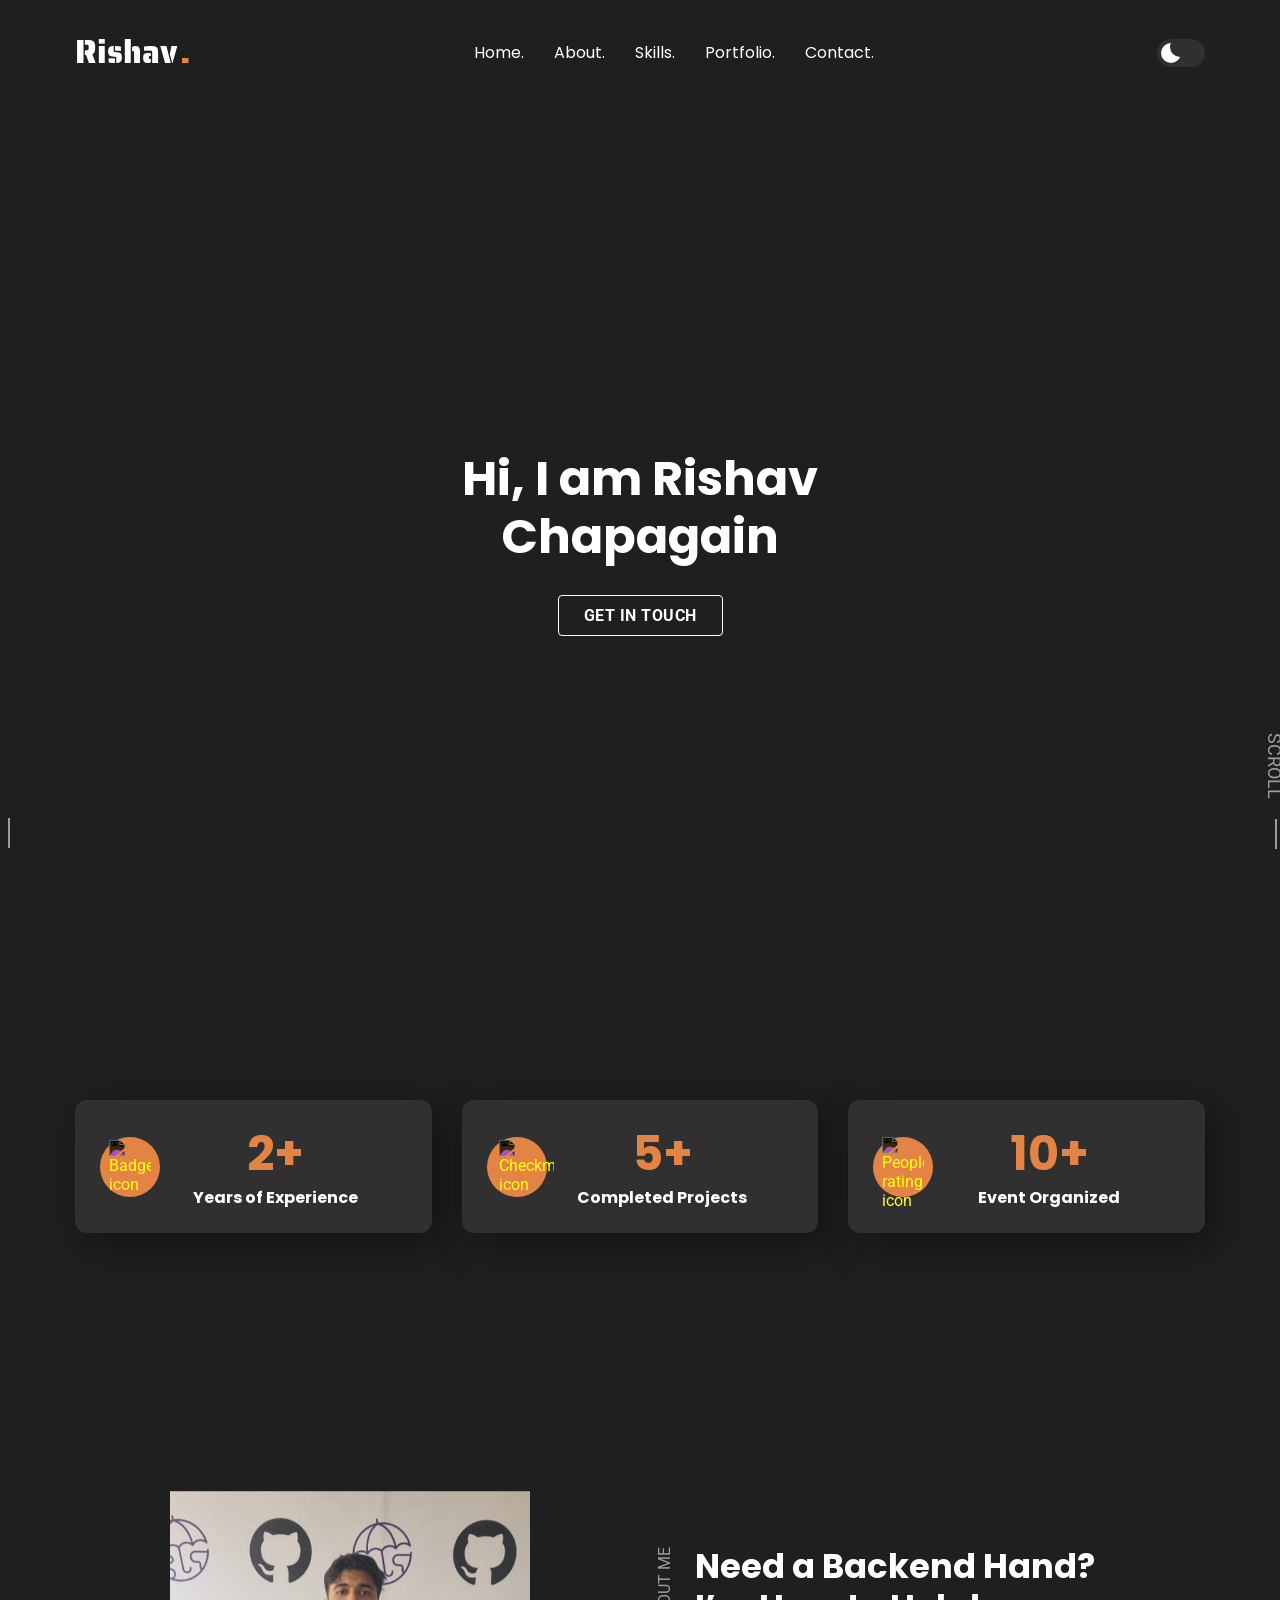
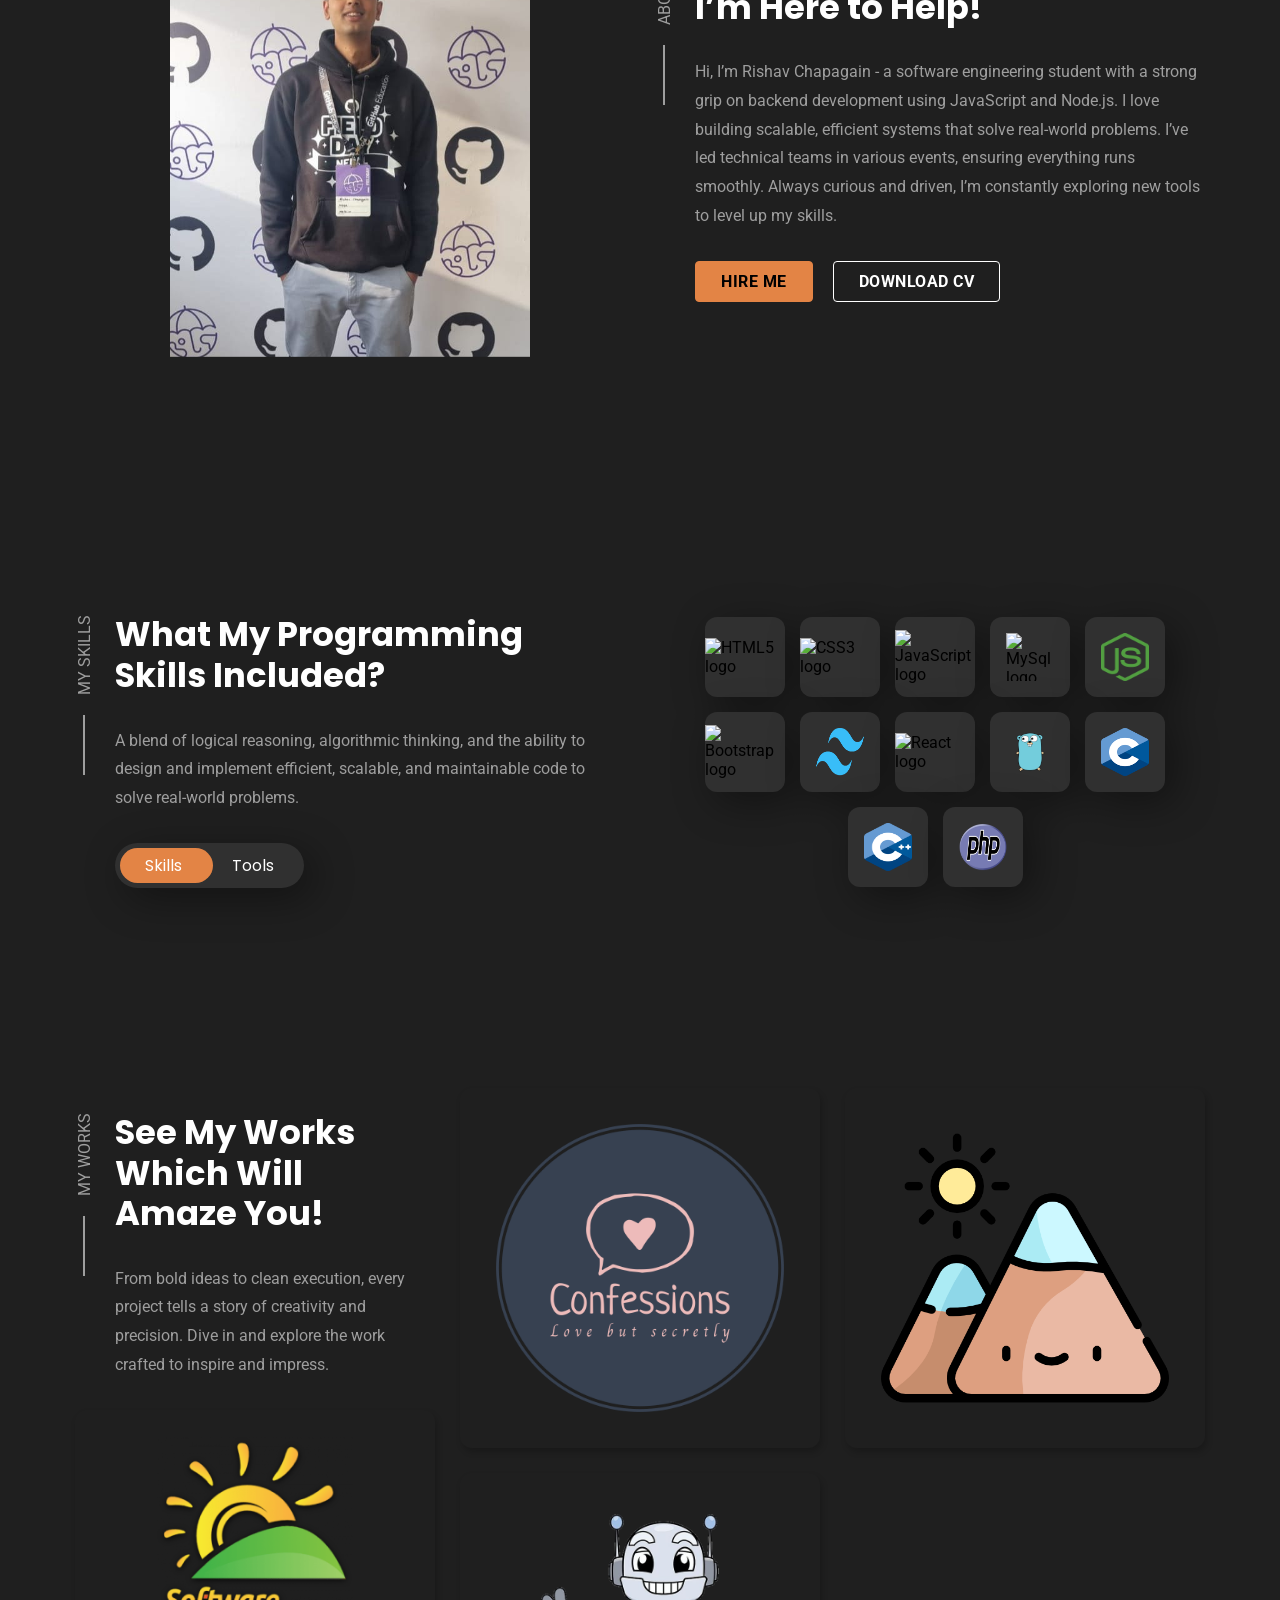
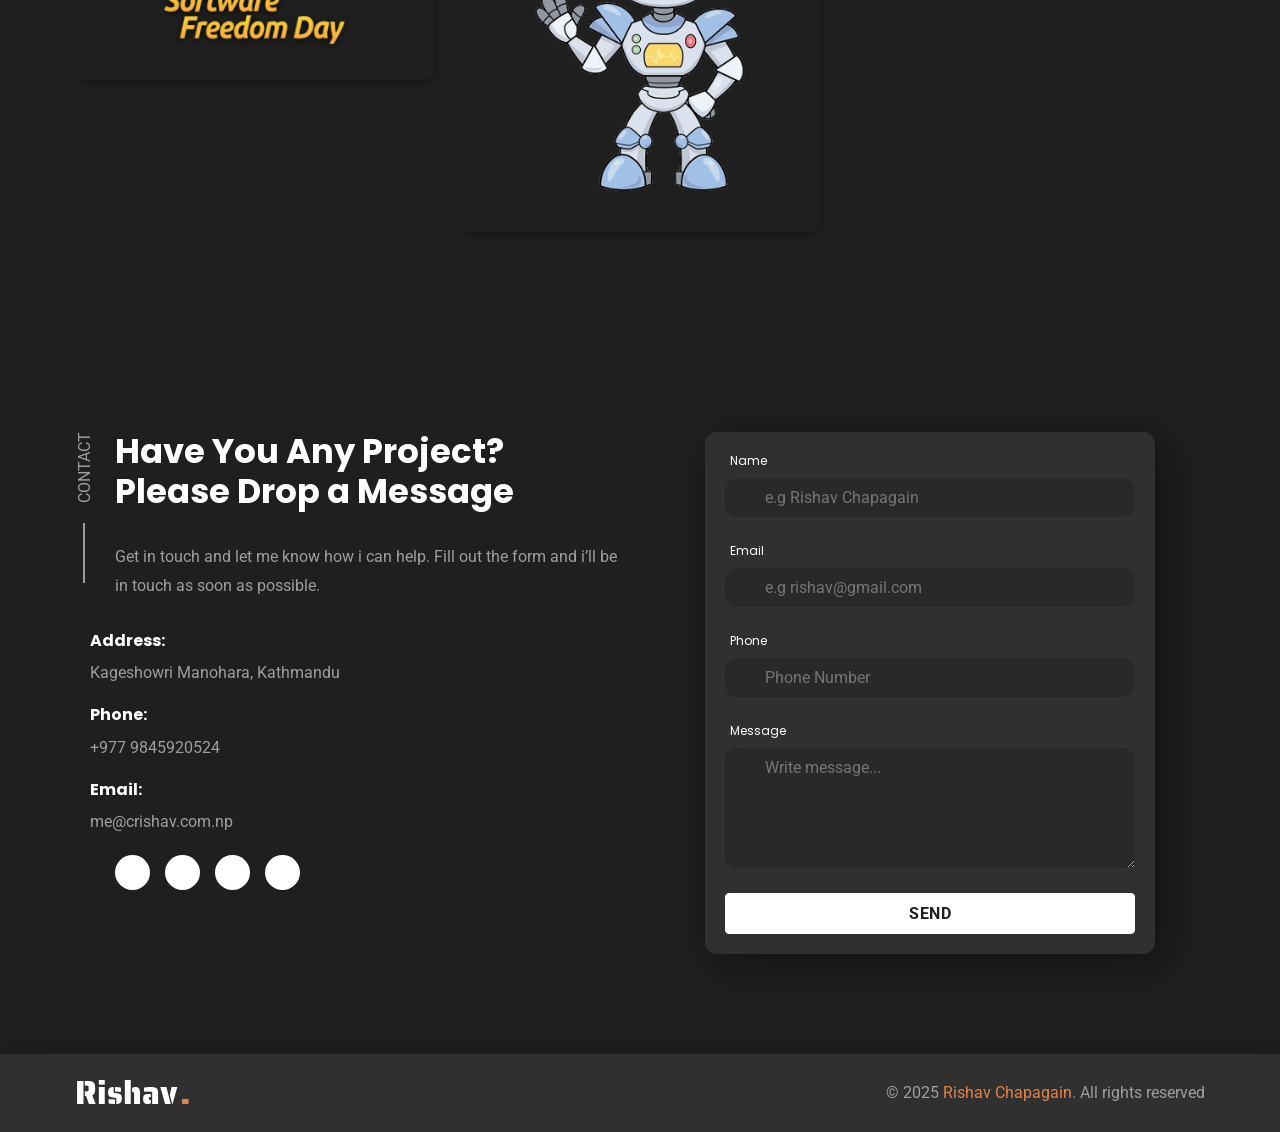
==== index.html @ 22845ae4 "add:cv" ====
<!DOCTYPE html>
<html lang="en">

<head>
  <meta charset="UTF-8">
  <meta http-equiv="X-UA-Compatible" content="IE=edge">
  <meta name="viewport" content="width=device-width, initial-scale=1.0">
  <title>Rishav</title>

  <!-- SEO Meta Tags -->
  <meta name="description" content="Rishav Chapagain – Software engineering student and backend developer specializing in JavaScript, Node.js, and scalable systems. Explore my projects, skills, and get in touch!">
  <meta name="keywords" content="Rishav Chapagain, Backend Developer, Software Engineer, JavaScript, Node.js, Portfolio, Kathmandu, Projects">
  <meta name="author" content="Rishav Chapagain">

  <!-- Open Graph Meta Tags for Social Sharing -->
  <meta property="og:title" content="Rishav Chapagain – Software Engineer & Backend Developer">
  <meta property="og:description" content="Portfolio of Rishav Chapagain, software engineering student and backend developer. Discover my projects, skills, and contact information.">
  <meta property="og:image" content="https://crishav.com.np/assets/images/a.jpeg">
  <meta property="og:type" content="website">
  <meta property="og:url" content="https://crishav.com.np/">

  <!-- Twitter Card Meta Tags -->
  <meta name="twitter:card" content="summary_large_image">
  <meta name="twitter:title" content="Rishav Chapagain – Software Engineer & Backend Developer">
  <meta name="twitter:description" content="Portfolio of Rishav Chapagain, software engineering student and backend developer. Discover my projects, skills, and contact information.">
  <meta name="twitter:image" content="https://crishav.com/assets/images/a.jpeg">

  <!-- 
    - favicon
  -->
  <link rel="shortcut icon" href="./assets/images/R.png" type="image/svg+xml">

  <!-- 
    - custom css link
  -->
  <link rel="stylesheet" href="./assets/css/style.css">

  <!-- 
    - google font link
  -->
  <link rel="preconnect" href="https://fonts.googleapis.com">
  <link rel="preconnect" href="https://fonts.gstatic.com" crossorigin>
  <link
    href="https://fonts.googleapis.com/css2?family=Poppins:wght@700&family=Roboto:wght@400;700&family=Saira+Stencil+One&display=swap"
    rel="stylesheet">
</head>


<body id="top" class="dark_theme">

  <!-- 
    - #HEADER
  -->

  <header class="header" data-header>
    <div class="container">

      <h1 class="h1 logo">
        <a href="#">Rishav<span>.</span></a>
      </h1>

      <div class="navbar-actions">

        <!-- <select name="language" id="lang">
          <option value="en">En</option>
          <option value="ar">Ar</option>
        </select> -->

        <button class="theme-btn" aria-label="Change Theme" title="Change Theme" data-theme-btn>
          <span class="icon"></span>
        </button>

      </div>

      <button class="nav-toggle-btn" aria-label="Toggle Menu" title="Toggle Menu" data-nav-toggle-btn>
        <span class="one"></span>
        <span class="two"></span>
        <span class="three"></span>
      </button>

      <nav class="navbar" data-navbar>
        <ul class="navbar-list">

          <li>
            <a href="#home" class="navbar-link">Home.</a>
          </li>

          <li>
            <a href="#about" class="navbar-link">About.</a>
          </li>

          <li>
            <a href="#skills" class="navbar-link">Skills.</a>
          </li>

          <li>
            <a href="#portfolio" class="navbar-link">Portfolio.</a>
          </li>

          <li>
            <a href="#contact" class="navbar-link">Contact.</a>
          </li>

        </ul>
      </nav>

    </div>
  </header>





  <main>
    <article class="container">

      <!-- 
        - #HERO
      -->

      <section class="hero" id="home">

   

        <div class="hero-content">

          <h2 class="h2 hero-title">Hi, I am Rishav Chapagain</h2>

          <a href="#contact"  class="btn btn-primary">Get in Touch</a>

        </div>

        <ul class="hero-social-list">

          <li>
            <a href="https://facebook.com/rishavosaurus" target="_blank" class="hero-social-link">
              <ion-icon name="logo-facebook"></ion-icon>

              <div class="tooltip">Facebook</div>
            </a>
          </li>

          <li>
            <a href="https://github.com/rishavosaurus" target="_blank" class="hero-social-link">
              <ion-icon name="logo-github"></ion-icon>
              <div class="tooltip">GitHub</div>
            </a>
          </li>
          

          <li>
            <a href="https://linkedin.com/in/rishav-chapagain" target="_blank" class="hero-social-link">
              <ion-icon name="logo-linkedin"></ion-icon>

              <div class="tooltip">Linkedin</div>
            </a>
          </li>

        </ul>

        <a href="#stats" class="scroll-down">Scroll</a>

      </section>





      <!-- 
        - #STATS
      -->

      <section class="stats" id="stats">
        <ul class="stats-list">

          <li>
            <a href="#" class="stats-card">

              <div class="card-icon">
                <img src="./assets/images/stats-card_icon-1.png" alt="Badge icon">
              </div>

              <h2 class="h2 card-title">
                2+ <strong>Years of Experience</strong>
              </h2>

              <ion-icon name="chevron-forward-outline"></ion-icon>

            </a>
          </li>

          <li>
            <a href="#" class="stats-card">

              <div class="card-icon">
                <img src="./assets/images/stats-card_icon-2.png" alt="Checkmark icon">
              </div>

              <h2 class="h2 card-title">
                5+ <strong>Completed Projects</strong>
              </h2>

              <ion-icon name="chevron-forward-outline"></ion-icon>

            </a>
          </li>

          <li>
            <a href="#" class="stats-card">

              <div class="card-icon">
                <img src="./assets/images/stats-card_icon-3.png" alt="Peoples rating icon">
              </div>

              <h2 class="h2 card-title">
                10+ <strong>Event Organized</strong>
              </h2>

              <ion-icon name="chevron-forward-outline"></ion-icon>

            </a>
          </li>

        </ul>
      </section>





      <!-- 
        - #ABOUT
      -->

      <section class="about" id="about">

        <figure class="about-banner">
          <img src="./assets/images/a.jpeg" alt="A man in a alice blue shirt with a thinking expression"
            class="w-100">
        </figure>

        <div class="about-content section-content">

          <p class="section-subtitle">About me</p>

          <h2 class="h3 section-title">Need a Backend Hand? I’m Here to Help!</h2>

          <p class="section-text">
            Hi, I’m Rishav Chapagain - a software engineering student with a strong grip on backend development using JavaScript and Node.js. I love building scalable, efficient systems that solve real-world problems. I’ve led technical teams in various events, ensuring everything runs smoothly. Always curious and driven, I’m constantly exploring new tools to level up my skills.
          </p>

          <div class="btn-group">
           <div style="text-align: center;">
              <a href="./assets/CV/rishav_cv.pdf" class="btn btn-secondary" download>
                Hire Me
              </a>
            </div>

            <div style="text-align: center;">
              <a href="./assets/CV/rishav_cv.pdf" class="btn btn-primary" download>
                Download CV
              </a>
            </div>
            
            
          </div>

        </div>

      </section>





      <!-- 
        - #SKILLS
      -->

      <section class="skills" id="skills">

        <div class="skills-content section-content">

          <p class="section-subtitle">My skills</p>

          <h2 class="h3 section-title">What My Programming Skills Included?</h2>

          <p class="section-text">
            A blend of logical reasoning, algorithmic thinking, and the ability to design and implement efficient, scalable, and maintainable code to solve real-world problems.
          </p>

          <div class="skills-toggle" data-toggle-box>
            <button class="toggle-btn active" data-toggle-btn>Skills</button>

            <button class="toggle-btn" data-toggle-btn>Tools</button>
          </div>

        </div>

        <div class="skills-box" data-skills-box>

          <ul class="skills-list">

            <li>
              <div class="skill-card">
                <div class="tooltip">HTML5</div>

                <div class="card-icon">
                  <img src="./assets/images/html5.png" alt="HTML5 logo">
                </div>
              </div>
            </li>

            <li>
              <div class="skill-card">
                <div class="tooltip">CSS3</div>

                <div class="card-icon">
                  <img src="./assets/images/css3.png" alt="CSS3 logo">
                </div>
              </div>
            </li>

            <li>
              <div class="skill-card">
                <div class="tooltip">JavaScript</div>

                <div class="card-icon">
                  <img src="./assets/images/javascript.png" alt="JavaScript logo">
                </div>
              </div>
            </li>

            <li>
              <div class="skill-card">
                <div class="tooltip">MySql</div>

                <div class="card-icon">
                  <img src="./assets/images/sql.png" alt="MySql logo" width="48px" height="48px">
                </div>
              </div>
            </li>

            <li>
              <div class="skill-card">
                <div class="tooltip">Node.js</div>

                <div class="card-icon">
                  <img src="./assets/images/node.png" alt="Node.Js logo" width="48px" height="48px">
                </div>
              </div>
            </li>

            <li>
              <div class="skill-card">
                <div class="tooltip">Bootstrap</div>

                <div class="card-icon">
                  <img src="./assets/images/bootstrap.png" alt="Bootstrap logo">
                </div>
              </div>
            </li>

            <li>
              <div class="skill-card">
                <div class="tooltip">Tailwind</div>

                <div class="card-icon">
                  <img src="./assets/images/tailwind.png" alt="Tailwind logo" width="48px" height="48px">
                </div>
              </div>
            </li>

            <li>
              <div class="skill-card">
                <div class="tooltip">React</div>

                <div class="card-icon">
                  <img src="./assets/images/react.png" alt="React logo">
                </div>
              </div>
            </li>

            <li>
              <div class="skill-card">
                <div class="tooltip">Go</div>

                <div class="card-icon">
                  <img src="./assets/images/go.png" alt="Go logo" width="48px" height="48px">
                </div>
              </div>
            </li>

            <li>
              <div class="skill-card">
                <div class="tooltip">C</div>

                <div class="card-icon">
                  <img src="./assets/images/C_Logo.png" alt="C logo" width="48px" height="48px">
                </div>
              </div>
            </li>

            <li>
              <div class="skill-card">
                <div class="tooltip">C++</div>

                <div class="card-icon">
                  <img src="./assets/images/c++.png" alt="C++ logo" width="48px" height="48px">
                </div>
              </div>
            </li>

            <li>
              <div class="skill-card">
                <div class="tooltip">PHP</div>

                <div class="card-icon">
                  <img src="./assets/images/php.png" alt="PHP logo" width="48px" height="48px">
                </div>
              </div>
            </li>

          </ul>

          <ul class="tools-list">

            <!-- <li>
              <div class="skill-card">
                <div class="tooltip">Ajax</div>

                <div class="card-icon">
                  <img src="./assets/images/ajax.png" alt="Ajax logo">
                </div>
              </div>
            </li>

            <li>
              <div class="skill-card">
                <div class="tooltip">Gulp</div>

                <div class="card-icon">
                  <img src="./assets/images/gulp.png" alt="Gulp logo">
                </div>
              </div>
            </li>

            <li>
              <div class="skill-card">
                <div class="tooltip">Webpack</div>

                <div class="card-icon">
                  <img src="./assets/images/webpack.png" alt="Webpack logo">
                </div>
              </div>
            </li> -->

            <li>
              <div class="skill-card">
                <div class="tooltip">Git</div>

                <div class="card-icon">
                  <img src="./assets/images/git.png" alt="Git logo">
                </div>
              </div>
            </li>

            <li>
              <div class="skill-card">
                <div class="tooltip">Npm</div>

                <div class="card-icon">
                  <img src="./assets/images/npm.png" alt="Npm logo">
                </div>
              </div>
            </li>

            <li>
              <div class="skill-card">
                <div class="tooltip">Command Line</div>

                <div class="card-icon">
                  <img src="./assets/images/command.png" alt="Command Line logo">
                </div>
              </div>
            </li>

            <li>
              <div class="skill-card">
                <div class="tooltip">VS Code</div>

                <div class="card-icon">
                  <img src="./assets/images/vs-code.png" alt="VS Code logo">
                </div>
              </div>
            </li>

            <!-- <li>
              <div class="skill-card">
                <div class="tooltip">Trello</div>

                <div class="card-icon">
                  <img src="./assets/images/trello.png" alt="Trello logo">
                </div>
              </div>
            </li> -->

            <li>
              <div class="skill-card">
                <div class="tooltip">ClickUp</div>

                <div class="card-icon">
                  <img src="./assets/images/clickup.png" alt="ClickUp logo">
                </div>
              </div>
            </li>

            <li>
              <div class="skill-card">
                <div class="tooltip">Slack</div>

                <div class="card-icon">
                  <img src="./assets/images/slack.png" alt="Slack logo">
                </div>
              </div>
            </li>

            <li>
              <div class="skill-card">
                <div class="tooltip">Photoshop</div>

                <div class="card-icon">
                  <img src="./assets/images/photoshop.png" alt="Photoshop logo">
                </div>
              </div>
            </li>

            <li>
              <!-- <div class="skill-card">
                <div class="tooltip">Adobe XD</div>

                <div class="card-icon">
                  <img src="./assets/images/adobe-xd.png" alt="Adobe XD logo">
                </div>
              </div> -->
            </li>

          </ul>

        </div>

      </section>





      <!-- 
        - #PROJECTS
      -->

      <section class="project" id="portfolio">

        <ul class="project-list">

          <li>
            <div class="project-content section-content">

              <p class="section-subtitle">My Works</p>

              <h2 class="h3 section-title">See My Works Which Will Amaze You!</h2>

              <p class="section-text">
                From bold ideas to clean execution, every project tells a story of creativity and precision. Dive in and explore the work crafted to inspire and impress.
              </p>

            </div>
          </li>

          <li>
            <a href="https://sfd.nosk.org.np/" target="_blank" class="project-card">

              <figure class="card-banner">
                <img src="./assets/images/sfd.png" class="w-100" alt="Software Freedom Day Website">
              </figure>

              <div class="card-content">
                <h3 class="h4 card-title">Software Freedom Day</h3>

                <time class="publish-date" datetime="2022-09">Sept 2024</time>
              </div>

            </a>
          </li>

          <li>
            <a href="https://crishav.com.np/conf" target="_blank" class="project-card">

              <figure class="card-banner">
                <img src="./assets/images/confessions.png" class="w-100" alt="Confessions Website">
              </figure>

              <div class="card-content">
                <h3 class="h4 card-title">Confessions Website</h3>

                <time class="publish-date" datetime="2022-04">Mar 2024</time>
              </div>

            </a>
          </li>

          <li>
            <a href="https://github.com/RishavOsaurus/discordbot" class="project-card" target="_blank">

              <figure class="card-banner">
                <img src="./assets/images/robot.png" class="w-100"
                  alt="Discord Bot.">
              </figure>

              <div class="card-content">
                <h3 class="h4 card-title">Discord Bot</h3>

                <time class="publish-date" datetime="2024-04">April 2024</time>
              </div>

            </a>
          </li>

          <li>
            <a href="https://github.com/RishavOsaurus/NepalMoutainsAPI" class="project-card">

              <figure class="card-banner">
                <img src="./assets/images/mount.png" class="w-100"
                  alt="Nepali Mountains API">
              </figure>

              <div class="card-content">
                <h3 class="h4 card-title">Nepal Mountain API</h3>

                <time class="publish-date" datetime="2024-10">Dec 2024</time>
              </div>

            </a>
          </li>

          <!-- <li>
            <a href="#" class="project-card">

              <figure class="card-banner">
                <img src="./assets/images/project-5.png" class="w-100"
                  alt="On a dark liver background, Airport luggage car carrying a luggage.">
              </figure>

              <div class="card-content">
                <h3 class="h4 card-title">Lorem Ipsum Dolor 05</h3>

                <time class="publish-date" datetime="2022-04">April 2022</time>
              </div>

            </a>
          </li>

          <li>
            <a href="#" class="project-card">

              <figure class="card-banner">
                <img src="./assets/images/project-6.png" class="w-100"
                  alt="On a yellow background, a digital watch and a glass.">
              </figure>

              <div class="card-content">
                <h3 class="h4 card-title">Lorem Ipsum Dolor 06</h3>

                <time class="publish-date" datetime="2022-04">April 2022</time>
              </div>

            </a>
          </li>

          <li>
            <a href="#" class="project-card">

              <figure class="card-banner">
                <img src="./assets/images/project-7.png" class="w-100"
                  alt="A fujifilm instant camera on a dark electric blue background.">
              </figure>

              <div class="card-content">
                <h3 class="h4 card-title">Lorem Ipsum Dolor 07</h3>

                <time class="publish-date" datetime="2022-04">April 2022</time>
              </div>

            </a>
          </li>

          <li>
            <button class="load-more">Load more work</button>
          </li> -->

        </ul>

      </section>





      <!-- 
        - #CONTACT
      -->

      <section class="contact" id="contact">

        <div class="contact-content section-content">

          <p class="section-subtitle">Contact</p>

          <h2 class="h3 section-title">Have You Any Project? Please Drop a Message</h2>

          <p class="section-text">
            Get in touch and let me know how i can help. Fill out the form and i’ll be in touch as soon as possible.
          </p>

          <ul class="contact-list">

            <li class="contact-list-item">

              <div class="contact-item-icon">
                <ion-icon name="location-outline"></ion-icon>
              </div>

              <div class="wrapper">
                <h3 class="h4 contact-item-title">Address:</h3>

                <address class="contact-info">
                  Kageshowri Manohara, Kathmandu
                </address>
              </div>

            </li>

            <li class="contact-list-item">

              <div class="contact-item-icon">
                <ion-icon name="call-outline"></ion-icon>
              </div>

              <div class="wrapper">
                <h3 class="h4 contact-item-title">Phone:</h3>

                <a href="tel:01234567789" class="contact-info">+977 9845920524</a>

            
              </div>

            </li>

            <li class="contact-list-item">

              <div class="contact-item-icon">
                <ion-icon name="mail-outline"></ion-icon>
              </div>

              <div class="wrapper">
                <h3 class="h4 contact-item-title">Email:</h3>

                <a href="mailto:me@crishav.com.np" class="contact-info">me@crishav.com.np</a>
              </div>

            </li>

            <li>
              <ul class="contac-social-list">

                <li>
                  <a href="https://facebook.com/rishavosaurus" target="_blank" class="contact-social-link">
                    <div class="tooltip">Facebook</div>

                    <ion-icon name="logo-facebook"></ion-icon>
                  </a>
                </li>

                <li>
                  <a href="https://x.com/rishavosaurus" class="contact-social-link">
                    <div class="tooltip">Twitter</div>

                    <ion-icon name="logo-twitter"></ion-icon>
                  </a>
                </li>

                <li>
                  <a href="https://linkedin.com/in/rishav-chapagain" target="_blank" class="contact-social-link">
                    <div class="tooltip">Linkedin</div>

                    <ion-icon name="logo-linkedin"></ion-icon>
                  </a>
                </li>

                <li>
                  <a href="https://github.com/rishavosaurus" target="_blank" class="contact-social-link">
                    <div class="tooltip">GitHub</div>

                    <ion-icon name="logo-github"></ion-icon>
                  </a>
                </li>

              </ul>
            </li>

          </ul>

        </div>

        <form action="https://formspree.io/f/myzeqgpq"
        method="POST" class="contact-form">

          <div class="form-wrapper">

            <label for="name" class="form-label">Name</label>

            <div class="input-wrapper">

              <input type="text" name="name" id="name" required placeholder="e.g Rishav Chapagain" class="input-field">

              <ion-icon name="person-circle"></ion-icon>

            </div>

          </div>

          <div class="form-wrapper">

            <label for="email" class="form-label">Email</label>

            <div class="input-wrapper">

              <input type="email" name="email" id="email" required placeholder="e.g rishav@gmail.com"
                class="input-field">

              <ion-icon name="mail"></ion-icon>

            </div>

          </div>

          <div class="form-wrapper">

            <label for="phone" class="form-label">Phone</label>

            <div class="input-wrapper">

              <input type="tel" name="phone" id="phone" required placeholder="Phone Number" class="input-field">

              <ion-icon name="call"></ion-icon>

            </div>

          </div>

          <div class="form-wrapper">

            <label for="message" class="form-label">Message</label>

            <div class="input-wrapper">

              <textarea name="message" id="message" required placeholder="Write message..."
                class="input-field"></textarea>

              <ion-icon name="chatbubbles"></ion-icon>

            </div>

          </div>

          <button type="submit" class="btn-send btn btn-primary" >Send</button>

        </form>

      </section>

    </article>
  </main>





  <!-- 
    - #FOOTER
  -->

  <footer class="footer">
    <div class="container">

      <p class="h1 logo">
        <a href="#">
          Rishav<span>.</span>
        </a>
      </p>

      <p class="copyright">
        &copy; 2025 <a href="#">Rishav Chapagain</a>. All rights reserved
      </p>

    </div>
  </footer>





  <!-- 
    - #GO TO TOP
  -->

  <a href="#top" class="go-top" data-go-top title="Go to Top">
    <ion-icon name="arrow-up"></ion-icon>
  </a>





  <!-- 
    - custom js link
  -->
  <script src="./assets/js/script.js"></script>

  <!-- 
    - ionicon link
  -->
  <script type="module" src="https://unpkg.com/ionicons@5.5.2/dist/ionicons/ionicons.esm.js"></script>
  <script nomodule src="https://unpkg.com/ionicons@5.5.2/dist/ionicons/ionicons.js"></script>

</body>

</html>
---- assets/css/style.css ----
/*-----------------------------------*\
 * style.css
\*-----------------------------------*/

/**
 * copyright 2022 codewithsadee
 */


 body.light_theme .hero-title {
  color: var(--black);
  text-shadow: none !important;
  filter: none !important;
  box-shadow: none !important;
}



/*-----------------------------------*\
 * #CUSTOM PROPERTY
\*-----------------------------------*/

:root {

  /**
   * colors
   */

  --raw-seinna: hsl(24, 74%, 58%);
  --sizzling-sunrise: hsl(51, 95%, 54%);
  --scarlet: hsl(13, 96%, 47%);
  --black: hsl(0, 0%, 0%);
  --white: hsl(0, 0%, 100%);

  /**
   * typography
   */

  --ff-saira-stencil-one: "Saira Stencil One", sans-serif; 
  --ff-poppins: 'Poppins', sans-serif;
  --ff-roboto: 'Roboto', sans-serif;

  --fs-1: 2rem;
  --fs-2: calc(1.813rem + 1vw);
  --fs-3: calc(1.313rem + 1vw);
  --fs-4: 1.4rem;
  --fs-5: 1rem;
  --fs-6: 0.813rem;
  --fs-7: 0.75rem;

  --fw-400: 400;
  --fw-700: 700;

  /**
   * transition
   */

  --transition-1: 0.25s ease-in-out;

  /**
   * spacing
   */

  --section-padding: 80px;

  /**
   * radius
   */

  --radius-4: 4px;
  --radius-12: 12px;

}





/*-----------------------------------*\
 * #THEME COLORS
\*-----------------------------------*/

body.dark_theme {

  --bg-primary: hsl(0, 0%, 12%);
  --bg-secondary: hsl(0, 0%, 19%);
  --color-primary: hsl(0, 0%, 100%);
  --color-secondary: hsl(0, 0%, 62%);
  --card-shadow: hsla(0, 0%, 0%, 0.4);
  --input-bg: hsl(0, 0%, 16%);

  --shadow-1: 10px 10px 40px var(--card-shadow);

}

body.light_theme {

  --bg-primary: hsl(0, 0%, 90%);
  --bg-secondary: hsl(0, 0%, 100%);
  --color-primary: hsl(0, 0%, 12%);
  --color-secondary: hsl(0, 0%, 37%);
  --card-shadow: hsla(0, 0%, 0%, 0.1);
  --input-bg: hsl(0, 0%, 93%);

  --shadow-1: 10px 10px 40px var(--card-shadow);

}







*, *::before, *::after {
  margin: 0;
  padding: 0;
  box-sizing: border-box;
}

li { list-style: none; }

a { text-decoration: none; }

a,
img,
time,
span,
input,
label,
select,
button,
textarea,
ion-icon { display: block; }

input,
button,
select,
textarea {
  background: none;
  border: none;
  font: inherit;
}

button,
select { cursor: pointer; }

input,
textarea { width: 100%; }

ion-icon { pointer-events: none; }

:is(a, button, select) {
  outline-color: var(--scarlet);
  outline-offset: 3px;
}

::selection {
  background: var(--color-primary);
  color: var(--bg-primary);
}

html {
  font-family: var(--ff-roboto);
  scroll-behavior: smooth;
}

body {
  background: var(--bg-primary);
  transition: var(--transition-1);
}

body.active { overflow: hidden; }





/*-----------------------------------*\
 * #REUSED STYLE
\*-----------------------------------*/

.container { padding-inline: 10px; }

.h1 {
  font-size: var(--fs-1);
  line-height: 1.2;
  font-weight: 400;
}

.h2,
.h3,
.h4 {
  color: var(--color-primary);
  font-family: var(--ff-poppins);
  line-height: 1.2;
}

.h2 { font-size: var(--fs-2); }

.h3 { font-size: var(--fs-3); }

.h4 { font-size: var(--fs-5); }

.w-100 { width: 100%; scale: 0.8; }

.btn {
  max-width: max-content;
  color: var(--color-primary);
  font-weight: var(--fw-700);
  text-transform: uppercase;
  letter-spacing: 0.5px;
  padding: 10px 25px;
  border: 1px solid transparent;
  border-radius: var(--radius-4);
  transition: var(--transition-1);
}

.btn-primary { border-color: var(--color-primary); }

.btn-primary:is(:hover, :focus) {
  background: var(--color-primary);
  color: var(--bg-primary);
}

.btn-secondary {
  background: var(--raw-seinna);
  border-color: var(--raw-seinna);
  color: var(--black);
}

.btn-secondary:is(:hover, :focus) { --raw-seinna: hsl(24, 74%, 64%); }

.section-subtitle {
  position: relative;
  color: var(--color-secondary);
  text-transform: uppercase;
  padding-bottom: 5px;
  margin-bottom: 20px;
}

.section-subtitle::after {
  content: "";
  position: absolute;
  top: 100%;
  left: 0;
  width: 60px;
  height: 2px;
  background: var(--color-secondary);
}

.section-title {
  max-width: 350px;
  margin-bottom: 30px;
}

.section-text {
  color: var(--color-secondary);
  line-height: 1.8;
  margin-bottom: 30px;
}

.tooltip {
  position: absolute;
  top: -40px;
  background: var(--raw-seinna);
  min-width: max-content;
  color: var(--white);
  font-size: 15px;
  font-weight: var(--fw-700);
  padding: 5px 10px;
  border-radius: var(--radius-4);
  box-shadow: var(--shadow-1);
  transform: translateY(-10px);
  opacity: 0;
  pointer-events: none;
  transition: var(--transition-1);
  z-index: 1;
}





/*-----------------------------------*\
 * #HEADER
\*-----------------------------------*/

.header {
  padding-block: 15px;
  position: fixed;
  top: 0;
  left: 0;
  width: 100%;
  transition: var(--transition-1);
  z-index: 4;
}

.header.active {
  padding-block: 12px;
  background: var(--bg-secondary);
  box-shadow: var(--shadow-1);
}

.header .container {
  display: flex;
  justify-content: space-between;
  align-items: center;
  gap: 10px;
}

.logo {
  position: relative;
  min-width: 77px;
  z-index: 2;
}

.logo a {
  color: var(--color-primary);
  font-family: var(--ff-saira-stencil-one);
}

.logo span {
  display: inline-block;
  color: var(--raw-seinna);
  margin-left: 2px;
}

.navbar-actions {
  display: flex;
  align-items: center;
  gap: 15px;
  margin-left: auto;
}

.navbar-actions select {
  color: var(--color-primary);
  width: 45px;
}

.navbar-actions option {
  background: var(--bg-primary);
  color: var(--color-primary);
}

.theme-btn {
  padding: 4px;
  width: 48px;
  background: var(--bg-secondary);
  border-radius: 100px;
  transition: var(--transition-1);
}

.header.active .theme-btn { background: var(--bg-primary); }

.theme-btn .icon {
  position: relative;
  left: 0;
  width: 20px;
  height: 20px;
  border-radius: 50px;
  box-shadow: inset 9px -6px var(--color-primary);
  transition: var(--transition-1);
}

.theme-btn.active .icon {
  left: 20px;
  box-shadow: inset 20px -20px var(--sizzling-sunrise);
}

.nav-toggle-btn {
  position: relative;
  transform: rotate(-55deg);
  transition: var(--transition-1);
  z-index: 2;
}

.nav-toggle-btn.active { transform: rotate(-45deg); }

.nav-toggle-btn span {
  width: 20px;
  height: 2px;
  background: var(--color-primary);
  margin: 5px;
  transition: var(--transition-1);
}

.nav-toggle-btn :is(.one, .three) { width: 10px; }

.nav-toggle-btn .one {
  margin-left: auto;
  transform-origin: left;
}

.nav-toggle-btn .three { transform-origin: right; }

.nav-toggle-btn.active .one { transform: rotate(90deg) translateX(-3px); }

.nav-toggle-btn.active .three { transform: rotate(90deg) translateX(3px); }

.navbar {
  position: fixed;
  background: var(--bg-secondary);
  top: 100%;
  left: 0;
  width: 100%;
  height: 100%;
  display: grid;
  place-items: center;
  visibility: hidden;
  transition: 0.75s cubic-bezier(0.71, 0.01, 0.24, 0.99);
  transition-delay: 0.5s;
  z-index: 1;
}

.navbar.active {
  top: 0;
  visibility: visible;
  transition-delay: 0s;
}

.navbar-list > li {
  margin-block: 20px;
  padding-inline: 50px;
  overflow: hidden;
}

.navbar-link {
  position: relative;
  width: max-content;
  margin-inline: auto;
  color: var(--color-primary);
  font-family: var(--ff-poppins);
  font-size: var(--fs-1);
  padding: 10px;
  transform: translateY(50px);
  transition: 0.75s cubic-bezier(0.68, -0.55, 0.27, 2);
}

.navbar.active .navbar-link {
  transform: translateY(0);
  transition-delay: 0.5s;
}

.navbar-link::before {
  content: "";
  position: absolute;
  top: 50%;
  transform: translateY(-50%);
  left: 0;
  height: 5px;
  width: 0;
  background: var(--raw-seinna);
  transition: var(--transition-1);
}

.navbar-link:is(:hover, :focus)::before { width: 100%; }





/*-----------------------------------*\
 * #HERO
\*-----------------------------------*/

main { overflow-x: hidden; }

.hero {
  min-height: 100vh;
  display: flex;
  flex-direction: column;
  justify-content: center;
  align-items: center;
  padding-top: 115px;
  margin-bottom: var(--section-padding);
}

.hero-banner {
  max-width: 500px;
  width: 125%;
  margin-bottom: 30px;
}

:is(.hero-social-list, .scroll-down) { display: none; }

.hero-content { max-width: 450px; }

.hero-title {
  text-align: center;
  margin-bottom: 30px;
}

.hero .btn-primary { margin-inline: auto; }





/*-----------------------------------*\
 * #STATS
\*-----------------------------------*/

.stats { padding-block: var(--section-padding); }

.stats-list {
  display: grid;
  gap: 30px;
}

.stats-card {
  background: var(--bg-secondary);
  display: flex;
  align-items: center;
  gap: 10px;
  padding: 25px;
  border-radius: var(--radius-12);
  box-shadow: var(--shadow-1);
  transition: var(--transition-1);
}

.stats-card:is(:hover, :focus) { transform: translateY(-5px); }

.stats-card .card-icon {
  background: var(--raw-seinna);
  width: 60px;
  height: 60px;
  display: grid;
  place-items: center;
  border-radius: 50%;
}

.stats-card .card-icon img {
  width: 70%;
  filter: invert(1);
}

.stats-card .card-title {
  width: calc(100% - 95px);
  color: var(--raw-seinna);
  text-align: center;
}

.stats-card .card-title strong {
  display: block;
  color: var(--color-primary);
  font-size: initial;
  line-height: 1.3;
  margin-top: 5px;
}

.stats-card > ion-icon { color: var(--color-secondary); }





/*-----------------------------------*\
 * #ABOUT
\*-----------------------------------*/

.about { padding-block: var(--section-padding); }

.about-banner {
  max-width: 400px;
  margin-inline: auto;
  margin-bottom: 80px;
}

.about .btn {
  max-width: unset;
  width: 100%;
}

.about .btn-secondary { margin-bottom: 10px; }





/*-----------------------------------*\
 * #SKILLS
\*-----------------------------------*/

.skills { padding-block: var(--section-padding); }

.skills-content { margin-bottom: 50px; }

.skills-toggle {
  background: var(--bg-secondary);
  position: relative;
  width: max-content;
  margin-inline: auto;
  display: flex;
  align-items: center;
  padding: 5px;
  border-radius: 100px;
  box-shadow: var(--shadow-1);
  z-index: 1;
}

.skills-toggle::before {
  content: "";
  position: absolute;
  top: 5px;
  left: 5px;
  bottom: 5px;
  width: 93px;
  background: var(--raw-seinna);
  border-radius: 100px;
  transition: var(--transition-1);
  z-index: -1;
}

.skills-toggle.active::before {
  left: 98px;
  width: 94px;
}

.toggle-btn {
  color: var(--color-primary);
  font-family: var(--ff-poppins);
  padding: 5px 25px;
  transition: var(--transition-1);
}

.toggle-btn.active { color: var(--white); }

.skills-box.active .skills-list,
.skills-box .tools-list { display: none; }

.skills-box .skills-list,
.skills-box.active .tools-list {
  display: flex;
  flex-wrap: wrap;
  justify-content: center;
  align-items: center;
  gap: 15px;
  animation: fadeIn 0.5s ease-out forwards;
}

@keyframes fadeIn {

  0% { opacity: 0; }
  100% { opacity: 1; }

}

.skill-card {
  position: relative;
  background: var(--bg-secondary);
  width: 80px;
  height: 80px;
  display: grid;
  place-items: center;
  border-radius: var(--radius-12);
  box-shadow: var(--shadow-1);
  cursor: help;
}

.skill-card:hover .tooltip {
  transform: translateY(0);
  opacity: 1;
}





/*-----------------------------------*\
 * #PROJECT
\*-----------------------------------*/

.project { padding-block: var(--section-padding); }

.project-list > li { margin-bottom: 25px; }

.project-card {
  position: relative;
  overflow: hidden;
  border-radius: var(--radius-12);
  box-shadow: 2px 4px 6px hsla(0, 0%, 0%, 0.2);
}

.project-card::after {
  content: "";
  position: absolute;
  inset: 0;
  border-radius: inherit;
  transition: var(--transition-1);
}

.project-card:is(:hover, :focus)::after {
  background: hsla(0, 0%, 100%, 0.1);
  backdrop-filter: blur(0.5px);
}

.project-card .card-content {
  position: absolute;
  bottom: 0;
  left: 0;
  width: 100%;
  padding: 20px;
}

.project-card .card-title { margin-bottom: 10px; }

.project-card :is(.card-title, .publish-date) {
  background: var(--bg-primary);
  padding: 6px 12px;
  width: max-content;
  box-shadow: var(--shadow-1);
  transform: translateY(20px);
  opacity: 0;
  transition: var(--transition-1);
}

.project-card .publish-date {
  font-size: var(--fs-6);
  color: var(--color-primary);
  transition-delay: 0s;
}

.project-card:is(:hover, :focus) :is(.card-title, .publish-date) {
  transform: translateY(0);
  opacity: 1;
}

.project-card:is(:hover, :focus) .publish-date { transition-delay: 0.1s; }

.load-more {
  font-size: var(--fs-4);
  color: var(--raw-seinna);
  text-decoration: underline;
  margin-inline: auto;
}





/*-----------------------------------*\
 * #CONTACT
\*-----------------------------------*/

.contact { padding-block: var(--section-padding); }

.contact-content { margin-bottom: 50px; }

.contact-list-item {
  display: flex;
  align-items: flex-start;
  gap: 15px;
  margin-bottom: 20px;
}

.contact-item-icon {
  font-size: 25px;
  color: var(--color-primary);
}

.contact-item-icon ion-icon { --ionicon-stroke-width: 40px; }

.contact-item-title { margin-bottom: 10px; }

.contact-list-item .contact-info {
  color: var(--color-secondary);
  font-style: normal;
  line-height: 1.6;
  transition: var(--transition-1);
}

.contact-info:not(address):is(:hover, :focus) { color: var(--color-primary); }

.contac-social-list {
  display: flex;
  flex-wrap: wrap;
  justify-content: flex-start;
  align-items: center;
  gap: 15px;
  padding-inline: 40px;
}

.contact-social-link {
  position: relative;
  background: var(--color-primary);
  color: var(--bg-primary);
  width: 35px;
  height: 35px;
  display: grid;
  place-items: center;
  border-radius: 50%;
  transition: var(--transition-1);
}

.contact-social-link:is(:hover, :focus) {
  background: var(--raw-seinna);
  color: var(--white);
}

.contact-social-link:is(:hover, :focus) .tooltip {
  transform: translateY(0);
  opacity: 1;
}

.contact-form {
  background: var(--bg-secondary);
  padding: 20px;
  border-radius: var(--radius-12);
  box-shadow: var(--shadow-1);
}

.form-wrapper { margin-bottom: 25px; }

.form-label {
  color: var(--color-primary);
  font-size: var(--fs-7);
  font-family: var(--ff-poppins);
  margin-bottom: 8px;
  margin-left: 5px;
}

.input-wrapper { position: relative; }

.input-field {
  background: var(--input-bg);
  color: var(--raw-seinna);
  padding: 10px;
  padding-left: 40px;
  border-radius: var(--radius-12);
  transition: var(--transition-1);
}

.input-wrapper ion-icon {
  position: absolute;
  top: 10px;
  left: 10px;
  color: var(--color-secondary);
  font-size: 20px;
  transition: var(--transition-1);
}

textarea.input-field {
  min-height: 60px;
  height: 120px;
  max-height: 200px;
  resize: vertical;
}

.input-field:focus { outline: 1px solid; }

.input-field:focus + ion-icon { color: var(--raw-seinna); }

.contact .btn-primary {
  max-width: unset;
  width: 100%;
  background: var(--color-primary);
  color: var(--bg-primary);
}





/*-----------------------------------*\
 * #FOOTER
\*-----------------------------------*/

.footer {
  background: var(--bg-secondary);
  padding-block: 20px;
  text-align: center;
  box-shadow: var(--shadow-1);
}

.footer .logo { margin-bottom: 15px; }

.copyright {
  color: var(--color-secondary);
  line-height: 1.6;
}

.copyright a {
  display: inline-block;
  color: var(--raw-seinna);
}





/*-----------------------------------*\
 * #GO TO TOP
\*-----------------------------------*/

.go-top {
  position: fixed;
  bottom: 25px;
  right: 25px;
  width: 45px;
  height: 45px;
  display: grid;
  place-items: center;
  font-size: 20px;
  color: var(--color-primary);
  border: 2px solid var(--color-primary);
  border-radius: 50%;
  opacity: 0;
  pointer-events: none;
  transform: translateY(10px);
  transition: var(--transition-1);
  z-index: 2;
}

.go-top.active {
  opacity: 1;
  pointer-events: all;
  transform: translateY(0);
}





/*-----------------------------------*\
 * #MEDIA QUERIES
\*-----------------------------------*/

/**
 * responsive for larger than 550px screen
 */

@media (min-width: 550px) {

  /**
   * REUSED STYLE
   */

  .container {
    max-width: 550px;
    margin-inline: auto;
  }

  .section-title { max-width: 380px; }



  /**
   * PROJECT
   */

  .project-list {
    column-count: 2;
    column-gap: 25px;
  }

  .project-list > li:first-child { column-span: all; }

}





/**
 * responsive for larger than 768px screen
 */

@media (min-width: 768px) {

  /**
   * REUSED STYLE
   */

  .container { max-width: 720px; }

  .section-title { max-width: 430px; }



  /**
   * STATS
   */

  .stats-list { grid-template-columns: 1fr 1fr; }



  /**
   * ABOUT
   */

  .btn-group {
    display: flex;
    justify-content: flex-start;
    align-items: center;
    gap: 20px;
  }

  .about .btn { max-width: max-content; }

  .about .btn-secondary { margin-bottom: 0; }



  /**
   * CONTACT
   */

  .contact-form {
    max-width: 450px;
    margin-inline: auto;
  }

}





/**
 * responsive for larger than 992px screen
 */

@media (min-width: 992px) {

  /**
   * CUSTOM PROPERTY
   */

  :root {

    /**
     * typography
     */

    --fs-2: 3rem;

    /**
     * spacing
     */

    --section-padding: 100px;

  }



  /**
   * REUSED STYLE
   */

  .container { max-width: 980px; }

  .section-content {
    position: relative;
    padding-left: 40px;
  }

  .section-subtitle {
    position: absolute;
    top: 0;
    left: 0;
    transform: rotate(0.75turn) translateX(-100%);
    transform-origin: left top;
    margin-bottom: 0;
  }

  .section-subtitle::after {
    top: 8px;
    left: auto;
    right: calc(100% + 20px);
  }



  /**
   * HEADER
   */

  .header { padding-block: 30px; }

  .header.active { padding-block: 15px; }

  .navbar-actions {
    order: 1;
    margin-left: 0;
  }

  .nav-toggle-btn { display: none; }

  .navbar { all: unset; }

  .navbar-link {
    transform: translateY(0);
    font-size: unset;
    padding-inline: 5px;
  }

  .navbar-list > li {
    margin: 0;
    padding: 0;
    overflow: visible;
  }

  .navbar-list {
    display: flex;
    justify-content: center;
    align-items: center;
    gap: 20px;
  }

  .navbar-link::before { height: 2px; }



  /**
   * HERO
   */

  .hero {
    position: relative;
    padding-top: 0;
    height: 100vh;
  }

  .hero-banner {
    max-width: unset;
    height: 100%;
    margin-bottom: 0;
  }

  .hero img {
    height: 100%;
    width: auto;
    margin-inline: auto;
  }

  body.light_theme .btn.btn-primary {
    color: #000 !important;
    border-color: #000 !important;
  }

  

  .hero-content {
    --color-primary: var(--white);

    position: absolute;
    top: 50%;
    
  }

  body.light_theme .btn.btn-primary {
    color: #000 !important;
  }
  

  .hero .btn-primary:is(:hover, :focus) { color: hsl(0, 0%, 12%); }

  .hero-social-list {
    display: block;
    position: absolute;
    bottom: 92px;
    left: -30px;
  }

  .hero-social-list::after {
    content: "";
    position: absolute;
    bottom: -40px;
    left: 13px;
    width: 2px;
    height: 30px;
    background: var(--color-secondary);
  }

  .hero-social-link {
    position: relative;
    color: var(--color-secondary);
    margin-block: 5px;
    padding: 5px;
    font-size: 18px;
    transition: var(--transition-1);
  }

  .hero-social-link:is(:hover, :focus) { color: var(--color-primary); }

  .hero-social-link .tooltip {
    --trans-x: 10px;

    left: calc(100% + 10px);
    top: 50%;
    transform: translateY(-50%) translateX(var(--trans-x));
  }

  .hero-social-link:is(:hover, :focus) .tooltip {
    --trans-x: 0;
    opacity: 1;
  }

  .scroll-down {
    display: block;
    position: absolute;
    bottom: 80px;
    right: -30px;
    color: var(--color-secondary);
    font-size: 1.125rem;
    text-transform: uppercase;
    transform: rotate(90deg);
    transform-origin: top right;
  }

  .scroll-down::after {
    content: "";
    position: absolute;
    top: 8px;
    right: -50px;
    width: 30px;
    height: 2px;
    background: var(--color-secondary);
  }



  /**
   * STATS
   */

  .stats-list { grid-template-columns: repeat(3, 1fr); }

  .stats-card { height: 100%; }




  /**
   * ABOUT
   */

  .about {
    display: grid;
    grid-template-columns: 1fr 1fr;
    align-items: center;
    gap: 30px;
  }

  .about-banner { margin-bottom: 0; }




  /**
   * SKILLS
   */

  .skills {
    display: grid;
    grid-template-columns: 1fr 1fr;
    align-items: center;
    gap: 50px;
  }

  .skills-content { margin-bottom: 0; }

  .skills-toggle { margin-inline: 0; }



  /**
   * PROJECT
   */

  .project-list { column-count: 3; }

  .project-list > li:first-child {
    column-span: unset;
    margin: 25px;
    margin-left: 0;
  }



  /**
   * CONTACT
   */

  .contact {
    display: grid;
    grid-template-columns: 1fr 1fr;
    gap: 30px;
  }

  .contact-content { margin-bottom: 0; }

  .contact-form { width: 100%; }

  .contact-list { margin-left: -40px; }



  /**
   * FOOTER
   */

  .footer .container {
    display: flex;
    justify-content: space-between;
    align-items: center;
  }

  .footer .logo { margin-bottom: 0; }

}





/**
 * responsive for larger than 1200px screen
 */

@media (min-width: 1200px) {

  /**
   * REUSED STYLE
   */
   body.light_theme .contact .btn-primary {
    color: var(--bg-secondary) !important; /* Use white/light color for text */
    background: var(--color-primary); /* Keep the dark background */
  }
  
  body.light_theme .contact .btn-primary:is(:hover, :focus) {
    color: var(--bg-secondary) !important; /* Keep text white/light on hover */
  }
  .container { max-width: 1150px; }

  .section-title { max-width: 460px; }




  /**
   * HERO
   */

  .hero-social-list { left: -80px; }

  .scroll-down { right: -80px; }




  /**
   * ABOUT
   */

  .about-banner { max-width: 450px; }

}
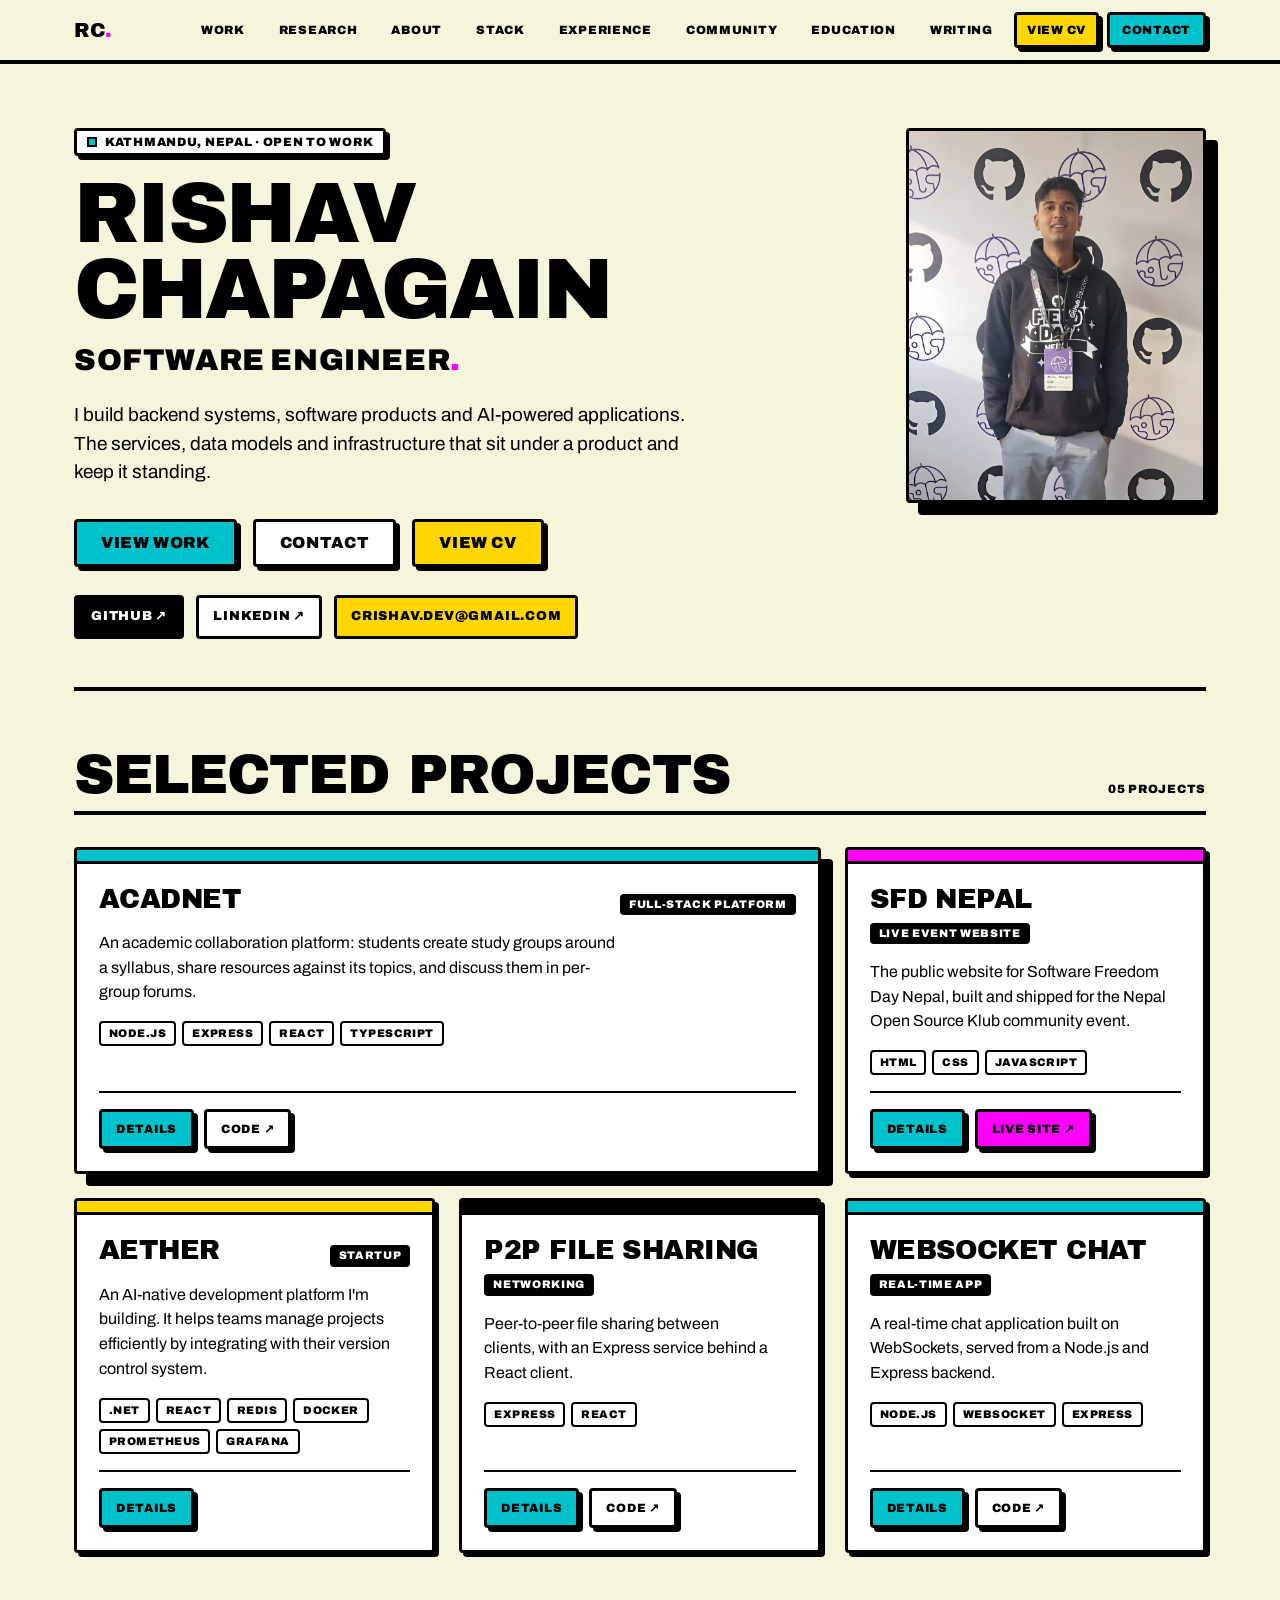
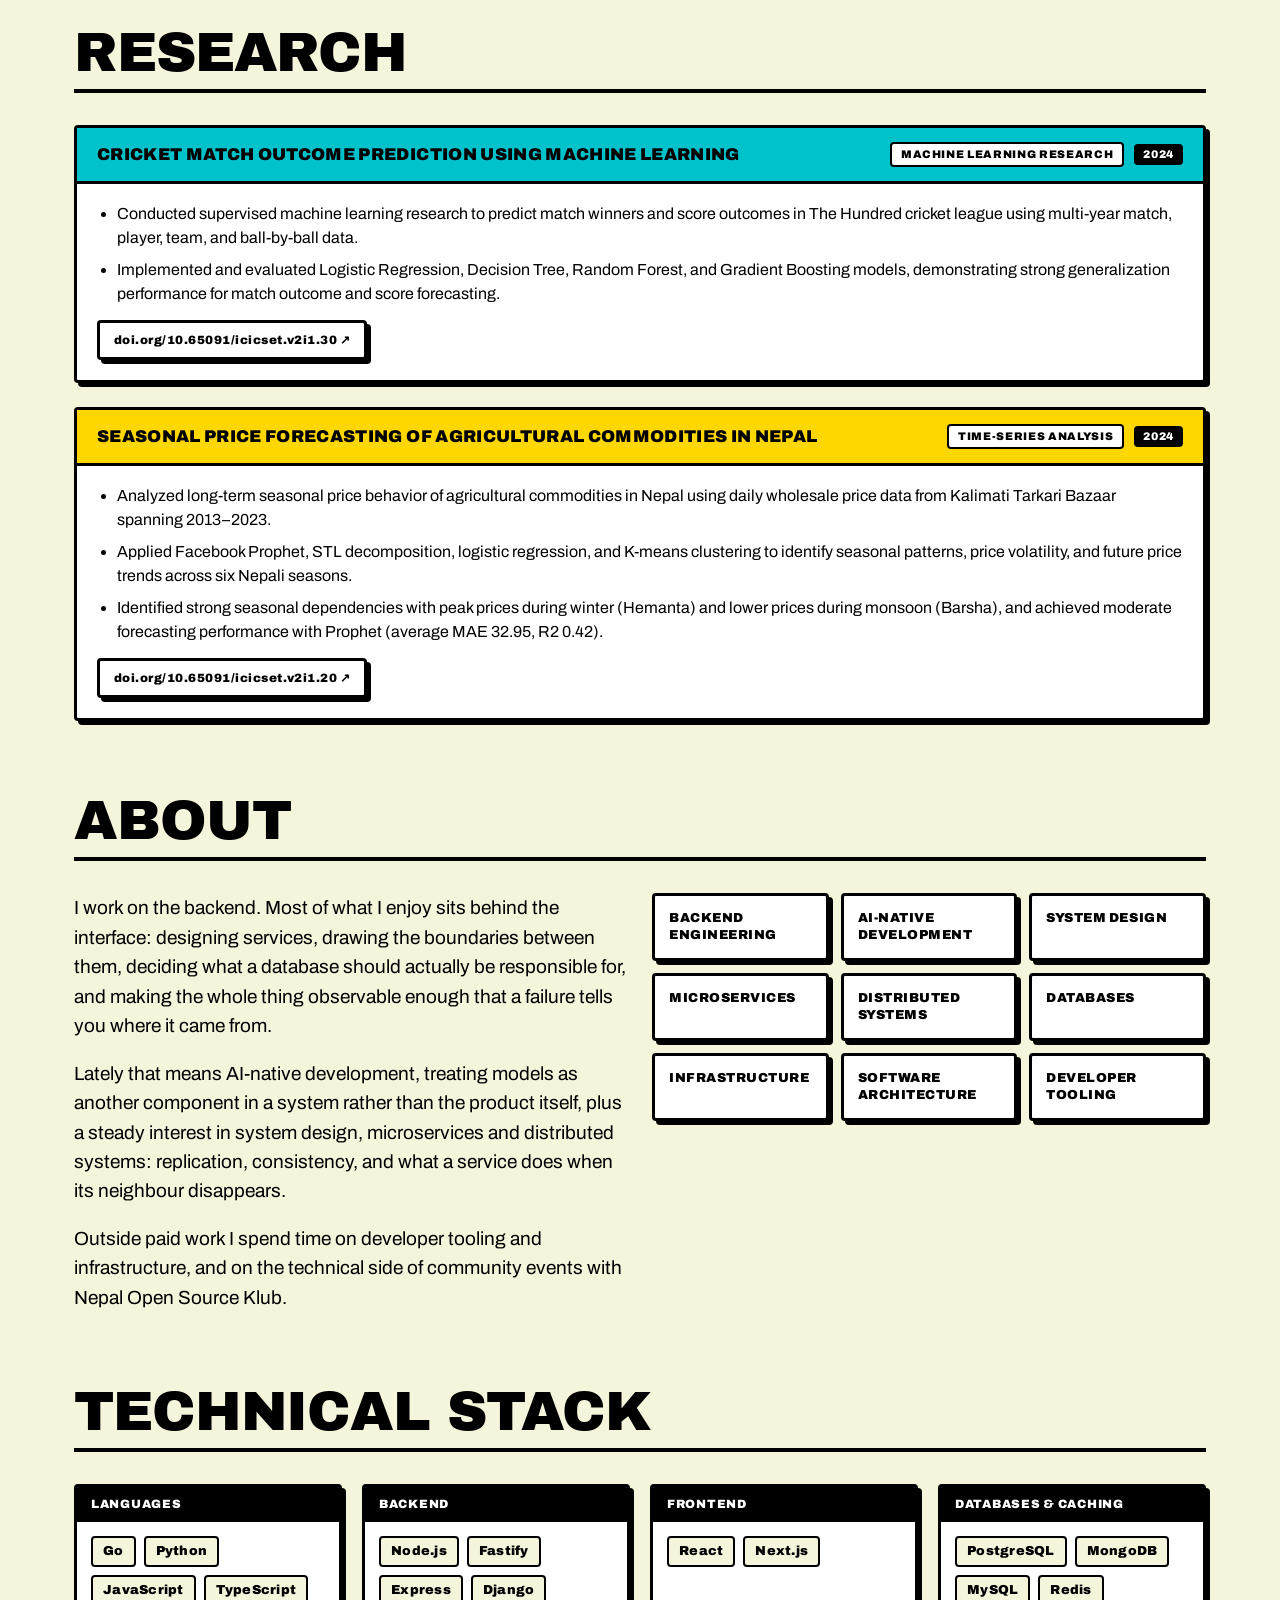
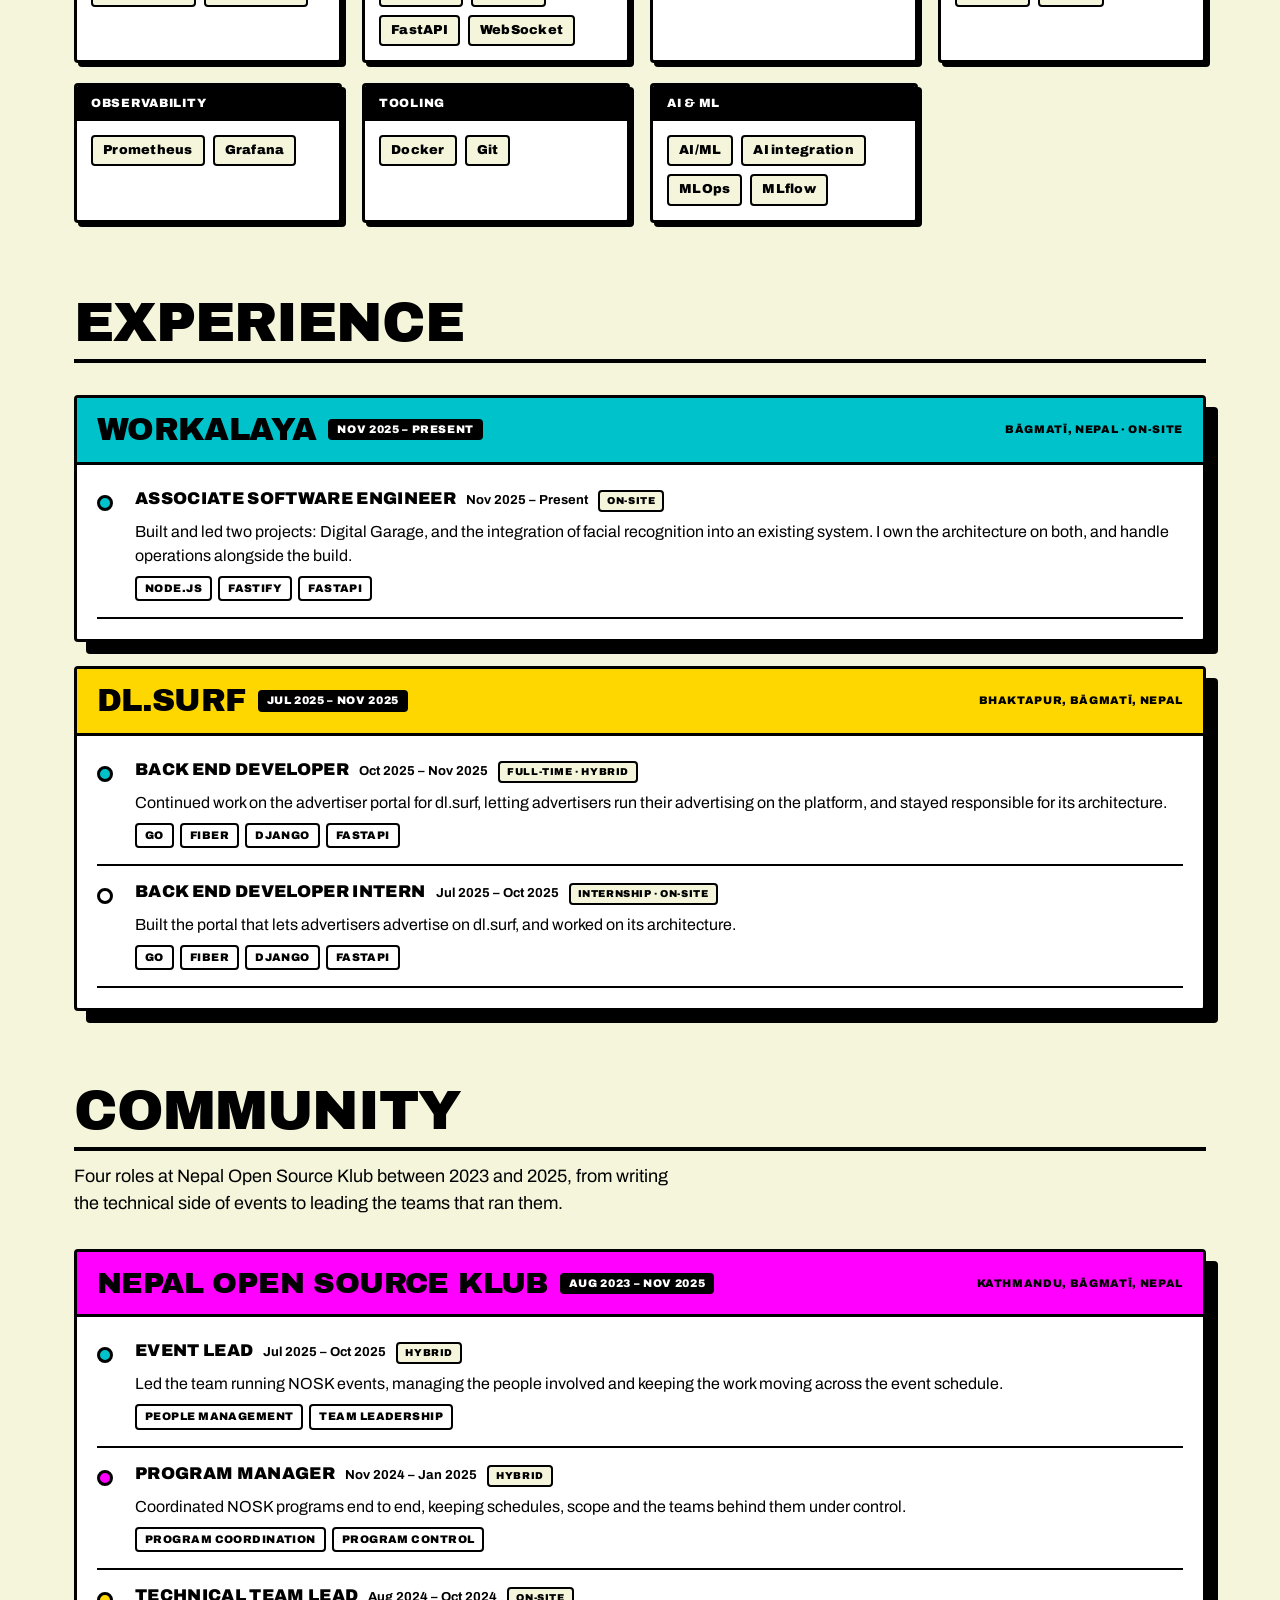
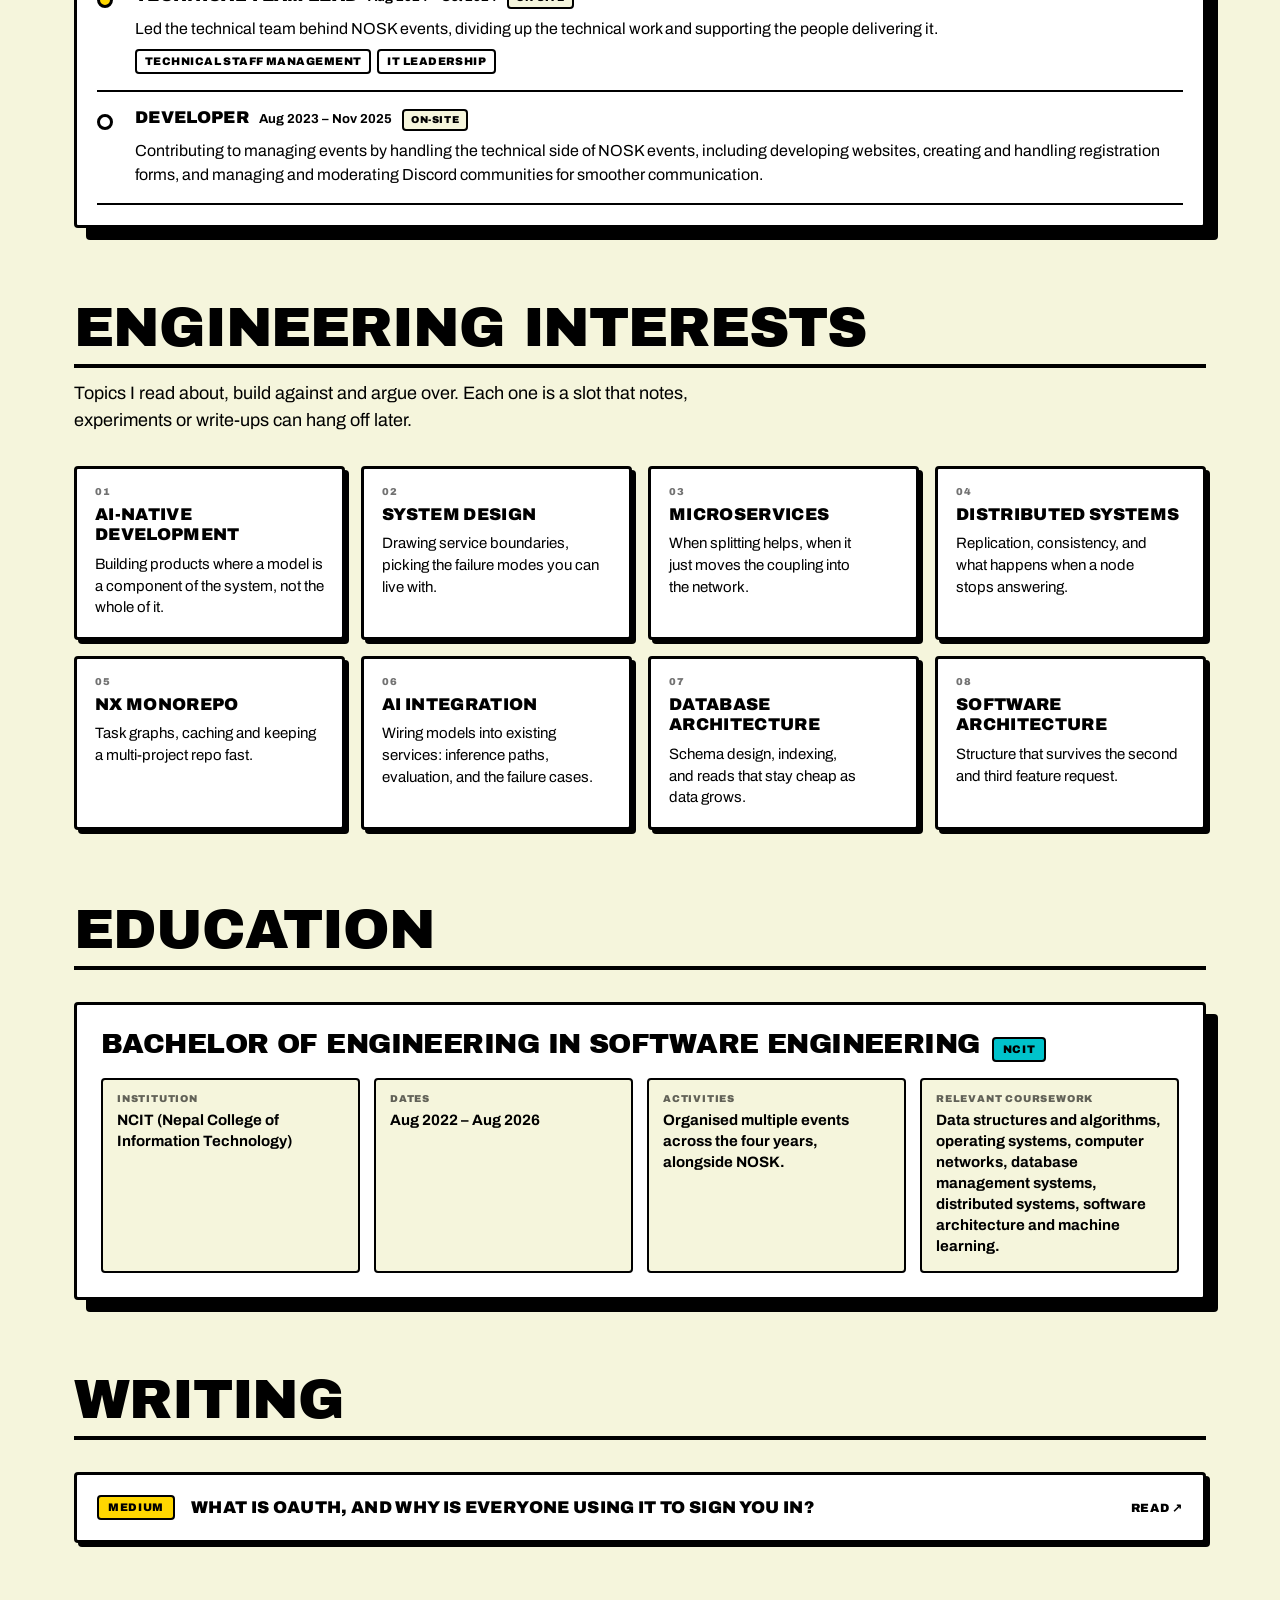
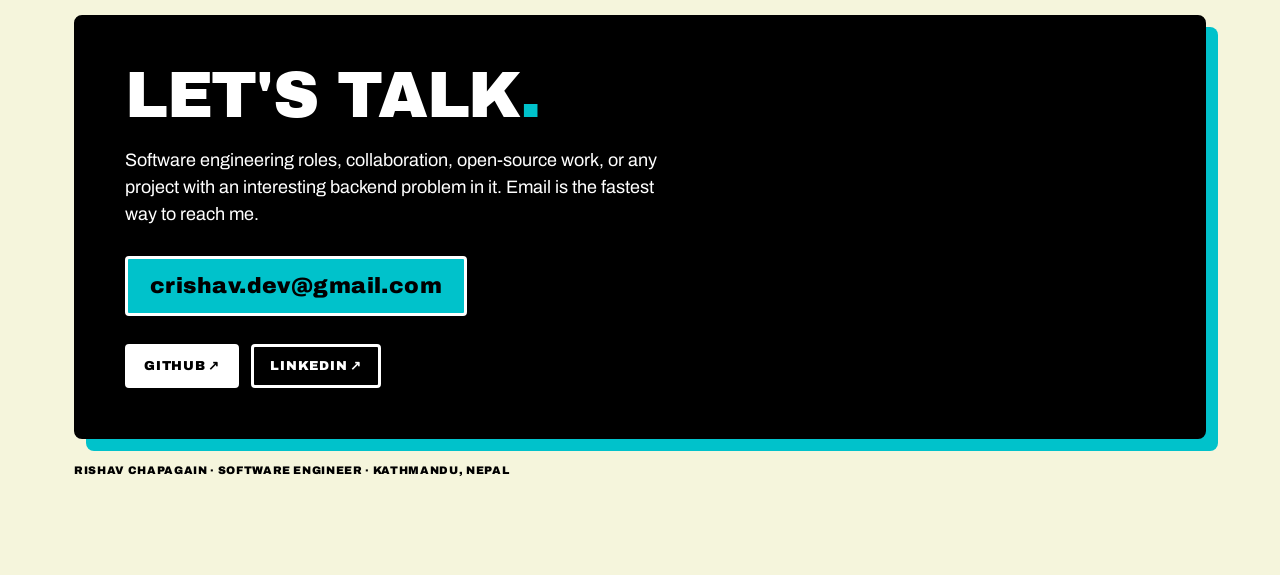
==== commit fcd6af77: "Replace site with new portfolio export New static export (index.html, app.js, styles.css, portrait, " ====
--- a/index.html
+++ b/index.html
@@ -1,938 +1,604 @@
 <!DOCTYPE html>
 <html lang="en">
+<head>
+  <meta charset="utf-8" />
+  <meta name="viewport" content="width=device-width, initial-scale=1" />
+  <title>Rishav Chapagain — Software Engineer</title>
+  <meta name="description" content="Rishav Chapagain is a Software Engineer building backend systems, software products and AI-powered applications." />
+  <meta property="og:type" content="website" />
+  <meta property="og:title" content="Rishav Chapagain — Software Engineer" />
+  <meta property="og:description" content="Backend systems, software products and AI-powered applications." />
+  <meta property="og:url" content="https://github.com/RishavOsaurus" />
+  <meta name="twitter:card" content="summary_large_image" />
+  <link rel="stylesheet" href="styles.css" />
+</head>
+<body>
 
-<head>
-  <meta charset="UTF-8">
-  <meta http-equiv="X-UA-Compatible" content="IE=edge">
-  <meta name="viewport" content="width=device-width, initial-scale=1.0">
-  <title>Rishav</title>
-
-  <!-- SEO Meta Tags -->
-  <meta name="description" content="Rishav Chapagain – Software engineering student and backend developer specializing in JavaScript, Node.js, and scalable systems. Explore my projects, skills, and get in touch!">
-  <meta name="keywords" content="Rishav Chapagain, Backend Developer, Software Engineer, JavaScript, Node.js, Portfolio, Kathmandu, Projects">
-  <meta name="author" content="Rishav Chapagain">
-
-  <!-- Open Graph Meta Tags for Social Sharing -->
-  <meta property="og:title" content="Rishav Chapagain – Software Engineer & Backend Developer">
-  <meta property="og:description" content="Portfolio of Rishav Chapagain, software engineering student and backend developer. Discover my projects, skills, and contact information.">
-  <meta property="og:image" content="https://crishav.com.np/assets/images/a.jpeg">
-  <meta property="og:type" content="website">
-  <meta property="og:url" content="https://crishav.com.np/">
-
-  <!-- Twitter Card Meta Tags -->
-  <meta name="twitter:card" content="summary_large_image">
-  <meta name="twitter:title" content="Rishav Chapagain – Software Engineer & Backend Developer">
-  <meta name="twitter:description" content="Portfolio of Rishav Chapagain, software engineering student and backend developer. Discover my projects, skills, and contact information.">
-  <meta name="twitter:image" content="https://crishav.com/assets/images/a.jpeg">
-
-  <!-- 
-    - favicon
-  -->
-  <link rel="shortcut icon" href="./assets/images/R.png" type="image/svg+xml">
-
-  <!-- 
-    - custom css link
-  -->
-  <link rel="stylesheet" href="./assets/css/style.css">
-
-  <!-- 
-    - google font link
-  -->
-  <link rel="preconnect" href="https://fonts.googleapis.com">
-  <link rel="preconnect" href="https://fonts.gstatic.com" crossorigin>
-  <link
-    href="https://fonts.googleapis.com/css2?family=Poppins:wght@700&family=Roboto:wght@400;700&family=Saira+Stencil+One&display=swap"
-    rel="stylesheet">
-</head>
-
-
-<body id="top" class="dark_theme">
-
-  <!-- 
-    - #HEADER
-  -->
-
-  <header class="header" data-header>
-    <div class="container">
-
-      <h1 class="h1 logo">
-        <a href="#">Rishav<span>.</span></a>
+<div style="background: var(--paper-beige); min-height: 100vh;">
+  <header style="position: sticky; top: 0; z-index: 50; background: var(--paper-beige); border-bottom: 4px solid var(--black);">
+    <nav style="max-width: 1180px; margin: 0 auto; padding: 12px 24px; display: flex; flex-wrap: wrap; align-items: center; gap: 12px 24px;">
+      <a href="#top" style="font: 400 20px/1 var(--font-display); letter-spacing: -0.02em; text-transform: uppercase; text-decoration: none; padding: 4px 6px; margin-left: -6px;">RC<span style="color: var(--accent-magenta);">.</span></a>
+      <ul style="display: flex; flex-wrap: wrap; gap: 4px 8px; list-style: none; margin: 0; padding: 0; margin-left: auto;">
+        <li><a href="#work" style="display: inline-flex; align-items: center; min-height: 36px; padding: 6px 10px; font: 900 12px/1 var(--font-body); letter-spacing: 0.06em; text-transform: uppercase; text-decoration: none; border: 3px solid transparent; border-radius: 4px;">Work</a></li>
+        <li><a href="#research" style="display: inline-flex; align-items: center; min-height: 36px; padding: 6px 10px; font: 900 12px/1 var(--font-body); letter-spacing: 0.06em; text-transform: uppercase; text-decoration: none; border: 3px solid transparent; border-radius: 4px;">Research</a></li>
+        <li><a href="#about" style="display: inline-flex; align-items: center; min-height: 36px; padding: 6px 10px; font: 900 12px/1 var(--font-body); letter-spacing: 0.06em; text-transform: uppercase; text-decoration: none; border: 3px solid transparent; border-radius: 4px;">About</a></li>
+        <li><a href="#stack" style="display: inline-flex; align-items: center; min-height: 36px; padding: 6px 10px; font: 900 12px/1 var(--font-body); letter-spacing: 0.06em; text-transform: uppercase; text-decoration: none; border: 3px solid transparent; border-radius: 4px;">Stack</a></li>
+        <li><a href="#experience" style="display: inline-flex; align-items: center; min-height: 36px; padding: 6px 10px; font: 900 12px/1 var(--font-body); letter-spacing: 0.06em; text-transform: uppercase; text-decoration: none; border: 3px solid transparent; border-radius: 4px;">Experience</a></li>
+        <li><a href="#community" style="display: inline-flex; align-items: center; min-height: 36px; padding: 6px 10px; font: 900 12px/1 var(--font-body); letter-spacing: 0.06em; text-transform: uppercase; text-decoration: none; border: 3px solid transparent; border-radius: 4px;">Community</a></li>
+        <li><a href="#education" style="display: inline-flex; align-items: center; min-height: 36px; padding: 6px 10px; font: 900 12px/1 var(--font-body); letter-spacing: 0.06em; text-transform: uppercase; text-decoration: none; border: 3px solid transparent; border-radius: 4px;">Education</a></li>
+        <li><a href="#writing" style="display: inline-flex; align-items: center; min-height: 36px; padding: 6px 10px; font: 900 12px/1 var(--font-body); letter-spacing: 0.06em; text-transform: uppercase; text-decoration: none; border: 3px solid transparent; border-radius: 4px;">Writing</a></li>
+        <li><button type="button" data-cv-open="1" style="display: inline-flex; align-items: center; min-height: 36px; padding: 6px 10px; background: var(--accent-yellow); border: 3px solid var(--black); border-radius: 4px; box-shadow: 4px 4px 0 0 var(--black); font: 900 12px/1 var(--font-body); letter-spacing: 0.06em; text-transform: uppercase; cursor: pointer;">View CV</button></li>
+        <li><a href="#contact" style="display: inline-flex; align-items: center; min-height: 36px; padding: 6px 12px; font: 900 12px/1 var(--font-body); letter-spacing: 0.06em; text-transform: uppercase; text-decoration: none; background: var(--accent-teal); border: 3px solid var(--black); border-radius: 4px; box-shadow: 4px 4px 0 0 var(--black);">Contact</a></li>
+      </ul>
+    </nav>
+  </header>
+  <main id="top" style="max-width: 1180px; margin: 0 auto; padding: 0 24px 96px;">
+    <section aria-labelledby="hero-name" style="padding: 64px 0 48px; border-bottom: 4px solid var(--black);">
+      <div class="hero">
+      <div>
+      <p style="margin: 0 0 20px; display: inline-flex; align-items: center; gap: 8px; padding: 5px 10px; background: var(--white); border: 3px solid var(--black); border-radius: 4px; box-shadow: 4px 4px 0 0 var(--black); font: 900 12px/1 var(--font-body); letter-spacing: 0.06em; text-transform: uppercase;">
+        <span style="width: 10px; height: 10px; background: var(--accent-teal); border: 2px solid var(--black);"></span>
+        Kathmandu, Nepal · Open to work
+      </p>
+      <h1 id="hero-name" style="margin: 0; font: 400 clamp(40px, 6.6vw, 104px)/0.9 var(--font-display); letter-spacing: -0.03em; text-transform: uppercase; overflow-wrap: break-word;">
+        Rishav<br />Chapagain
       </h1>
-
-      <div class="navbar-actions">
-
-        <!-- <select name="language" id="lang">
-          <option value="en">En</option>
-          <option value="ar">Ar</option>
-        </select> -->
-
-        <button class="theme-btn" aria-label="Change Theme" title="Change Theme" data-theme-btn>
-          <span class="icon"></span>
-        </button>
-
-      </div>
-
-      <button class="nav-toggle-btn" aria-label="Toggle Menu" title="Toggle Menu" data-nav-toggle-btn>
-        <span class="one"></span>
-        <span class="two"></span>
-        <span class="three"></span>
-      </button>
-
-      <nav class="navbar" data-navbar>
-        <ul class="navbar-list">
-
+      <p style="margin: 16px 0 0; font: 900 clamp(18px, 3vw, 30px)/1.1 var(--font-body); letter-spacing: 0.02em; text-transform: uppercase;">
+        Software Engineer<span style="color: var(--accent-magenta);">.</span>
+      </p>
+      <p style="margin: 24px 0 0; max-width: 620px; font: 400 19px/1.5 var(--font-body); text-wrap: pretty;">
+        I build backend systems, software products and AI-powered applications. The services, data models and infrastructure that sit under a product and keep it standing.
+      </p>
+      <div style="display: flex; flex-wrap: wrap; gap: 16px; margin-top: 32px;">
+        <a href="#work" style="display: inline-flex; align-items: center; min-height: 48px; padding: 13px 24px; background: var(--accent-teal); border: 3px solid var(--black); border-radius: 4px; box-shadow: 4px 4px 0 0 var(--black); font: 900 16px/1 var(--font-body); letter-spacing: 0.04em; text-transform: uppercase; text-decoration: none;">View work</a>
+        <a href="#contact" style="display: inline-flex; align-items: center; min-height: 48px; padding: 13px 24px; background: var(--white); border: 3px solid var(--black); border-radius: 4px; box-shadow: 4px 4px 0 0 var(--black); font: 900 16px/1 var(--font-body); letter-spacing: 0.04em; text-transform: uppercase; text-decoration: none;">Contact</a>
+        <button type="button" data-cv-open="1" style="display: inline-flex; align-items: center; min-height: 48px; padding: 13px 24px; background: var(--accent-yellow); border: 3px solid var(--black); border-radius: 4px; box-shadow: 4px 4px 0 0 var(--black); font: 900 16px/1 var(--font-body); letter-spacing: 0.04em; text-transform: uppercase; cursor: pointer;">View CV</button>
+      </div>
+      <ul style="display: flex; flex-wrap: wrap; gap: 12px; list-style: none; margin: 28px 0 0; padding: 0;">
+        <li><a href="https://github.com/RishavOsaurus" target="_blank" rel="noopener noreferrer" style="display: inline-flex; align-items: center; gap: 8px; min-height: 44px; padding: 10px 14px; background: var(--black); color: var(--white); border: 3px solid var(--black); border-radius: 4px; font: 900 13px/1 var(--font-body); letter-spacing: 0.06em; text-transform: uppercase; text-decoration: none;">GitHub ↗</a></li>
+        <li><a href="https://www.linkedin.com/in/rishav-chapagain/" target="_blank" rel="noopener noreferrer" style="display: inline-flex; align-items: center; gap: 8px; min-height: 44px; padding: 10px 14px; background: var(--white); border: 3px solid var(--black); border-radius: 4px; font: 900 13px/1 var(--font-body); letter-spacing: 0.06em; text-transform: uppercase; text-decoration: none;">LinkedIn ↗</a></li>
+        <li><a href="mailto:crishav.dev@gmail.com" style="display: inline-flex; align-items: center; gap: 8px; min-height: 44px; padding: 10px 14px; background: var(--accent-yellow); border: 3px solid var(--black); border-radius: 4px; font: 900 13px/1 var(--font-body); letter-spacing: 0.06em; text-transform: uppercase; text-decoration: none;">crishav.dev@gmail.com</a></li>
+      </ul>
+      </div>
+      <aside style="display: flex; flex-direction: column; gap: 12px;">
+        <div style="position: relative; width: 100%; aspect-ratio: 4 / 5; background: var(--accent-teal); border: 3px solid var(--black); border-radius: 4px; box-shadow: 12px 12px 0 0 var(--black); overflow: hidden;">
+          <img src="assets/portrait.webp" alt="Rishav Chapagain" style="width:100%;height:100%;object-fit:cover;display:block" />
+        </div>
+      </aside>
+      </div>
+    </section>
+    <section id="work" aria-labelledby="work-h" style="padding: 56px 0 16px;">
+      <div style="display: flex; align-items: baseline; justify-content: space-between; gap: 16px; flex-wrap: wrap; border-bottom: 4px solid var(--black); padding-bottom: 8px; margin-bottom: 32px;">
+        <h2 id="work-h" style="margin: 0; font: 400 clamp(32px, 6vw, 56px)/1 var(--font-display); letter-spacing: -0.02em; text-transform: uppercase;">Selected projects</h2>
+        <span style="font: 900 12px/1 var(--font-body); letter-spacing: 0.06em; text-transform: uppercase;">05 projects</span>
+      </div>
+      <div class="pgrid">
+          <article class="feat" id="proj-acadnet" data-project="acadnet" style="display: flex; flex-direction: column; overflow: hidden; min-width: 0; background: var(--white); border: 3px solid var(--black); border-radius: 4px; box-shadow: 12px 12px 0 0 var(--black)">
+            <div style="height: 14px; background: var(--accent-teal); border-bottom: 3px solid var(--black);"></div>
+            <div style="padding: 22px; display: flex; flex-direction: column; gap: 16px; flex: 1;">
+              <div style="display: flex; align-items: baseline; justify-content: space-between; gap: 10px; flex-wrap: wrap;">
+                <h3 style="margin: 0; font: 400 clamp(21px, 2.6vw, 27px)/1 var(--font-display); letter-spacing: -0.02em; text-transform: uppercase;">AcadNet</h3>
+                <span style="padding: 4px 9px; background: var(--black); color: var(--white); border-radius: 4px; font: 900 11px/1.2 var(--font-body); letter-spacing: 0.06em; text-transform: uppercase; white-space: nowrap">Full-stack platform</span>
+              </div>
+              <p style="margin: 0; max-width: 62ch; font: 400 16px/1.55 var(--font-body); text-wrap: pretty;">An academic collaboration platform: students create study groups around a syllabus, share resources against its topics, and discuss them in per-group forums.</p>
+              <ul style="display: flex; flex-wrap: wrap; gap: 6px; list-style: none; margin: 0; padding: 0;">
+                  <li style="padding: 4px 8px; background: var(--white); border: 2px solid var(--black); border-radius: 4px; font: 900 11px/1.2 var(--font-body); letter-spacing: 0.04em; text-transform: uppercase;">Node.js</li>
+                  <li style="padding: 4px 8px; background: var(--white); border: 2px solid var(--black); border-radius: 4px; font: 900 11px/1.2 var(--font-body); letter-spacing: 0.04em; text-transform: uppercase;">Express</li>
+                  <li style="padding: 4px 8px; background: var(--white); border: 2px solid var(--black); border-radius: 4px; font: 900 11px/1.2 var(--font-body); letter-spacing: 0.04em; text-transform: uppercase;">React</li>
+                  <li style="padding: 4px 8px; background: var(--white); border: 2px solid var(--black); border-radius: 4px; font: 900 11px/1.2 var(--font-body); letter-spacing: 0.04em; text-transform: uppercase;">TypeScript</li>
+              </ul>
+              <div data-details="acadnet" style="display: none;">
+                <div style="border-top: 2px solid var(--black); padding-top: 14px; display: flex; flex-direction: column; gap: 10px;">
+                  <span style="font: 900 11px/1 var(--font-body); letter-spacing: 0.06em; text-transform: uppercase; opacity: 0.6;">Details</span>
+                  <ul style="margin: 0; padding-left: 20px; display: flex; flex-direction: column; gap: 6px;">
+                      <li style="font: 400 15px/1.45 var(--font-body);">Public and private groups, with the option to join anonymously.</li>
+                      <li style="font: 400 15px/1.45 var(--font-body);">Role-based access separating group admins from members.</li>
+                      <li style="font: 400 15px/1.45 var(--font-body);">File upload for notes and assignments, with admin approval before content is published.</li>
+                      <li style="font: 400 15px/1.45 var(--font-body);">Resources organised by syllabus topic and subtopic, with community rating.</li>
+                      <li style="font: 400 15px/1.45 var(--font-body);">A dedicated discussion forum per group.</li>
+                  </ul>
+                </div>
+              </div>
+              <div style="display: flex; flex-wrap: wrap; gap: 10px; margin-top: auto; padding-top: 16px; border-top: 2px solid var(--black);">
+                <button type="button" data-toggle="acadnet" aria-expanded="false" style="display: inline-flex; align-items: center; min-height: 40px; padding: 9px 14px; background: var(--accent-teal); border: 3px solid var(--black); border-radius: 4px; box-shadow: 4px 4px 0 0 var(--black); font: 900 12px/1 var(--font-body); letter-spacing: 0.06em; text-transform: uppercase; cursor: pointer;">Details</button>
+                  <a href="https://github.com/RishavOsaurus/AcadNet" target="_blank" rel="noopener noreferrer" style="display: inline-flex; align-items: center; min-height: 40px; padding: 9px 14px; background: var(--white); border: 3px solid var(--black); border-radius: 4px; box-shadow: 4px 4px 0 0 var(--black); font: 900 12px/1 var(--font-body); letter-spacing: 0.06em; text-transform: uppercase; text-decoration: none;">Code ↗</a>
+              </div>
+            </div>
+          </article>
+          <article class="" id="proj-sfd" data-project="sfd" style="display: flex; flex-direction: column; overflow: hidden; min-width: 0; background: var(--white); border: 3px solid var(--black); border-radius: 4px; box-shadow: 4px 4px 0 0 var(--black)">
+            <div style="height: 14px; background: var(--accent-magenta); border-bottom: 3px solid var(--black);"></div>
+            <div style="padding: 22px; display: flex; flex-direction: column; gap: 16px; flex: 1;">
+              <div style="display: flex; align-items: baseline; justify-content: space-between; gap: 10px; flex-wrap: wrap;">
+                <h3 style="margin: 0; font: 400 clamp(21px, 2.6vw, 27px)/1 var(--font-display); letter-spacing: -0.02em; text-transform: uppercase;">SFD Nepal</h3>
+                <span style="padding: 4px 9px; background: var(--black); color: var(--white); border-radius: 4px; font: 900 11px/1.2 var(--font-body); letter-spacing: 0.06em; text-transform: uppercase; white-space: nowrap">Live event website</span>
+              </div>
+              <p style="margin: 0; max-width: 62ch; font: 400 16px/1.55 var(--font-body); text-wrap: pretty;">The public website for Software Freedom Day Nepal, built and shipped for the Nepal Open Source Klub community event.</p>
+              <ul style="display: flex; flex-wrap: wrap; gap: 6px; list-style: none; margin: 0; padding: 0;">
+                  <li style="padding: 4px 8px; background: var(--white); border: 2px solid var(--black); border-radius: 4px; font: 900 11px/1.2 var(--font-body); letter-spacing: 0.04em; text-transform: uppercase;">HTML</li>
+                  <li style="padding: 4px 8px; background: var(--white); border: 2px solid var(--black); border-radius: 4px; font: 900 11px/1.2 var(--font-body); letter-spacing: 0.04em; text-transform: uppercase;">CSS</li>
+                  <li style="padding: 4px 8px; background: var(--white); border: 2px solid var(--black); border-radius: 4px; font: 900 11px/1.2 var(--font-body); letter-spacing: 0.04em; text-transform: uppercase;">JavaScript</li>
+              </ul>
+              <div data-details="sfd" style="display: none;">
+                <div style="border-top: 2px solid var(--black); padding-top: 14px; display: flex; flex-direction: column; gap: 10px;">
+                  <span style="font: 900 11px/1 var(--font-body); letter-spacing: 0.06em; text-transform: uppercase; opacity: 0.6;">Details</span>
+                  <ul style="margin: 0; padding-left: 20px; display: flex; flex-direction: column; gap: 6px;">
+                      <li style="font: 400 15px/1.45 var(--font-body);">Live at sfd.nosk.org.np.</li>
+                      <li style="font: 400 15px/1.45 var(--font-body);">I built it as part of the technical side of NOSK's event work.</li>
+                      <li style="font: 400 15px/1.45 var(--font-body);">Hand-written HTML, CSS and JavaScript, no framework.</li>
+                  </ul>
+                </div>
+              </div>
+              <div style="display: flex; flex-wrap: wrap; gap: 10px; margin-top: auto; padding-top: 16px; border-top: 2px solid var(--black);">
+                <button type="button" data-toggle="sfd" aria-expanded="false" style="display: inline-flex; align-items: center; min-height: 40px; padding: 9px 14px; background: var(--accent-teal); border: 3px solid var(--black); border-radius: 4px; box-shadow: 4px 4px 0 0 var(--black); font: 900 12px/1 var(--font-body); letter-spacing: 0.06em; text-transform: uppercase; cursor: pointer;">Details</button>
+                  <a href="https://sfd.nosk.org.np/" target="_blank" rel="noopener noreferrer" style="display: inline-flex; align-items: center; min-height: 40px; padding: 9px 14px; background: var(--accent-magenta); border: 3px solid var(--black); border-radius: 4px; box-shadow: 4px 4px 0 0 var(--black); font: 900 12px/1 var(--font-body); letter-spacing: 0.06em; text-transform: uppercase; text-decoration: none;">Live site ↗</a>
+              </div>
+            </div>
+          </article>
+          <article class="" id="proj-aether" data-project="aether" style="display: flex; flex-direction: column; overflow: hidden; min-width: 0; background: var(--white); border: 3px solid var(--black); border-radius: 4px; box-shadow: 4px 4px 0 0 var(--black)">
+            <div style="height: 14px; background: var(--accent-yellow); border-bottom: 3px solid var(--black);"></div>
+            <div style="padding: 22px; display: flex; flex-direction: column; gap: 16px; flex: 1;">
+              <div style="display: flex; align-items: baseline; justify-content: space-between; gap: 10px; flex-wrap: wrap;">
+                <h3 style="margin: 0; font: 400 clamp(21px, 2.6vw, 27px)/1 var(--font-display); letter-spacing: -0.02em; text-transform: uppercase;">Aether</h3>
+                <span style="padding: 4px 9px; background: var(--black); color: var(--white); border-radius: 4px; font: 900 11px/1.2 var(--font-body); letter-spacing: 0.06em; text-transform: uppercase; white-space: nowrap">Startup</span>
+              </div>
+              <p style="margin: 0; max-width: 62ch; font: 400 16px/1.55 var(--font-body); text-wrap: pretty;">An AI-native development platform I'm building. It helps teams manage projects efficiently by integrating with their version control system.</p>
+              <ul style="display: flex; flex-wrap: wrap; gap: 6px; list-style: none; margin: 0; padding: 0;">
+                  <li style="padding: 4px 8px; background: var(--white); border: 2px solid var(--black); border-radius: 4px; font: 900 11px/1.2 var(--font-body); letter-spacing: 0.04em; text-transform: uppercase;">.NET</li>
+                  <li style="padding: 4px 8px; background: var(--white); border: 2px solid var(--black); border-radius: 4px; font: 900 11px/1.2 var(--font-body); letter-spacing: 0.04em; text-transform: uppercase;">React</li>
+                  <li style="padding: 4px 8px; background: var(--white); border: 2px solid var(--black); border-radius: 4px; font: 900 11px/1.2 var(--font-body); letter-spacing: 0.04em; text-transform: uppercase;">Redis</li>
+                  <li style="padding: 4px 8px; background: var(--white); border: 2px solid var(--black); border-radius: 4px; font: 900 11px/1.2 var(--font-body); letter-spacing: 0.04em; text-transform: uppercase;">Docker</li>
+                  <li style="padding: 4px 8px; background: var(--white); border: 2px solid var(--black); border-radius: 4px; font: 900 11px/1.2 var(--font-body); letter-spacing: 0.04em; text-transform: uppercase;">Prometheus</li>
+                  <li style="padding: 4px 8px; background: var(--white); border: 2px solid var(--black); border-radius: 4px; font: 900 11px/1.2 var(--font-body); letter-spacing: 0.04em; text-transform: uppercase;">Grafana</li>
+              </ul>
+              <div data-details="aether" style="display: none;">
+                <div style="border-top: 2px solid var(--black); padding-top: 14px; display: flex; flex-direction: column; gap: 10px;">
+                  <span style="font: 900 11px/1 var(--font-body); letter-spacing: 0.06em; text-transform: uppercase; opacity: 0.6;">Details</span>
+                  <ul style="margin: 0; padding-left: 20px; display: flex; flex-direction: column; gap: 6px;">
+                      <li style="font: 400 15px/1.45 var(--font-body);">AI-native project management, driven by what is actually happening in the repository.</li>
+                      <li style="font: 400 15px/1.45 var(--font-body);">Integrates with the version control system rather than sitting beside it.</li>
+                      <li style="font: 400 15px/1.45 var(--font-body);">Instrumented with Prometheus and Grafana; Redis for caching, Docker for delivery.</li>
+                  </ul>
+                </div>
+              </div>
+              <div style="display: flex; flex-wrap: wrap; gap: 10px; margin-top: auto; padding-top: 16px; border-top: 2px solid var(--black);">
+                <button type="button" data-toggle="aether" aria-expanded="false" style="display: inline-flex; align-items: center; min-height: 40px; padding: 9px 14px; background: var(--accent-teal); border: 3px solid var(--black); border-radius: 4px; box-shadow: 4px 4px 0 0 var(--black); font: 900 12px/1 var(--font-body); letter-spacing: 0.06em; text-transform: uppercase; cursor: pointer;">Details</button>
+              </div>
+            </div>
+          </article>
+          <article class="" id="proj-p2p" data-project="p2p" style="display: flex; flex-direction: column; overflow: hidden; min-width: 0; background: var(--white); border: 3px solid var(--black); border-radius: 4px; box-shadow: 4px 4px 0 0 var(--black)">
+            <div style="height: 14px; background: var(--black); border-bottom: 3px solid var(--black);"></div>
+            <div style="padding: 22px; display: flex; flex-direction: column; gap: 16px; flex: 1;">
+              <div style="display: flex; align-items: baseline; justify-content: space-between; gap: 10px; flex-wrap: wrap;">
+                <h3 style="margin: 0; font: 400 clamp(21px, 2.6vw, 27px)/1 var(--font-display); letter-spacing: -0.02em; text-transform: uppercase;">P2P File Sharing</h3>
+                <span style="padding: 4px 9px; background: var(--black); color: var(--white); border-radius: 4px; font: 900 11px/1.2 var(--font-body); letter-spacing: 0.06em; text-transform: uppercase; white-space: nowrap">Networking</span>
+              </div>
+              <p style="margin: 0; max-width: 62ch; font: 400 16px/1.55 var(--font-body); text-wrap: pretty;">Peer-to-peer file sharing between clients, with an Express service behind a React client.</p>
+              <ul style="display: flex; flex-wrap: wrap; gap: 6px; list-style: none; margin: 0; padding: 0;">
+                  <li style="padding: 4px 8px; background: var(--white); border: 2px solid var(--black); border-radius: 4px; font: 900 11px/1.2 var(--font-body); letter-spacing: 0.04em; text-transform: uppercase;">Express</li>
+                  <li style="padding: 4px 8px; background: var(--white); border: 2px solid var(--black); border-radius: 4px; font: 900 11px/1.2 var(--font-body); letter-spacing: 0.04em; text-transform: uppercase;">React</li>
+              </ul>
+              <div data-details="p2p" style="display: none;">
+                <div style="border-top: 2px solid var(--black); padding-top: 14px; display: flex; flex-direction: column; gap: 10px;">
+                  <span style="font: 900 11px/1 var(--font-body); letter-spacing: 0.06em; text-transform: uppercase; opacity: 0.6;">Details</span>
+                  <ul style="margin: 0; padding-left: 20px; display: flex; flex-direction: column; gap: 6px;">
+                      <li style="font: 400 15px/1.45 var(--font-body);">Express on the server, React on the client.</li>
+                  </ul>
+                </div>
+              </div>
+              <div style="display: flex; flex-wrap: wrap; gap: 10px; margin-top: auto; padding-top: 16px; border-top: 2px solid var(--black);">
+                <button type="button" data-toggle="p2p" aria-expanded="false" style="display: inline-flex; align-items: center; min-height: 40px; padding: 9px 14px; background: var(--accent-teal); border: 3px solid var(--black); border-radius: 4px; box-shadow: 4px 4px 0 0 var(--black); font: 900 12px/1 var(--font-body); letter-spacing: 0.06em; text-transform: uppercase; cursor: pointer;">Details</button>
+                  <a href="https://github.com/RishavOsaurus/p2p-file-sharing" target="_blank" rel="noopener noreferrer" style="display: inline-flex; align-items: center; min-height: 40px; padding: 9px 14px; background: var(--white); border: 3px solid var(--black); border-radius: 4px; box-shadow: 4px 4px 0 0 var(--black); font: 900 12px/1 var(--font-body); letter-spacing: 0.06em; text-transform: uppercase; text-decoration: none;">Code ↗</a>
+              </div>
+            </div>
+          </article>
+          <article class="" id="proj-wschat" data-project="wschat" style="display: flex; flex-direction: column; overflow: hidden; min-width: 0; background: var(--white); border: 3px solid var(--black); border-radius: 4px; box-shadow: 4px 4px 0 0 var(--black)">
+            <div style="height: 14px; background: var(--accent-teal); border-bottom: 3px solid var(--black);"></div>
+            <div style="padding: 22px; display: flex; flex-direction: column; gap: 16px; flex: 1;">
+              <div style="display: flex; align-items: baseline; justify-content: space-between; gap: 10px; flex-wrap: wrap;">
+                <h3 style="margin: 0; font: 400 clamp(21px, 2.6vw, 27px)/1 var(--font-display); letter-spacing: -0.02em; text-transform: uppercase;">WebSocket Chat</h3>
+                <span style="padding: 4px 9px; background: var(--black); color: var(--white); border-radius: 4px; font: 900 11px/1.2 var(--font-body); letter-spacing: 0.06em; text-transform: uppercase; white-space: nowrap">Real-time app</span>
+              </div>
+              <p style="margin: 0; max-width: 62ch; font: 400 16px/1.55 var(--font-body); text-wrap: pretty;">A real-time chat application built on WebSockets, served from a Node.js and Express backend.</p>
+              <ul style="display: flex; flex-wrap: wrap; gap: 6px; list-style: none; margin: 0; padding: 0;">
+                  <li style="padding: 4px 8px; background: var(--white); border: 2px solid var(--black); border-radius: 4px; font: 900 11px/1.2 var(--font-body); letter-spacing: 0.04em; text-transform: uppercase;">Node.js</li>
+                  <li style="padding: 4px 8px; background: var(--white); border: 2px solid var(--black); border-radius: 4px; font: 900 11px/1.2 var(--font-body); letter-spacing: 0.04em; text-transform: uppercase;">WebSocket</li>
+                  <li style="padding: 4px 8px; background: var(--white); border: 2px solid var(--black); border-radius: 4px; font: 900 11px/1.2 var(--font-body); letter-spacing: 0.04em; text-transform: uppercase;">Express</li>
+              </ul>
+              <div data-details="wschat" style="display: none;">
+                <div style="border-top: 2px solid var(--black); padding-top: 14px; display: flex; flex-direction: column; gap: 10px;">
+                  <span style="font: 900 11px/1 var(--font-body); letter-spacing: 0.06em; text-transform: uppercase; opacity: 0.6;">Details</span>
+                  <ul style="margin: 0; padding-left: 20px; display: flex; flex-direction: column; gap: 6px;">
+                      <li style="font: 400 15px/1.45 var(--font-body);">Node.js and Express serving a WebSocket connection for message delivery.</li>
+                  </ul>
+                </div>
+              </div>
+              <div style="display: flex; flex-wrap: wrap; gap: 10px; margin-top: auto; padding-top: 16px; border-top: 2px solid var(--black);">
+                <button type="button" data-toggle="wschat" aria-expanded="false" style="display: inline-flex; align-items: center; min-height: 40px; padding: 9px 14px; background: var(--accent-teal); border: 3px solid var(--black); border-radius: 4px; box-shadow: 4px 4px 0 0 var(--black); font: 900 12px/1 var(--font-body); letter-spacing: 0.06em; text-transform: uppercase; cursor: pointer;">Details</button>
+                  <a href="https://github.com/RishavOsaurus/Websockets_Chat" target="_blank" rel="noopener noreferrer" style="display: inline-flex; align-items: center; min-height: 40px; padding: 9px 14px; background: var(--white); border: 3px solid var(--black); border-radius: 4px; box-shadow: 4px 4px 0 0 var(--black); font: 900 12px/1 var(--font-body); letter-spacing: 0.06em; text-transform: uppercase; text-decoration: none;">Code ↗</a>
+              </div>
+            </div>
+          </article>
+      </div>
+    </section>
+    <section id="research" aria-labelledby="research-h" style="padding: 56px 0 16px;">
+      <h2 id="research-h" style="margin: 0 0 32px; padding-bottom: 8px; border-bottom: 4px solid var(--black); font: 400 clamp(32px, 6vw, 56px)/1 var(--font-display); letter-spacing: -0.02em; text-transform: uppercase;">Research</h2>
+      <div style="display: flex; flex-direction: column; gap: 24px;">
+          <article style="background: var(--white); border: 3px solid var(--black); border-radius: 4px; box-shadow: 4px 4px 0 0 var(--black); overflow: hidden;">
+            <header style="display: flex; flex-wrap: wrap; align-items: center; gap: 10px; padding: 14px 20px; border-bottom: 3px solid var(--black); background: var(--accent-teal);">
+              <h3 style="margin: 0; flex: 1 1 260px; font: 900 17px/1.25 var(--font-body); letter-spacing: 0.02em; text-transform: uppercase;">Cricket Match Outcome Prediction Using Machine Learning</h3>
+              <span style="padding: 4px 9px; background: var(--white); border: 2px solid var(--black); border-radius: 4px; font: 900 11px/1.2 var(--font-body); letter-spacing: 0.06em; text-transform: uppercase;">Machine learning research</span>
+              <span style="padding: 4px 9px; background: var(--black); color: var(--white); border-radius: 4px; font: 900 11px/1.2 var(--font-body); letter-spacing: 0.06em;">2024</span>
+            </header>
+            <div style="padding: 18px 20px 20px; display: flex; flex-direction: column; gap: 14px;">
+              <ul style="margin: 0; padding-left: 20px; display: flex; flex-direction: column; gap: 8px;">
+                  <li style="font: 400 16px/1.5 var(--font-body); text-wrap: pretty;">Conducted supervised machine learning research to predict match winners and score outcomes in The Hundred cricket league using multi-year match, player, team, and ball-by-ball data.</li>
+                  <li style="font: 400 16px/1.5 var(--font-body); text-wrap: pretty;">Implemented and evaluated Logistic Regression, Decision Tree, Random Forest, and Gradient Boosting models, demonstrating strong generalization performance for match outcome and score forecasting.</li>
+              </ul>
+              <a href="https://doi.org/10.65091/icicset.v2i1.30" target="_blank" rel="noopener noreferrer" style="align-self: flex-start; display: inline-flex; align-items: center; min-height: 40px; padding: 9px 14px; background: var(--white); border: 3px solid var(--black); border-radius: 4px; box-shadow: 4px 4px 0 0 var(--black); font: 900 12px/1 var(--font-body); letter-spacing: 0.04em; text-decoration: none;">doi.org/10.65091/icicset.v2i1.30 ↗</a>
+            </div>
+          </article>
+          <article style="background: var(--white); border: 3px solid var(--black); border-radius: 4px; box-shadow: 4px 4px 0 0 var(--black); overflow: hidden;">
+            <header style="display: flex; flex-wrap: wrap; align-items: center; gap: 10px; padding: 14px 20px; border-bottom: 3px solid var(--black); background: var(--accent-yellow);">
+              <h3 style="margin: 0; flex: 1 1 260px; font: 900 17px/1.25 var(--font-body); letter-spacing: 0.02em; text-transform: uppercase;">Seasonal Price Forecasting of Agricultural Commodities in Nepal</h3>
+              <span style="padding: 4px 9px; background: var(--white); border: 2px solid var(--black); border-radius: 4px; font: 900 11px/1.2 var(--font-body); letter-spacing: 0.06em; text-transform: uppercase;">Time-series analysis</span>
+              <span style="padding: 4px 9px; background: var(--black); color: var(--white); border-radius: 4px; font: 900 11px/1.2 var(--font-body); letter-spacing: 0.06em;">2024</span>
+            </header>
+            <div style="padding: 18px 20px 20px; display: flex; flex-direction: column; gap: 14px;">
+              <ul style="margin: 0; padding-left: 20px; display: flex; flex-direction: column; gap: 8px;">
+                  <li style="font: 400 16px/1.5 var(--font-body); text-wrap: pretty;">Analyzed long-term seasonal price behavior of agricultural commodities in Nepal using daily wholesale price data from Kalimati Tarkari Bazaar spanning 2013–2023.</li>
+                  <li style="font: 400 16px/1.5 var(--font-body); text-wrap: pretty;">Applied Facebook Prophet, STL decomposition, logistic regression, and K-means clustering to identify seasonal patterns, price volatility, and future price trends across six Nepali seasons.</li>
+                  <li style="font: 400 16px/1.5 var(--font-body); text-wrap: pretty;">Identified strong seasonal dependencies with peak prices during winter (Hemanta) and lower prices during monsoon (Barsha), and achieved moderate forecasting performance with Prophet (average MAE 32.95, R2 0.42).</li>
+              </ul>
+              <a href="https://doi.org/10.65091/icicset.v2i1.20" target="_blank" rel="noopener noreferrer" style="align-self: flex-start; display: inline-flex; align-items: center; min-height: 40px; padding: 9px 14px; background: var(--white); border: 3px solid var(--black); border-radius: 4px; box-shadow: 4px 4px 0 0 var(--black); font: 900 12px/1 var(--font-body); letter-spacing: 0.04em; text-decoration: none;">doi.org/10.65091/icicset.v2i1.20 ↗</a>
+            </div>
+          </article>
+      </div>
+    </section>
+    <section id="about" aria-labelledby="about-h" style="padding: 56px 0 16px;">
+      <h2 id="about-h" style="margin: 0 0 32px; padding-bottom: 8px; border-bottom: 4px solid var(--black); font: 400 clamp(32px, 6vw, 56px)/1 var(--font-display); letter-spacing: -0.02em; text-transform: uppercase;">About</h2>
+      <div style="display: grid; grid-template-columns: repeat(auto-fit, minmax(300px, 1fr)); gap: 24px; align-items: start;">
+        <div style="display: flex; flex-direction: column; gap: 18px;">
+          <p style="margin: 0; font: 400 19px/1.55 var(--font-body); text-wrap: pretty;">I work on the backend. Most of what I enjoy sits behind the interface: designing services, drawing the boundaries between them, deciding what a database should actually be responsible for, and making the whole thing observable enough that a failure tells you where it came from.</p>
+          <p style="margin: 0; font: 400 19px/1.55 var(--font-body); text-wrap: pretty;">Lately that means AI-native development, treating models as another component in a system rather than the product itself, plus a steady interest in system design, microservices and distributed systems: replication, consistency, and what a service does when its neighbour disappears.</p>
+          <p style="margin: 0; font: 400 19px/1.55 var(--font-body); text-wrap: pretty;">Outside paid work I spend time on developer tooling and infrastructure, and on the technical side of community events with Nepal Open Source Klub.</p>
+        </div>
+        <ul style="display: grid; grid-template-columns: repeat(auto-fit, minmax(150px, 1fr)); gap: 12px; list-style: none; margin: 0; padding: 0;">
+            <li style="padding: 14px; background: var(--white); border: 3px solid var(--black); border-radius: 4px; box-shadow: 4px 4px 0 0 var(--black); font: 900 13px/1.3 var(--font-body); letter-spacing: 0.04em; text-transform: uppercase;">Backend engineering</li>
+            <li style="padding: 14px; background: var(--white); border: 3px solid var(--black); border-radius: 4px; box-shadow: 4px 4px 0 0 var(--black); font: 900 13px/1.3 var(--font-body); letter-spacing: 0.04em; text-transform: uppercase;">AI-native development</li>
+            <li style="padding: 14px; background: var(--white); border: 3px solid var(--black); border-radius: 4px; box-shadow: 4px 4px 0 0 var(--black); font: 900 13px/1.3 var(--font-body); letter-spacing: 0.04em; text-transform: uppercase;">System design</li>
+            <li style="padding: 14px; background: var(--white); border: 3px solid var(--black); border-radius: 4px; box-shadow: 4px 4px 0 0 var(--black); font: 900 13px/1.3 var(--font-body); letter-spacing: 0.04em; text-transform: uppercase;">Microservices</li>
+            <li style="padding: 14px; background: var(--white); border: 3px solid var(--black); border-radius: 4px; box-shadow: 4px 4px 0 0 var(--black); font: 900 13px/1.3 var(--font-body); letter-spacing: 0.04em; text-transform: uppercase;">Distributed systems</li>
+            <li style="padding: 14px; background: var(--white); border: 3px solid var(--black); border-radius: 4px; box-shadow: 4px 4px 0 0 var(--black); font: 900 13px/1.3 var(--font-body); letter-spacing: 0.04em; text-transform: uppercase;">Databases</li>
+            <li style="padding: 14px; background: var(--white); border: 3px solid var(--black); border-radius: 4px; box-shadow: 4px 4px 0 0 var(--black); font: 900 13px/1.3 var(--font-body); letter-spacing: 0.04em; text-transform: uppercase;">Infrastructure</li>
+            <li style="padding: 14px; background: var(--white); border: 3px solid var(--black); border-radius: 4px; box-shadow: 4px 4px 0 0 var(--black); font: 900 13px/1.3 var(--font-body); letter-spacing: 0.04em; text-transform: uppercase;">Software architecture</li>
+            <li style="padding: 14px; background: var(--white); border: 3px solid var(--black); border-radius: 4px; box-shadow: 4px 4px 0 0 var(--black); font: 900 13px/1.3 var(--font-body); letter-spacing: 0.04em; text-transform: uppercase;">Developer tooling</li>
+        </ul>
+      </div>
+    </section>
+    <section id="stack" aria-labelledby="stack-h" style="padding: 56px 0 16px;">
+      <h2 id="stack-h" style="margin: 0 0 32px; padding-bottom: 8px; border-bottom: 4px solid var(--black); font: 400 clamp(32px, 6vw, 56px)/1 var(--font-display); letter-spacing: -0.02em; text-transform: uppercase;">Technical stack</h2>
+      <div style="display: grid; grid-template-columns: repeat(auto-fit, minmax(240px, 1fr)); gap: 20px;">
+          <div style="background: var(--white); border: 3px solid var(--black); border-radius: 4px; box-shadow: 4px 4px 0 0 var(--black); overflow: hidden;">
+            <h3 style="margin: 0; padding: 10px 14px; background: var(--black); color: var(--white); font: 900 12px/1.2 var(--font-body); letter-spacing: 0.06em; text-transform: uppercase;">Languages</h3>
+            <ul style="display: flex; flex-wrap: wrap; gap: 8px; list-style: none; margin: 0; padding: 14px;">
+                <li style="padding: 6px 10px; background: var(--paper-beige); border: 2px solid var(--black); border-radius: 4px; font: 900 13px/1.2 var(--font-body); letter-spacing: 0.02em;">Go</li>
+                <li style="padding: 6px 10px; background: var(--paper-beige); border: 2px solid var(--black); border-radius: 4px; font: 900 13px/1.2 var(--font-body); letter-spacing: 0.02em;">Python</li>
+                <li style="padding: 6px 10px; background: var(--paper-beige); border: 2px solid var(--black); border-radius: 4px; font: 900 13px/1.2 var(--font-body); letter-spacing: 0.02em;">JavaScript</li>
+                <li style="padding: 6px 10px; background: var(--paper-beige); border: 2px solid var(--black); border-radius: 4px; font: 900 13px/1.2 var(--font-body); letter-spacing: 0.02em;">TypeScript</li>
+            </ul>
+          </div>
+          <div style="background: var(--white); border: 3px solid var(--black); border-radius: 4px; box-shadow: 4px 4px 0 0 var(--black); overflow: hidden;">
+            <h3 style="margin: 0; padding: 10px 14px; background: var(--black); color: var(--white); font: 900 12px/1.2 var(--font-body); letter-spacing: 0.06em; text-transform: uppercase;">Backend</h3>
+            <ul style="display: flex; flex-wrap: wrap; gap: 8px; list-style: none; margin: 0; padding: 14px;">
+                <li style="padding: 6px 10px; background: var(--paper-beige); border: 2px solid var(--black); border-radius: 4px; font: 900 13px/1.2 var(--font-body); letter-spacing: 0.02em;">Node.js</li>
+                <li style="padding: 6px 10px; background: var(--paper-beige); border: 2px solid var(--black); border-radius: 4px; font: 900 13px/1.2 var(--font-body); letter-spacing: 0.02em;">Fastify</li>
+                <li style="padding: 6px 10px; background: var(--paper-beige); border: 2px solid var(--black); border-radius: 4px; font: 900 13px/1.2 var(--font-body); letter-spacing: 0.02em;">Express</li>
+                <li style="padding: 6px 10px; background: var(--paper-beige); border: 2px solid var(--black); border-radius: 4px; font: 900 13px/1.2 var(--font-body); letter-spacing: 0.02em;">Django</li>
+                <li style="padding: 6px 10px; background: var(--paper-beige); border: 2px solid var(--black); border-radius: 4px; font: 900 13px/1.2 var(--font-body); letter-spacing: 0.02em;">FastAPI</li>
+                <li style="padding: 6px 10px; background: var(--paper-beige); border: 2px solid var(--black); border-radius: 4px; font: 900 13px/1.2 var(--font-body); letter-spacing: 0.02em;">WebSocket</li>
+            </ul>
+          </div>
+          <div style="background: var(--white); border: 3px solid var(--black); border-radius: 4px; box-shadow: 4px 4px 0 0 var(--black); overflow: hidden;">
+            <h3 style="margin: 0; padding: 10px 14px; background: var(--black); color: var(--white); font: 900 12px/1.2 var(--font-body); letter-spacing: 0.06em; text-transform: uppercase;">Frontend</h3>
+            <ul style="display: flex; flex-wrap: wrap; gap: 8px; list-style: none; margin: 0; padding: 14px;">
+                <li style="padding: 6px 10px; background: var(--paper-beige); border: 2px solid var(--black); border-radius: 4px; font: 900 13px/1.2 var(--font-body); letter-spacing: 0.02em;">React</li>
+                <li style="padding: 6px 10px; background: var(--paper-beige); border: 2px solid var(--black); border-radius: 4px; font: 900 13px/1.2 var(--font-body); letter-spacing: 0.02em;">Next.js</li>
+            </ul>
+          </div>
+          <div style="background: var(--white); border: 3px solid var(--black); border-radius: 4px; box-shadow: 4px 4px 0 0 var(--black); overflow: hidden;">
+            <h3 style="margin: 0; padding: 10px 14px; background: var(--black); color: var(--white); font: 900 12px/1.2 var(--font-body); letter-spacing: 0.06em; text-transform: uppercase;">Databases &amp; caching</h3>
+            <ul style="display: flex; flex-wrap: wrap; gap: 8px; list-style: none; margin: 0; padding: 14px;">
+                <li style="padding: 6px 10px; background: var(--paper-beige); border: 2px solid var(--black); border-radius: 4px; font: 900 13px/1.2 var(--font-body); letter-spacing: 0.02em;">PostgreSQL</li>
+                <li style="padding: 6px 10px; background: var(--paper-beige); border: 2px solid var(--black); border-radius: 4px; font: 900 13px/1.2 var(--font-body); letter-spacing: 0.02em;">MongoDB</li>
+                <li style="padding: 6px 10px; background: var(--paper-beige); border: 2px solid var(--black); border-radius: 4px; font: 900 13px/1.2 var(--font-body); letter-spacing: 0.02em;">MySQL</li>
+                <li style="padding: 6px 10px; background: var(--paper-beige); border: 2px solid var(--black); border-radius: 4px; font: 900 13px/1.2 var(--font-body); letter-spacing: 0.02em;">Redis</li>
+            </ul>
+          </div>
+          <div style="background: var(--white); border: 3px solid var(--black); border-radius: 4px; box-shadow: 4px 4px 0 0 var(--black); overflow: hidden;">
+            <h3 style="margin: 0; padding: 10px 14px; background: var(--black); color: var(--white); font: 900 12px/1.2 var(--font-body); letter-spacing: 0.06em; text-transform: uppercase;">Observability</h3>
+            <ul style="display: flex; flex-wrap: wrap; gap: 8px; list-style: none; margin: 0; padding: 14px;">
+                <li style="padding: 6px 10px; background: var(--paper-beige); border: 2px solid var(--black); border-radius: 4px; font: 900 13px/1.2 var(--font-body); letter-spacing: 0.02em;">Prometheus</li>
+                <li style="padding: 6px 10px; background: var(--paper-beige); border: 2px solid var(--black); border-radius: 4px; font: 900 13px/1.2 var(--font-body); letter-spacing: 0.02em;">Grafana</li>
+            </ul>
+          </div>
+          <div style="background: var(--white); border: 3px solid var(--black); border-radius: 4px; box-shadow: 4px 4px 0 0 var(--black); overflow: hidden;">
+            <h3 style="margin: 0; padding: 10px 14px; background: var(--black); color: var(--white); font: 900 12px/1.2 var(--font-body); letter-spacing: 0.06em; text-transform: uppercase;">Tooling</h3>
+            <ul style="display: flex; flex-wrap: wrap; gap: 8px; list-style: none; margin: 0; padding: 14px;">
+                <li style="padding: 6px 10px; background: var(--paper-beige); border: 2px solid var(--black); border-radius: 4px; font: 900 13px/1.2 var(--font-body); letter-spacing: 0.02em;">Docker</li>
+                <li style="padding: 6px 10px; background: var(--paper-beige); border: 2px solid var(--black); border-radius: 4px; font: 900 13px/1.2 var(--font-body); letter-spacing: 0.02em;">Git</li>
+            </ul>
+          </div>
+          <div style="background: var(--white); border: 3px solid var(--black); border-radius: 4px; box-shadow: 4px 4px 0 0 var(--black); overflow: hidden;">
+            <h3 style="margin: 0; padding: 10px 14px; background: var(--black); color: var(--white); font: 900 12px/1.2 var(--font-body); letter-spacing: 0.06em; text-transform: uppercase;">AI &amp; ML</h3>
+            <ul style="display: flex; flex-wrap: wrap; gap: 8px; list-style: none; margin: 0; padding: 14px;">
+                <li style="padding: 6px 10px; background: var(--paper-beige); border: 2px solid var(--black); border-radius: 4px; font: 900 13px/1.2 var(--font-body); letter-spacing: 0.02em;">AI/ML</li>
+                <li style="padding: 6px 10px; background: var(--paper-beige); border: 2px solid var(--black); border-radius: 4px; font: 900 13px/1.2 var(--font-body); letter-spacing: 0.02em;">AI integration</li>
+                <li style="padding: 6px 10px; background: var(--paper-beige); border: 2px solid var(--black); border-radius: 4px; font: 900 13px/1.2 var(--font-body); letter-spacing: 0.02em;">MLOps</li>
+                <li style="padding: 6px 10px; background: var(--paper-beige); border: 2px solid var(--black); border-radius: 4px; font: 900 13px/1.2 var(--font-body); letter-spacing: 0.02em;">MLflow</li>
+            </ul>
+          </div>
+      </div>
+    </section>
+    <section id="experience" aria-labelledby="exp-h" style="padding: 56px 0 16px;">
+      <h2 id="exp-h" style="margin: 0 0 32px; padding-bottom: 8px; border-bottom: 4px solid var(--black); font: 400 clamp(32px, 6vw, 56px)/1 var(--font-display); letter-spacing: -0.02em; text-transform: uppercase;">Experience</h2>
+      <div style="display: flex; flex-direction: column; gap: 24px;">
+          <article style="background: var(--white); border: 3px solid var(--black); border-radius: 4px; box-shadow: 12px 12px 0 0 var(--black);">
+            <header style="display: flex; flex-wrap: wrap; align-items: center; gap: 12px; padding: 16px 20px; border-bottom: 3px solid var(--black); background: var(--accent-teal);">
+              <h3 style="margin: 0; font: 400 clamp(22px, 3vw, 32px)/1 var(--font-display); letter-spacing: -0.02em; text-transform: uppercase;">Workalaya</h3>
+              <span style="padding: 4px 9px; background: var(--black); color: var(--white); border-radius: 4px; font: 900 11px/1.2 var(--font-body); letter-spacing: 0.06em; text-transform: uppercase;">Nov 2025 – Present</span>
+              <span style="margin-left: auto; font: 900 11px/1.2 var(--font-body); letter-spacing: 0.06em; text-transform: uppercase;">Bāgmatī, Nepal · On-site</span>
+            </header>
+            <div style="padding: 8px 20px 20px;">
+              <ol style="list-style: none; margin: 0; padding: 0;">
+                  <li style="display: grid; grid-template-columns: 22px 1fr; gap: 16px; padding: 16px 0; border-bottom: 2px solid var(--black);">
+                    <span style="display: block; width: 16px; height: 16px; margin-top: 6px; background: var(--accent-teal); border: 3px solid var(--black); border-radius: 999px;"></span>
+                    <div style="display: flex; flex-direction: column; gap: 8px;">
+                      <div style="display: flex; flex-wrap: wrap; align-items: baseline; gap: 10px;">
+                        <h4 style="margin: 0; font: 900 17px/1.2 var(--font-body); letter-spacing: 0.02em; text-transform: uppercase;">Associate Software Engineer</h4>
+                        <span style="font: 700 13px/1.2 var(--font-body);">Nov 2025 – Present</span>
+                        <span style="padding: 3px 7px; background: var(--paper-beige); border: 2px solid var(--black); border-radius: 4px; font: 900 10px/1.2 var(--font-body); letter-spacing: 0.06em; text-transform: uppercase;">On-site</span>
+                      </div>
+                        <p style="margin: 0; font: 400 16px/1.5 var(--font-body); text-wrap: pretty;">Built and led two projects: Digital Garage, and the integration of facial recognition into an existing system. I own the architecture on both, and handle operations alongside the build.</p>
+                        <ul style="display: flex; flex-wrap: wrap; gap: 6px; list-style: none; margin: 0; padding: 0;">
+                            <li style="padding: 4px 8px; background: var(--white); border: 2px solid var(--black); border-radius: 4px; font: 900 11px/1.2 var(--font-body); letter-spacing: 0.04em; text-transform: uppercase;">Node.js</li>
+                            <li style="padding: 4px 8px; background: var(--white); border: 2px solid var(--black); border-radius: 4px; font: 900 11px/1.2 var(--font-body); letter-spacing: 0.04em; text-transform: uppercase;">Fastify</li>
+                            <li style="padding: 4px 8px; background: var(--white); border: 2px solid var(--black); border-radius: 4px; font: 900 11px/1.2 var(--font-body); letter-spacing: 0.04em; text-transform: uppercase;">FastAPI</li>
+                        </ul>
+                    </div>
+                  </li>
+              </ol>
+            </div>
+          </article>
+          <article style="background: var(--white); border: 3px solid var(--black); border-radius: 4px; box-shadow: 12px 12px 0 0 var(--black);">
+            <header style="display: flex; flex-wrap: wrap; align-items: center; gap: 12px; padding: 16px 20px; border-bottom: 3px solid var(--black); background: var(--accent-yellow);">
+              <h3 style="margin: 0; font: 400 clamp(22px, 3vw, 32px)/1 var(--font-display); letter-spacing: -0.02em; text-transform: uppercase;">dl.surf</h3>
+              <span style="padding: 4px 9px; background: var(--black); color: var(--white); border-radius: 4px; font: 900 11px/1.2 var(--font-body); letter-spacing: 0.06em; text-transform: uppercase;">Jul 2025 – Nov 2025</span>
+              <span style="margin-left: auto; font: 900 11px/1.2 var(--font-body); letter-spacing: 0.06em; text-transform: uppercase;">Bhaktapur, Bāgmatī, Nepal</span>
+            </header>
+            <div style="padding: 8px 20px 20px;">
+              <ol style="list-style: none; margin: 0; padding: 0;">
+                  <li style="display: grid; grid-template-columns: 22px 1fr; gap: 16px; padding: 16px 0; border-bottom: 2px solid var(--black);">
+                    <span style="display: block; width: 16px; height: 16px; margin-top: 6px; background: var(--accent-teal); border: 3px solid var(--black); border-radius: 999px;"></span>
+                    <div style="display: flex; flex-direction: column; gap: 8px;">
+                      <div style="display: flex; flex-wrap: wrap; align-items: baseline; gap: 10px;">
+                        <h4 style="margin: 0; font: 900 17px/1.2 var(--font-body); letter-spacing: 0.02em; text-transform: uppercase;">Back End Developer</h4>
+                        <span style="font: 700 13px/1.2 var(--font-body);">Oct 2025 – Nov 2025</span>
+                        <span style="padding: 3px 7px; background: var(--paper-beige); border: 2px solid var(--black); border-radius: 4px; font: 900 10px/1.2 var(--font-body); letter-spacing: 0.06em; text-transform: uppercase;">Full-time · Hybrid</span>
+                      </div>
+                        <p style="margin: 0; font: 400 16px/1.5 var(--font-body); text-wrap: pretty;">Continued work on the advertiser portal for dl.surf, letting advertisers run their advertising on the platform, and stayed responsible for its architecture.</p>
+                        <ul style="display: flex; flex-wrap: wrap; gap: 6px; list-style: none; margin: 0; padding: 0;">
+                            <li style="padding: 4px 8px; background: var(--white); border: 2px solid var(--black); border-radius: 4px; font: 900 11px/1.2 var(--font-body); letter-spacing: 0.04em; text-transform: uppercase;">Go</li>
+                            <li style="padding: 4px 8px; background: var(--white); border: 2px solid var(--black); border-radius: 4px; font: 900 11px/1.2 var(--font-body); letter-spacing: 0.04em; text-transform: uppercase;">Fiber</li>
+                            <li style="padding: 4px 8px; background: var(--white); border: 2px solid var(--black); border-radius: 4px; font: 900 11px/1.2 var(--font-body); letter-spacing: 0.04em; text-transform: uppercase;">Django</li>
+                            <li style="padding: 4px 8px; background: var(--white); border: 2px solid var(--black); border-radius: 4px; font: 900 11px/1.2 var(--font-body); letter-spacing: 0.04em; text-transform: uppercase;">FastAPI</li>
+                        </ul>
+                    </div>
+                  </li>
+                  <li style="display: grid; grid-template-columns: 22px 1fr; gap: 16px; padding: 16px 0; border-bottom: 2px solid var(--black);">
+                    <span style="display: block; width: 16px; height: 16px; margin-top: 6px; background: var(--white); border: 3px solid var(--black); border-radius: 999px;"></span>
+                    <div style="display: flex; flex-direction: column; gap: 8px;">
+                      <div style="display: flex; flex-wrap: wrap; align-items: baseline; gap: 10px;">
+                        <h4 style="margin: 0; font: 900 17px/1.2 var(--font-body); letter-spacing: 0.02em; text-transform: uppercase;">Back End Developer Intern</h4>
+                        <span style="font: 700 13px/1.2 var(--font-body);">Jul 2025 – Oct 2025</span>
+                        <span style="padding: 3px 7px; background: var(--paper-beige); border: 2px solid var(--black); border-radius: 4px; font: 900 10px/1.2 var(--font-body); letter-spacing: 0.06em; text-transform: uppercase;">Internship · On-site</span>
+                      </div>
+                        <p style="margin: 0; font: 400 16px/1.5 var(--font-body); text-wrap: pretty;">Built the portal that lets advertisers advertise on dl.surf, and worked on its architecture.</p>
+                        <ul style="display: flex; flex-wrap: wrap; gap: 6px; list-style: none; margin: 0; padding: 0;">
+                            <li style="padding: 4px 8px; background: var(--white); border: 2px solid var(--black); border-radius: 4px; font: 900 11px/1.2 var(--font-body); letter-spacing: 0.04em; text-transform: uppercase;">Go</li>
+                            <li style="padding: 4px 8px; background: var(--white); border: 2px solid var(--black); border-radius: 4px; font: 900 11px/1.2 var(--font-body); letter-spacing: 0.04em; text-transform: uppercase;">Fiber</li>
+                            <li style="padding: 4px 8px; background: var(--white); border: 2px solid var(--black); border-radius: 4px; font: 900 11px/1.2 var(--font-body); letter-spacing: 0.04em; text-transform: uppercase;">Django</li>
+                            <li style="padding: 4px 8px; background: var(--white); border: 2px solid var(--black); border-radius: 4px; font: 900 11px/1.2 var(--font-body); letter-spacing: 0.04em; text-transform: uppercase;">FastAPI</li>
+                        </ul>
+                    </div>
+                  </li>
+              </ol>
+            </div>
+          </article>
+      </div>
+    </section>
+    <section id="community" aria-labelledby="com-h" style="padding: 56px 0 16px;">
+      <h2 id="com-h" style="margin: 0 0 12px; padding-bottom: 8px; border-bottom: 4px solid var(--black); font: 400 clamp(32px, 6vw, 56px)/1 var(--font-display); letter-spacing: -0.02em; text-transform: uppercase;">Community</h2>
+      <p style="margin: 0 0 32px; max-width: 620px; font: 400 18px/1.5 var(--font-body); text-wrap: pretty;">Four roles at Nepal Open Source Klub between 2023 and 2025, from writing the technical side of events to leading the teams that ran them.</p>
+      <article style="background: var(--white); border: 3px solid var(--black); border-radius: 4px; box-shadow: 12px 12px 0 0 var(--black);">
+        <header style="display: flex; flex-wrap: wrap; align-items: center; gap: 12px; padding: 16px 20px; border-bottom: 3px solid var(--black); background: var(--accent-magenta);">
+          <h3 style="margin: 0; font: 400 clamp(20px, 3vw, 30px)/1 var(--font-display); letter-spacing: -0.02em; text-transform: uppercase;">Nepal Open Source Klub</h3>
+          <span style="padding: 4px 9px; background: var(--black); color: var(--white); border-radius: 4px; font: 900 11px/1.2 var(--font-body); letter-spacing: 0.06em; text-transform: uppercase;">Aug 2023 – Nov 2025</span>
+          <span style="margin-left: auto; font: 900 11px/1.2 var(--font-body); letter-spacing: 0.06em; text-transform: uppercase;">Kathmandu, Bāgmatī, Nepal</span>
+        </header>
+        <ol style="list-style: none; margin: 0; padding: 8px 20px 20px;">
+            <li style="display: grid; grid-template-columns: 22px 1fr; gap: 16px; padding: 16px 0; border-bottom: 2px solid var(--black);">
+              <span style="display: block; width: 16px; height: 16px; margin-top: 6px; background: var(--accent-teal); border: 3px solid var(--black); border-radius: 999px;"></span>
+              <div style="display: flex; flex-direction: column; gap: 8px;">
+                <div style="display: flex; flex-wrap: wrap; align-items: baseline; gap: 10px;">
+                  <h4 style="margin: 0; font: 900 17px/1.2 var(--font-body); letter-spacing: 0.02em; text-transform: uppercase;">Event Lead</h4>
+                  <span style="font: 700 13px/1.2 var(--font-body);">Jul 2025 – Oct 2025</span>
+                  <span style="padding: 3px 7px; background: var(--paper-beige); border: 2px solid var(--black); border-radius: 4px; font: 900 10px/1.2 var(--font-body); letter-spacing: 0.06em; text-transform: uppercase;">Hybrid</span>
+                </div>
+                  <p style="margin: 0; font: 400 16px/1.5 var(--font-body); text-wrap: pretty;">Led the team running NOSK events, managing the people involved and keeping the work moving across the event schedule.</p>
+                  <ul style="display: flex; flex-wrap: wrap; gap: 6px; list-style: none; margin: 0; padding: 0;">
+                      <li style="padding: 4px 8px; background: var(--white); border: 2px solid var(--black); border-radius: 4px; font: 900 11px/1.2 var(--font-body); letter-spacing: 0.04em; text-transform: uppercase;">People management</li>
+                      <li style="padding: 4px 8px; background: var(--white); border: 2px solid var(--black); border-radius: 4px; font: 900 11px/1.2 var(--font-body); letter-spacing: 0.04em; text-transform: uppercase;">Team leadership</li>
+                  </ul>
+              </div>
+            </li>
+            <li style="display: grid; grid-template-columns: 22px 1fr; gap: 16px; padding: 16px 0; border-bottom: 2px solid var(--black);">
+              <span style="display: block; width: 16px; height: 16px; margin-top: 6px; background: var(--accent-magenta); border: 3px solid var(--black); border-radius: 999px;"></span>
+              <div style="display: flex; flex-direction: column; gap: 8px;">
+                <div style="display: flex; flex-wrap: wrap; align-items: baseline; gap: 10px;">
+                  <h4 style="margin: 0; font: 900 17px/1.2 var(--font-body); letter-spacing: 0.02em; text-transform: uppercase;">Program Manager</h4>
+                  <span style="font: 700 13px/1.2 var(--font-body);">Nov 2024 – Jan 2025</span>
+                  <span style="padding: 3px 7px; background: var(--paper-beige); border: 2px solid var(--black); border-radius: 4px; font: 900 10px/1.2 var(--font-body); letter-spacing: 0.06em; text-transform: uppercase;">Hybrid</span>
+                </div>
+                  <p style="margin: 0; font: 400 16px/1.5 var(--font-body); text-wrap: pretty;">Coordinated NOSK programs end to end, keeping schedules, scope and the teams behind them under control.</p>
+                  <ul style="display: flex; flex-wrap: wrap; gap: 6px; list-style: none; margin: 0; padding: 0;">
+                      <li style="padding: 4px 8px; background: var(--white); border: 2px solid var(--black); border-radius: 4px; font: 900 11px/1.2 var(--font-body); letter-spacing: 0.04em; text-transform: uppercase;">Program coordination</li>
+                      <li style="padding: 4px 8px; background: var(--white); border: 2px solid var(--black); border-radius: 4px; font: 900 11px/1.2 var(--font-body); letter-spacing: 0.04em; text-transform: uppercase;">Program control</li>
+                  </ul>
+              </div>
+            </li>
+            <li style="display: grid; grid-template-columns: 22px 1fr; gap: 16px; padding: 16px 0; border-bottom: 2px solid var(--black);">
+              <span style="display: block; width: 16px; height: 16px; margin-top: 6px; background: var(--accent-yellow); border: 3px solid var(--black); border-radius: 999px;"></span>
+              <div style="display: flex; flex-direction: column; gap: 8px;">
+                <div style="display: flex; flex-wrap: wrap; align-items: baseline; gap: 10px;">
+                  <h4 style="margin: 0; font: 900 17px/1.2 var(--font-body); letter-spacing: 0.02em; text-transform: uppercase;">Technical Team Lead</h4>
+                  <span style="font: 700 13px/1.2 var(--font-body);">Aug 2024 – Oct 2024</span>
+                  <span style="padding: 3px 7px; background: var(--paper-beige); border: 2px solid var(--black); border-radius: 4px; font: 900 10px/1.2 var(--font-body); letter-spacing: 0.06em; text-transform: uppercase;">On-site</span>
+                </div>
+                  <p style="margin: 0; font: 400 16px/1.5 var(--font-body); text-wrap: pretty;">Led the technical team behind NOSK events, dividing up the technical work and supporting the people delivering it.</p>
+                  <ul style="display: flex; flex-wrap: wrap; gap: 6px; list-style: none; margin: 0; padding: 0;">
+                      <li style="padding: 4px 8px; background: var(--white); border: 2px solid var(--black); border-radius: 4px; font: 900 11px/1.2 var(--font-body); letter-spacing: 0.04em; text-transform: uppercase;">Technical staff management</li>
+                      <li style="padding: 4px 8px; background: var(--white); border: 2px solid var(--black); border-radius: 4px; font: 900 11px/1.2 var(--font-body); letter-spacing: 0.04em; text-transform: uppercase;">IT leadership</li>
+                  </ul>
+              </div>
+            </li>
+            <li style="display: grid; grid-template-columns: 22px 1fr; gap: 16px; padding: 16px 0; border-bottom: 2px solid var(--black);">
+              <span style="display: block; width: 16px; height: 16px; margin-top: 6px; background: var(--white); border: 3px solid var(--black); border-radius: 999px;"></span>
+              <div style="display: flex; flex-direction: column; gap: 8px;">
+                <div style="display: flex; flex-wrap: wrap; align-items: baseline; gap: 10px;">
+                  <h4 style="margin: 0; font: 900 17px/1.2 var(--font-body); letter-spacing: 0.02em; text-transform: uppercase;">Developer</h4>
+                  <span style="font: 700 13px/1.2 var(--font-body);">Aug 2023 – Nov 2025</span>
+                  <span style="padding: 3px 7px; background: var(--paper-beige); border: 2px solid var(--black); border-radius: 4px; font: 900 10px/1.2 var(--font-body); letter-spacing: 0.06em; text-transform: uppercase;">On-site</span>
+                </div>
+                  <p style="margin: 0; font: 400 16px/1.5 var(--font-body); text-wrap: pretty;">Contributing to managing events by handling the technical side of NOSK events, including developing websites, creating and handling registration forms, and managing and moderating Discord communities for smoother communication.</p>
+              </div>
+            </li>
+        </ol>
+      </article>
+    </section>
+    <section id="notes" aria-labelledby="notes-h" style="padding: 56px 0 16px;">
+      <h2 id="notes-h" style="margin: 0 0 12px; padding-bottom: 8px; border-bottom: 4px solid var(--black); font: 400 clamp(32px, 6vw, 56px)/1 var(--font-display); letter-spacing: -0.02em; text-transform: uppercase;">Engineering interests</h2>
+      <p style="margin: 0 0 32px; max-width: 620px; font: 400 18px/1.5 var(--font-body); text-wrap: pretty;">Topics I read about, build against and argue over. Each one is a slot that notes, experiments or write-ups can hang off later.</p>
+      <ul style="display: grid; grid-template-columns: repeat(auto-fit, minmax(240px, 1fr)); gap: 16px; list-style: none; margin: 0; padding: 0;">
+          <li style="display: flex; flex-direction: column; gap: 8px; padding: 18px; background: var(--white); border: 3px solid var(--black); border-radius: 4px; box-shadow: 4px 4px 0 0 var(--black);">
+            <span style="font: 900 10px/1 var(--font-body); letter-spacing: 0.08em; text-transform: uppercase; opacity: 0.55;">01</span>
+            <h3 style="margin: 0; font: 900 17px/1.2 var(--font-body); letter-spacing: 0.02em; text-transform: uppercase;">AI-native development</h3>
+            <p style="margin: 0; font: 400 15px/1.45 var(--font-body); text-wrap: pretty;">Building products where a model is a component of the system, not the whole of it.</p>
+          </li>
+          <li style="display: flex; flex-direction: column; gap: 8px; padding: 18px; background: var(--white); border: 3px solid var(--black); border-radius: 4px; box-shadow: 4px 4px 0 0 var(--black);">
+            <span style="font: 900 10px/1 var(--font-body); letter-spacing: 0.08em; text-transform: uppercase; opacity: 0.55;">02</span>
+            <h3 style="margin: 0; font: 900 17px/1.2 var(--font-body); letter-spacing: 0.02em; text-transform: uppercase;">System design</h3>
+            <p style="margin: 0; font: 400 15px/1.45 var(--font-body); text-wrap: pretty;">Drawing service boundaries, picking the failure modes you can live with.</p>
+          </li>
+          <li style="display: flex; flex-direction: column; gap: 8px; padding: 18px; background: var(--white); border: 3px solid var(--black); border-radius: 4px; box-shadow: 4px 4px 0 0 var(--black);">
+            <span style="font: 900 10px/1 var(--font-body); letter-spacing: 0.08em; text-transform: uppercase; opacity: 0.55;">03</span>
+            <h3 style="margin: 0; font: 900 17px/1.2 var(--font-body); letter-spacing: 0.02em; text-transform: uppercase;">Microservices</h3>
+            <p style="margin: 0; font: 400 15px/1.45 var(--font-body); text-wrap: pretty;">When splitting helps, when it just moves the coupling into the network.</p>
+          </li>
+          <li style="display: flex; flex-direction: column; gap: 8px; padding: 18px; background: var(--white); border: 3px solid var(--black); border-radius: 4px; box-shadow: 4px 4px 0 0 var(--black);">
+            <span style="font: 900 10px/1 var(--font-body); letter-spacing: 0.08em; text-transform: uppercase; opacity: 0.55;">04</span>
+            <h3 style="margin: 0; font: 900 17px/1.2 var(--font-body); letter-spacing: 0.02em; text-transform: uppercase;">Distributed systems</h3>
+            <p style="margin: 0; font: 400 15px/1.45 var(--font-body); text-wrap: pretty;">Replication, consistency, and what happens when a node stops answering.</p>
+          </li>
+          <li style="display: flex; flex-direction: column; gap: 8px; padding: 18px; background: var(--white); border: 3px solid var(--black); border-radius: 4px; box-shadow: 4px 4px 0 0 var(--black);">
+            <span style="font: 900 10px/1 var(--font-body); letter-spacing: 0.08em; text-transform: uppercase; opacity: 0.55;">05</span>
+            <h3 style="margin: 0; font: 900 17px/1.2 var(--font-body); letter-spacing: 0.02em; text-transform: uppercase;">Nx monorepo</h3>
+            <p style="margin: 0; font: 400 15px/1.45 var(--font-body); text-wrap: pretty;">Task graphs, caching and keeping a multi-project repo fast.</p>
+          </li>
+          <li style="display: flex; flex-direction: column; gap: 8px; padding: 18px; background: var(--white); border: 3px solid var(--black); border-radius: 4px; box-shadow: 4px 4px 0 0 var(--black);">
+            <span style="font: 900 10px/1 var(--font-body); letter-spacing: 0.08em; text-transform: uppercase; opacity: 0.55;">06</span>
+            <h3 style="margin: 0; font: 900 17px/1.2 var(--font-body); letter-spacing: 0.02em; text-transform: uppercase;">AI integration</h3>
+            <p style="margin: 0; font: 400 15px/1.45 var(--font-body); text-wrap: pretty;">Wiring models into existing services: inference paths, evaluation, and the failure cases.</p>
+          </li>
+          <li style="display: flex; flex-direction: column; gap: 8px; padding: 18px; background: var(--white); border: 3px solid var(--black); border-radius: 4px; box-shadow: 4px 4px 0 0 var(--black);">
+            <span style="font: 900 10px/1 var(--font-body); letter-spacing: 0.08em; text-transform: uppercase; opacity: 0.55;">07</span>
+            <h3 style="margin: 0; font: 900 17px/1.2 var(--font-body); letter-spacing: 0.02em; text-transform: uppercase;">Database architecture</h3>
+            <p style="margin: 0; font: 400 15px/1.45 var(--font-body); text-wrap: pretty;">Schema design, indexing, and reads that stay cheap as data grows.</p>
+          </li>
+          <li style="display: flex; flex-direction: column; gap: 8px; padding: 18px; background: var(--white); border: 3px solid var(--black); border-radius: 4px; box-shadow: 4px 4px 0 0 var(--black);">
+            <span style="font: 900 10px/1 var(--font-body); letter-spacing: 0.08em; text-transform: uppercase; opacity: 0.55;">08</span>
+            <h3 style="margin: 0; font: 900 17px/1.2 var(--font-body); letter-spacing: 0.02em; text-transform: uppercase;">Software architecture</h3>
+            <p style="margin: 0; font: 400 15px/1.45 var(--font-body); text-wrap: pretty;">Structure that survives the second and third feature request.</p>
+          </li>
+      </ul>
+    </section>
+    <section id="education" aria-labelledby="edu-h" style="padding: 56px 0 16px;">
+      <h2 id="edu-h" style="margin: 0 0 32px; padding-bottom: 8px; border-bottom: 4px solid var(--black); font: 400 clamp(32px, 6vw, 56px)/1 var(--font-display); letter-spacing: -0.02em; text-transform: uppercase;">Education</h2>
+      <article style="background: var(--white); border: 3px solid var(--black); border-radius: 4px; box-shadow: 12px 12px 0 0 var(--black); padding: 24px; display: flex; flex-direction: column; gap: 16px;">
+        <div style="display: flex; flex-wrap: wrap; align-items: baseline; gap: 12px;">
+          <h3 style="margin: 0; font: 400 clamp(20px, 3vw, 28px)/1.05 var(--font-display); letter-spacing: -0.02em; text-transform: uppercase;">Bachelor of Engineering in Software Engineering</h3>
+          <span style="padding: 4px 9px; background: var(--accent-teal); border: 2px solid var(--black); border-radius: 4px; font: 900 11px/1.2 var(--font-body); letter-spacing: 0.06em; text-transform: uppercase;">NCIT</span>
+        </div>
+        <div style="display: grid; grid-template-columns: repeat(auto-fit, minmax(200px, 1fr)); gap: 14px;">
+            <div style="padding: 14px; background: var(--paper-beige); border: 2px solid var(--black); border-radius: 4px; display: flex; flex-direction: column; gap: 6px;">
+              <span style="font: 900 10px/1 var(--font-body); letter-spacing: 0.08em; text-transform: uppercase; opacity: 0.6;">Institution</span>
+              <span style="font: 700 15px/1.4 var(--font-body);">NCIT (Nepal College of Information Technology)</span>
+            </div>
+            <div style="padding: 14px; background: var(--paper-beige); border: 2px solid var(--black); border-radius: 4px; display: flex; flex-direction: column; gap: 6px;">
+              <span style="font: 900 10px/1 var(--font-body); letter-spacing: 0.08em; text-transform: uppercase; opacity: 0.6;">Dates</span>
+              <span style="font: 700 15px/1.4 var(--font-body);">Aug 2022 – Aug 2026</span>
+            </div>
+            <div style="padding: 14px; background: var(--paper-beige); border: 2px solid var(--black); border-radius: 4px; display: flex; flex-direction: column; gap: 6px;">
+              <span style="font: 900 10px/1 var(--font-body); letter-spacing: 0.08em; text-transform: uppercase; opacity: 0.6;">Activities</span>
+              <span style="font: 700 15px/1.4 var(--font-body);">Organised multiple events across the four years, alongside NOSK.</span>
+            </div>
+            <div style="padding: 14px; background: var(--paper-beige); border: 2px solid var(--black); border-radius: 4px; display: flex; flex-direction: column; gap: 6px;">
+              <span style="font: 900 10px/1 var(--font-body); letter-spacing: 0.08em; text-transform: uppercase; opacity: 0.6;">Relevant coursework</span>
+              <span style="font: 700 15px/1.4 var(--font-body);">Data structures and algorithms, operating systems, computer networks, database management systems, distributed systems, software architecture and machine learning.</span>
+            </div>
+        </div>
+      </article>
+    </section>
+    <section id="writing" aria-labelledby="writing-h" style="padding: 56px 0 16px;">
+      <h2 id="writing-h" style="margin: 0 0 32px; padding-bottom: 8px; border-bottom: 4px solid var(--black); font: 400 clamp(32px, 6vw, 56px)/1 var(--font-display); letter-spacing: -0.02em; text-transform: uppercase;">Writing</h2>
+      <ul style="display: grid; gap: 16px; list-style: none; margin: 0; padding: 0;">
           <li>
-            <a href="#home" class="navbar-link">Home.</a>
-          </li>
-
-          <li>
-            <a href="#about" class="navbar-link">About.</a>
-          </li>
-
-          <li>
-            <a href="#skills" class="navbar-link">Skills.</a>
-          </li>
-
-          <li>
-            <a href="#portfolio" class="navbar-link">Portfolio.</a>
-          </li>
-
-          <li>
-            <a href="#contact" class="navbar-link">Contact.</a>
-          </li>
-
+            <a href="https://medium.com/@rishavosaurus/what-is-oauth-and-why-is-everyone-using-it-to-sign-you-in-5df4a843b3e5" target="_blank" rel="noopener noreferrer" style="display: flex; flex-wrap: wrap; align-items: center; gap: 12px 16px; padding: 20px; background: var(--white); border: 3px solid var(--black); border-radius: 4px; box-shadow: 4px 4px 0 0 var(--black); text-decoration: none;">
+              <span style="padding: 4px 9px; background: var(--accent-yellow); border: 2px solid var(--black); border-radius: 4px; font: 900 11px/1.2 var(--font-body); letter-spacing: 0.06em; text-transform: uppercase;">Medium</span>
+              <span style="flex: 1 1 260px; font: 900 17px/1.3 var(--font-body); letter-spacing: 0.02em; text-transform: uppercase;">What is OAuth, and why is everyone using it to sign you in?</span>
+              <span style="font: 900 12px/1 var(--font-body); letter-spacing: 0.06em; text-transform: uppercase;">Read ↗</span>
+            </a>
+          </li>
+      </ul>
+    </section>
+    <section id="contact" aria-labelledby="contact-h" style="padding: 56px 0 0;">
+      <div style="background: var(--black); color: var(--white); border: 3px solid var(--black); border-radius: 8px; box-shadow: 12px 12px 0 0 var(--accent-teal); padding: clamp(24px, 5vw, 48px);">
+        <h2 id="contact-h" style="margin: 0; font: 400 clamp(32px, 7vw, 64px)/0.95 var(--font-display); letter-spacing: -0.02em; text-transform: uppercase;">Let's talk<span style="color: var(--accent-teal);">.</span></h2>
+        <p style="margin: 20px 0 0; max-width: 560px; font: 400 18px/1.5 var(--font-body); text-wrap: pretty;">Software engineering roles, collaboration, open-source work, or any project with an interesting backend problem in it. Email is the fastest way to reach me.</p>
+        <a href="mailto:crishav.dev@gmail.com" style="display: inline-flex; align-items: center; margin-top: 28px; padding: 16px 22px; background: var(--accent-teal); color: var(--black); border: 3px solid var(--white); border-radius: 4px; font: 900 clamp(14px, 2.4vw, 22px)/1 var(--font-body); letter-spacing: 0.02em; text-decoration: none;">crishav.dev@gmail.com</a>
+        <ul style="display: flex; flex-wrap: wrap; gap: 12px; list-style: none; margin: 28px 0 0; padding: 0;">
+          <li><a href="https://github.com/RishavOsaurus" target="_blank" rel="noopener noreferrer" style="display: inline-flex; align-items: center; min-height: 44px; padding: 10px 16px; background: var(--white); color: var(--black); border: 3px solid var(--white); border-radius: 4px; font: 900 13px/1 var(--font-body); letter-spacing: 0.06em; text-transform: uppercase; text-decoration: none;">GitHub ↗</a></li>
+          <li><a href="https://www.linkedin.com/in/rishav-chapagain/" target="_blank" rel="noopener noreferrer" style="display: inline-flex; align-items: center; min-height: 44px; padding: 10px 16px; background: transparent; color: var(--white); border: 3px solid var(--white); border-radius: 4px; font: 900 13px/1 var(--font-body); letter-spacing: 0.06em; text-transform: uppercase; text-decoration: none;">LinkedIn ↗</a></li>
         </ul>
-      </nav>
-
+      </div>
+      <p style="margin: 24px 0 0; font: 900 11px/1.4 var(--font-body); letter-spacing: 0.06em; text-transform: uppercase;">Rishav Chapagain · Software Engineer · Kathmandu, Nepal</p>
+    </section>
+  </main>
+</div>
+  <div id="cv-modal" role="dialog" aria-modal="true" aria-label="Curriculum vitae" hidden style="position: fixed; inset: 0; z-index: 100; display: none; flex-direction: column; background: var(--grey-panel); padding: clamp(12px, 3vw, 32px);">
+    <div style="display: flex; flex-direction: column; flex: 1; min-height: 0; max-width: 900px; width: 100%; margin: 0 auto; background: var(--white); border: 4px solid var(--black); border-radius: 8px; box-shadow: 12px 12px 0 0 var(--black); overflow: hidden;">
+      <header style="display: flex; flex-wrap: wrap; align-items: center; gap: 12px; padding: 14px 18px; border-bottom: 4px solid var(--black); background: var(--accent-yellow);">
+        <h2 style="margin: 0; font: 400 clamp(18px, 3vw, 26px)/1 var(--font-display); letter-spacing: -0.02em; text-transform: uppercase;">Curriculum vitae</h2>
+        <div style="display: flex; gap: 10px; margin-left: auto;">
+          <a href="assets/rishav-chapagain-cv.pdf" target="_blank" rel="noopener noreferrer" style="display: inline-flex; align-items: center; min-height: 44px; padding: 10px 16px; border: 3px solid var(--black); border-radius: 4px; box-shadow: 4px 4px 0 0 var(--black); font: 900 13px/1 var(--font-body); letter-spacing: 0.06em; text-transform: uppercase; text-decoration: none; background: var(--white);">Open &#8599;</a>
+          <a href="assets/rishav-chapagain-cv.pdf" download="Rishav-Chapagain-CV.pdf" style="display: inline-flex; align-items: center; min-height: 44px; padding: 10px 16px; border: 3px solid var(--black); border-radius: 4px; box-shadow: 4px 4px 0 0 var(--black); font: 900 13px/1 var(--font-body); letter-spacing: 0.06em; text-transform: uppercase; text-decoration: none; background: var(--accent-teal);">Download</a>
+          <button type="button" data-cv-close="1" aria-label="Close CV" style="display: inline-flex; align-items: center; justify-content: center; width: 44px; min-height: 44px; background: var(--white); border: 3px solid var(--black); border-radius: 4px; box-shadow: 4px 4px 0 0 var(--black); font: 900 18px/1 var(--font-body); cursor: pointer;">&#10005;</button>
+        </div>
+      </header>
+      <div style="flex: 1; min-height: 0; background: var(--grey-fill);">
+        <iframe src="assets/rishav-chapagain-cv.pdf#view=FitH" title="Curriculum vitae" style="width: 100%; height: 100%; display: block; border: 0;"></iframe>
+      </div>
     </div>
-  </header>
-
-
-
-
-
-  <main>
-    <article class="container">
-
-      <!-- 
-        - #HERO
-      -->
-
-      <section class="hero" id="home">
-
-   
-
-        <div class="hero-content">
-
-          <h2 class="h2 hero-title">Hi, I am Rishav Chapagain</h2>
-
-          <a href="#contact"  class="btn btn-primary">Get in Touch</a>
-
-        </div>
-
-        <ul class="hero-social-list">
-
-          <li>
-            <a href="https://facebook.com/rishavosaurus" target="_blank" class="hero-social-link">
-              <ion-icon name="logo-facebook"></ion-icon>
-
-              <div class="tooltip">Facebook</div>
-            </a>
-          </li>
-
-          <li>
-            <a href="https://github.com/rishavosaurus" target="_blank" class="hero-social-link">
-              <ion-icon name="logo-github"></ion-icon>
-              <div class="tooltip">GitHub</div>
-            </a>
-          </li>
-          
-
-          <li>
-            <a href="https://linkedin.com/in/rishav-chapagain" target="_blank" class="hero-social-link">
-              <ion-icon name="logo-linkedin"></ion-icon>
-
-              <div class="tooltip">Linkedin</div>
-            </a>
-          </li>
-
-        </ul>
-
-        <a href="#stats" class="scroll-down">Scroll</a>
-
-      </section>
-
-
-
-
-
-      <!-- 
-        - #STATS
-      -->
-
-      <section class="stats" id="stats">
-        <ul class="stats-list">
-
-          <li>
-            <a href="#" class="stats-card">
-
-              <div class="card-icon">
-                <img src="./assets/images/stats-card_icon-1.png" alt="Badge icon">
-              </div>
-
-              <h2 class="h2 card-title">
-                2+ <strong>Years of Experience</strong>
-              </h2>
-
-              <ion-icon name="chevron-forward-outline"></ion-icon>
-
-            </a>
-          </li>
-
-          <li>
-            <a href="#" class="stats-card">
-
-              <div class="card-icon">
-                <img src="./assets/images/stats-card_icon-2.png" alt="Checkmark icon">
-              </div>
-
-              <h2 class="h2 card-title">
-                5+ <strong>Completed Projects</strong>
-              </h2>
-
-              <ion-icon name="chevron-forward-outline"></ion-icon>
-
-            </a>
-          </li>
-
-          <li>
-            <a href="#" class="stats-card">
-
-              <div class="card-icon">
-                <img src="./assets/images/stats-card_icon-3.png" alt="Peoples rating icon">
-              </div>
-
-              <h2 class="h2 card-title">
-                10+ <strong>Event Organized</strong>
-              </h2>
-
-              <ion-icon name="chevron-forward-outline"></ion-icon>
-
-            </a>
-          </li>
-
-        </ul>
-      </section>
-
-
-
-
-
-      <!-- 
-        - #ABOUT
-      -->
-
-      <section class="about" id="about">
-
-        <figure class="about-banner">
-          <img src="./assets/images/a.jpeg" alt="A man in a alice blue shirt with a thinking expression"
-            class="w-100">
-        </figure>
-
-        <div class="about-content section-content">
-
-          <p class="section-subtitle">About me</p>
-
-          <h2 class="h3 section-title">Need a Backend Hand? I’m Here to Help!</h2>
-
-          <p class="section-text">
-            Hi, I’m Rishav Chapagain - a software engineering student with a strong grip on backend development using JavaScript and Node.js. I love building scalable, efficient systems that solve real-world problems. I’ve led technical teams in various events, ensuring everything runs smoothly. Always curious and driven, I’m constantly exploring new tools to level up my skills.
-          </p>
-
-          <div class="btn-group">
-           <div style="text-align: center;">
-              <a href="./assets/CV/rishav_cv.pdf" class="btn btn-secondary" download>
-                Hire Me
-              </a>
-            </div>
-
-            <div style="text-align: center;">
-              <a href="./assets/CV/rishav_cv.pdf" class="btn btn-primary" download>
-                Download CV
-              </a>
-            </div>
-            
-            
-          </div>
-
-        </div>
-
-      </section>
-
-
-
-
-
-      <!-- 
-        - #SKILLS
-      -->
-
-      <section class="skills" id="skills">
-
-        <div class="skills-content section-content">
-
-          <p class="section-subtitle">My skills</p>
-
-          <h2 class="h3 section-title">What My Programming Skills Included?</h2>
-
-          <p class="section-text">
-            A blend of logical reasoning, algorithmic thinking, and the ability to design and implement efficient, scalable, and maintainable code to solve real-world problems.
-          </p>
-
-          <div class="skills-toggle" data-toggle-box>
-            <button class="toggle-btn active" data-toggle-btn>Skills</button>
-
-            <button class="toggle-btn" data-toggle-btn>Tools</button>
-          </div>
-
-        </div>
-
-        <div class="skills-box" data-skills-box>
-
-          <ul class="skills-list">
-
-            <li>
-              <div class="skill-card">
-                <div class="tooltip">HTML5</div>
-
-                <div class="card-icon">
-                  <img src="./assets/images/html5.png" alt="HTML5 logo">
-                </div>
-              </div>
-            </li>
-
-            <li>
-              <div class="skill-card">
-                <div class="tooltip">CSS3</div>
-
-                <div class="card-icon">
-                  <img src="./assets/images/css3.png" alt="CSS3 logo">
-                </div>
-              </div>
-            </li>
-
-            <li>
-              <div class="skill-card">
-                <div class="tooltip">JavaScript</div>
-
-                <div class="card-icon">
-                  <img src="./assets/images/javascript.png" alt="JavaScript logo">
-                </div>
-              </div>
-            </li>
-
-            <li>
-              <div class="skill-card">
-                <div class="tooltip">MySql</div>
-
-                <div class="card-icon">
-                  <img src="./assets/images/sql.png" alt="MySql logo" width="48px" height="48px">
-                </div>
-              </div>
-            </li>
-
-            <li>
-              <div class="skill-card">
-                <div class="tooltip">Node.js</div>
-
-                <div class="card-icon">
-                  <img src="./assets/images/node.png" alt="Node.Js logo" width="48px" height="48px">
-                </div>
-              </div>
-            </li>
-
-            <li>
-              <div class="skill-card">
-                <div class="tooltip">Bootstrap</div>
-
-                <div class="card-icon">
-                  <img src="./assets/images/bootstrap.png" alt="Bootstrap logo">
-                </div>
-              </div>
-            </li>
-
-            <li>
-              <div class="skill-card">
-                <div class="tooltip">Tailwind</div>
-
-                <div class="card-icon">
-                  <img src="./assets/images/tailwind.png" alt="Tailwind logo" width="48px" height="48px">
-                </div>
-              </div>
-            </li>
-
-            <li>
-              <div class="skill-card">
-                <div class="tooltip">React</div>
-
-                <div class="card-icon">
-                  <img src="./assets/images/react.png" alt="React logo">
-                </div>
-              </div>
-            </li>
-
-            <li>
-              <div class="skill-card">
-                <div class="tooltip">Go</div>
-
-                <div class="card-icon">
-                  <img src="./assets/images/go.png" alt="Go logo" width="48px" height="48px">
-                </div>
-              </div>
-            </li>
-
-            <li>
-              <div class="skill-card">
-                <div class="tooltip">C</div>
-
-                <div class="card-icon">
-                  <img src="./assets/images/C_Logo.png" alt="C logo" width="48px" height="48px">
-                </div>
-              </div>
-            </li>
-
-            <li>
-              <div class="skill-card">
-                <div class="tooltip">C++</div>
-
-                <div class="card-icon">
-                  <img src="./assets/images/c++.png" alt="C++ logo" width="48px" height="48px">
-                </div>
-              </div>
-            </li>
-
-            <li>
-              <div class="skill-card">
-                <div class="tooltip">PHP</div>
-
-                <div class="card-icon">
-                  <img src="./assets/images/php.png" alt="PHP logo" width="48px" height="48px">
-                </div>
-              </div>
-            </li>
-
-          </ul>
-
-          <ul class="tools-list">
-
-            <!-- <li>
-              <div class="skill-card">
-                <div class="tooltip">Ajax</div>
-
-                <div class="card-icon">
-                  <img src="./assets/images/ajax.png" alt="Ajax logo">
-                </div>
-              </div>
-            </li>
-
-            <li>
-              <div class="skill-card">
-                <div class="tooltip">Gulp</div>
-
-                <div class="card-icon">
-                  <img src="./assets/images/gulp.png" alt="Gulp logo">
-                </div>
-              </div>
-            </li>
-
-            <li>
-              <div class="skill-card">
-                <div class="tooltip">Webpack</div>
-
-                <div class="card-icon">
-                  <img src="./assets/images/webpack.png" alt="Webpack logo">
-                </div>
-              </div>
-            </li> -->
-
-            <li>
-              <div class="skill-card">
-                <div class="tooltip">Git</div>
-
-                <div class="card-icon">
-                  <img src="./assets/images/git.png" alt="Git logo">
-                </div>
-              </div>
-            </li>
-
-            <li>
-              <div class="skill-card">
-                <div class="tooltip">Npm</div>
-
-                <div class="card-icon">
-                  <img src="./assets/images/npm.png" alt="Npm logo">
-                </div>
-              </div>
-            </li>
-
-            <li>
-              <div class="skill-card">
-                <div class="tooltip">Command Line</div>
-
-                <div class="card-icon">
-                  <img src="./assets/images/command.png" alt="Command Line logo">
-                </div>
-              </div>
-            </li>
-
-            <li>
-              <div class="skill-card">
-                <div class="tooltip">VS Code</div>
-
-                <div class="card-icon">
-                  <img src="./assets/images/vs-code.png" alt="VS Code logo">
-                </div>
-              </div>
-            </li>
-
-            <!-- <li>
-              <div class="skill-card">
-                <div class="tooltip">Trello</div>
-
-                <div class="card-icon">
-                  <img src="./assets/images/trello.png" alt="Trello logo">
-                </div>
-              </div>
-            </li> -->
-
-            <li>
-              <div class="skill-card">
-                <div class="tooltip">ClickUp</div>
-
-                <div class="card-icon">
-                  <img src="./assets/images/clickup.png" alt="ClickUp logo">
-                </div>
-              </div>
-            </li>
-
-            <li>
-              <div class="skill-card">
-                <div class="tooltip">Slack</div>
-
-                <div class="card-icon">
-                  <img src="./assets/images/slack.png" alt="Slack logo">
-                </div>
-              </div>
-            </li>
-
-            <li>
-              <div class="skill-card">
-                <div class="tooltip">Photoshop</div>
-
-                <div class="card-icon">
-                  <img src="./assets/images/photoshop.png" alt="Photoshop logo">
-                </div>
-              </div>
-            </li>
-
-            <li>
-              <!-- <div class="skill-card">
-                <div class="tooltip">Adobe XD</div>
-
-                <div class="card-icon">
-                  <img src="./assets/images/adobe-xd.png" alt="Adobe XD logo">
-                </div>
-              </div> -->
-            </li>
-
-          </ul>
-
-        </div>
-
-      </section>
-
-
-
-
-
-      <!-- 
-        - #PROJECTS
-      -->
-
-      <section class="project" id="portfolio">
-
-        <ul class="project-list">
-
-          <li>
-            <div class="project-content section-content">
-
-              <p class="section-subtitle">My Works</p>
-
-              <h2 class="h3 section-title">See My Works Which Will Amaze You!</h2>
-
-              <p class="section-text">
-                From bold ideas to clean execution, every project tells a story of creativity and precision. Dive in and explore the work crafted to inspire and impress.
-              </p>
-
-            </div>
-          </li>
-
-          <li>
-            <a href="https://sfd.nosk.org.np/" target="_blank" class="project-card">
-
-              <figure class="card-banner">
-                <img src="./assets/images/sfd.png" class="w-100" alt="Software Freedom Day Website">
-              </figure>
-
-              <div class="card-content">
-                <h3 class="h4 card-title">Software Freedom Day</h3>
-
-                <time class="publish-date" datetime="2022-09">Sept 2024</time>
-              </div>
-
-            </a>
-          </li>
-
-          <li>
-            <a href="https://crishav.com.np/conf" target="_blank" class="project-card">
-
-              <figure class="card-banner">
-                <img src="./assets/images/confessions.png" class="w-100" alt="Confessions Website">
-              </figure>
-
-              <div class="card-content">
-                <h3 class="h4 card-title">Confessions Website</h3>
-
-                <time class="publish-date" datetime="2022-04">Mar 2024</time>
-              </div>
-
-            </a>
-          </li>
-
-          <li>
-            <a href="https://github.com/RishavOsaurus/discordbot" class="project-card" target="_blank">
-
-              <figure class="card-banner">
-                <img src="./assets/images/robot.png" class="w-100"
-                  alt="Discord Bot.">
-              </figure>
-
-              <div class="card-content">
-                <h3 class="h4 card-title">Discord Bot</h3>
-
-                <time class="publish-date" datetime="2024-04">April 2024</time>
-              </div>
-
-            </a>
-          </li>
-
-          <li>
-            <a href="https://github.com/RishavOsaurus/NepalMoutainsAPI" class="project-card">
-
-              <figure class="card-banner">
-                <img src="./assets/images/mount.png" class="w-100"
-                  alt="Nepali Mountains API">
-              </figure>
-
-              <div class="card-content">
-                <h3 class="h4 card-title">Nepal Mountain API</h3>
-
-                <time class="publish-date" datetime="2024-10">Dec 2024</time>
-              </div>
-
-            </a>
-          </li>
-
-          <!-- <li>
-            <a href="#" class="project-card">
-
-              <figure class="card-banner">
-                <img src="./assets/images/project-5.png" class="w-100"
-                  alt="On a dark liver background, Airport luggage car carrying a luggage.">
-              </figure>
-
-              <div class="card-content">
-                <h3 class="h4 card-title">Lorem Ipsum Dolor 05</h3>
-
-                <time class="publish-date" datetime="2022-04">April 2022</time>
-              </div>
-
-            </a>
-          </li>
-
-          <li>
-            <a href="#" class="project-card">
-
-              <figure class="card-banner">
-                <img src="./assets/images/project-6.png" class="w-100"
-                  alt="On a yellow background, a digital watch and a glass.">
-              </figure>
-
-              <div class="card-content">
-                <h3 class="h4 card-title">Lorem Ipsum Dolor 06</h3>
-
-                <time class="publish-date" datetime="2022-04">April 2022</time>
-              </div>
-
-            </a>
-          </li>
-
-          <li>
-            <a href="#" class="project-card">
-
-              <figure class="card-banner">
-                <img src="./assets/images/project-7.png" class="w-100"
-                  alt="A fujifilm instant camera on a dark electric blue background.">
-              </figure>
-
-              <div class="card-content">
-                <h3 class="h4 card-title">Lorem Ipsum Dolor 07</h3>
-
-                <time class="publish-date" datetime="2022-04">April 2022</time>
-              </div>
-
-            </a>
-          </li>
-
-          <li>
-            <button class="load-more">Load more work</button>
-          </li> -->
-
-        </ul>
-
-      </section>
-
-
-
-
-
-      <!-- 
-        - #CONTACT
-      -->
-
-      <section class="contact" id="contact">
-
-        <div class="contact-content section-content">
-
-          <p class="section-subtitle">Contact</p>
-
-          <h2 class="h3 section-title">Have You Any Project? Please Drop a Message</h2>
-
-          <p class="section-text">
-            Get in touch and let me know how i can help. Fill out the form and i’ll be in touch as soon as possible.
-          </p>
-
-          <ul class="contact-list">
-
-            <li class="contact-list-item">
-
-              <div class="contact-item-icon">
-                <ion-icon name="location-outline"></ion-icon>
-              </div>
-
-              <div class="wrapper">
-                <h3 class="h4 contact-item-title">Address:</h3>
-
-                <address class="contact-info">
-                  Kageshowri Manohara, Kathmandu
-                </address>
-              </div>
-
-            </li>
-
-            <li class="contact-list-item">
-
-              <div class="contact-item-icon">
-                <ion-icon name="call-outline"></ion-icon>
-              </div>
-
-              <div class="wrapper">
-                <h3 class="h4 contact-item-title">Phone:</h3>
-
-                <a href="tel:01234567789" class="contact-info">+977 9845920524</a>
-
-            
-              </div>
-
-            </li>
-
-            <li class="contact-list-item">
-
-              <div class="contact-item-icon">
-                <ion-icon name="mail-outline"></ion-icon>
-              </div>
-
-              <div class="wrapper">
-                <h3 class="h4 contact-item-title">Email:</h3>
-
-                <a href="mailto:me@crishav.com.np" class="contact-info">me@crishav.com.np</a>
-              </div>
-
-            </li>
-
-            <li>
-              <ul class="contac-social-list">
-
-                <li>
-                  <a href="https://facebook.com/rishavosaurus" target="_blank" class="contact-social-link">
-                    <div class="tooltip">Facebook</div>
-
-                    <ion-icon name="logo-facebook"></ion-icon>
-                  </a>
-                </li>
-
-                <li>
-                  <a href="https://x.com/rishavosaurus" class="contact-social-link">
-                    <div class="tooltip">Twitter</div>
-
-                    <ion-icon name="logo-twitter"></ion-icon>
-                  </a>
-                </li>
-
-                <li>
-                  <a href="https://linkedin.com/in/rishav-chapagain" target="_blank" class="contact-social-link">
-                    <div class="tooltip">Linkedin</div>
-
-                    <ion-icon name="logo-linkedin"></ion-icon>
-                  </a>
-                </li>
-
-                <li>
-                  <a href="https://github.com/rishavosaurus" target="_blank" class="contact-social-link">
-                    <div class="tooltip">GitHub</div>
-
-                    <ion-icon name="logo-github"></ion-icon>
-                  </a>
-                </li>
-
-              </ul>
-            </li>
-
-          </ul>
-
-        </div>
-
-        <form action="https://formspree.io/f/myzeqgpq"
-        method="POST" class="contact-form">
-
-          <div class="form-wrapper">
-
-            <label for="name" class="form-label">Name</label>
-
-            <div class="input-wrapper">
-
-              <input type="text" name="name" id="name" required placeholder="e.g Rishav Chapagain" class="input-field">
-
-              <ion-icon name="person-circle"></ion-icon>
-
-            </div>
-
-          </div>
-
-          <div class="form-wrapper">
-
-            <label for="email" class="form-label">Email</label>
-
-            <div class="input-wrapper">
-
-              <input type="email" name="email" id="email" required placeholder="e.g rishav@gmail.com"
-                class="input-field">
-
-              <ion-icon name="mail"></ion-icon>
-
-            </div>
-
-          </div>
-
-          <div class="form-wrapper">
-
-            <label for="phone" class="form-label">Phone</label>
-
-            <div class="input-wrapper">
-
-              <input type="tel" name="phone" id="phone" required placeholder="Phone Number" class="input-field">
-
-              <ion-icon name="call"></ion-icon>
-
-            </div>
-
-          </div>
-
-          <div class="form-wrapper">
-
-            <label for="message" class="form-label">Message</label>
-
-            <div class="input-wrapper">
-
-              <textarea name="message" id="message" required placeholder="Write message..."
-                class="input-field"></textarea>
-
-              <ion-icon name="chatbubbles"></ion-icon>
-
-            </div>
-
-          </div>
-
-          <button type="submit" class="btn-send btn btn-primary" >Send</button>
-
-        </form>
-
-      </section>
-
-    </article>
-  </main>
-
-
-
-
-
-  <!-- 
-    - #FOOTER
-  -->
-
-  <footer class="footer">
-    <div class="container">
-
-      <p class="h1 logo">
-        <a href="#">
-          Rishav<span>.</span>
-        </a>
-      </p>
-
-      <p class="copyright">
-        &copy; 2025 <a href="#">Rishav Chapagain</a>. All rights reserved
-      </p>
-
-    </div>
-  </footer>
-
-
-
-
-
-  <!-- 
-    - #GO TO TOP
-  -->
-
-  <a href="#top" class="go-top" data-go-top title="Go to Top">
-    <ion-icon name="arrow-up"></ion-icon>
-  </a>
-
-
-
-
-
-  <!-- 
-    - custom js link
-  -->
-  <script src="./assets/js/script.js"></script>
-
-  <!-- 
-    - ionicon link
-  -->
-  <script type="module" src="https://unpkg.com/ionicons@5.5.2/dist/ionicons/ionicons.esm.js"></script>
-  <script nomodule src="https://unpkg.com/ionicons@5.5.2/dist/ionicons/ionicons.js"></script>
-
+  </div>
+<script src="app.js" defer></script>
 </body>
-
-</html>+</html>
--- a/styles.css
+++ b/styles.css
@@ -0,0 +1,171 @@
+/* Rishav Chapagain, portfolio.
+   Design tokens from the Neo-Brutalist design system, then page rules.
+   Component styling is inline on the elements, per that system. */
+
+/* tokens/fonts.css */
+/* Archivo Black + Archivo are SUBSTITUTIONS for the source sheet's display face.
+   No font binaries were supplied with the kit. See readme.md > Typography. */
+@import url("https://fonts.googleapis.com/css2?family=Archivo+Black&family=Archivo:wght@400;500;600;700;800;900&family=JetBrains+Mono:wght@400;700&display=swap");
+
+:root {
+  --font-display: "Archivo Black", "Arial Black", Helvetica, sans-serif;
+  --font-body: "Archivo", Helvetica, Arial, sans-serif;
+  --font-mono: "JetBrains Mono", ui-monospace, monospace;
+}
+
+/* tokens/colors.css */
+:root {
+  /* Base palette — exactly the six tokens on the source sheet */
+  --accent-teal: #00C2CB;
+  --accent-magenta: #FF00FF;
+  --accent-yellow: #FFD700;
+  --black: #000000;
+  --white: #FFFFFF;
+  --paper-beige: #F5F5DC;
+
+  /* Derived neutrals (screen-tint only; never used as fills for accents) */
+  --ink-muted: #5A5A50;
+  --grey-fill: #C9C9C2;
+  --grey-panel: #7A7A72;
+  --grey-dark: #3A3A36;
+  --disabled-fill: #DCDCD2;
+  --disabled-ink: #9A9A90;
+
+  /* Semantic aliases */
+  --surface-page: var(--paper-beige);
+  --surface-card: var(--white);
+  --surface-inverse: var(--black);
+  --surface-panel: var(--grey-panel);
+
+  --text-body: var(--black);
+  --text-inverse: var(--white);
+  --text-muted: var(--ink-muted);
+  --text-disabled: var(--disabled-ink);
+  --text-link: var(--black);
+
+  --action-primary: var(--accent-teal);
+  --action-primary-ink: var(--black);
+  --action-secondary: transparent;
+  --action-destructive: var(--accent-magenta);
+  --action-destructive-soft: #FFA07A;
+
+  --state-success: var(--accent-teal);
+  --state-warning: var(--accent-yellow);
+  --state-error: var(--accent-magenta);
+  --state-info: var(--white);
+
+  --focus-ring: var(--accent-yellow);
+  --stroke: var(--black);
+}
+
+/* tokens/typography.css */
+:root {
+  /* Type scale — verbatim from the source sheet */
+  --size-h1: 96px;
+  --size-h2: 64px;
+  --size-h3: 48px;
+  --size-h4: 32px;
+  --size-body: 18px;
+  --size-caption: 14px;
+  --size-micro: 12px;
+
+  --leading-display: 0.92;
+  --leading-heading: 1.0;
+  --leading-body: 1.45;
+
+  --tracking-display: -0.02em;
+  --tracking-label: 0.02em;
+  --tracking-caps: 0.06em;
+
+  --weight-display: 400;   /* Archivo Black has one weight */
+  --weight-bold: 800;
+  --weight-heavy: 900;
+  --weight-regular: 400;
+
+  /* Semantic type roles */
+  --text-h1: var(--weight-display) var(--size-h1)/var(--leading-display) var(--font-display);
+  --text-h2: var(--weight-display) var(--size-h2)/var(--leading-display) var(--font-display);
+  --text-h3: var(--weight-display) var(--size-h3)/var(--leading-heading) var(--font-display);
+  --text-h4: var(--weight-display) var(--size-h4)/var(--leading-heading) var(--font-display);
+  --text-label: var(--weight-heavy) var(--size-caption)/1.2 var(--font-body);
+  --text-copy: var(--weight-regular) var(--size-body)/var(--leading-body) var(--font-body);
+  --text-caption-role: var(--weight-bold) var(--size-caption)/1.35 var(--font-body);
+}
+
+/* tokens/spacing.css */
+:root {
+  /* Spacing scale — verbatim from the source sheet ruler */
+  --space-1: 4px;
+  --space-2: 8px;
+  --space-3: 12px;
+  --space-4: 16px;
+  --space-5: 24px;
+  --space-6: 32px;
+  --space-7: 48px;
+  --space-8: 64px;
+  --space-9: 96px;
+
+  --gutter-section: var(--space-6);
+  --gutter-card: var(--space-4);
+  --gutter-inline: var(--space-3);
+  --hit-area-min: 44px;
+}
+
+/* tokens/borders.css */
+:root {
+  /* Thick black strokes, squared corners, limited radii */
+  --stroke-hairline: 1px;
+  --stroke-thin: 2px;
+  --stroke-base: 3px;
+  --stroke-thick: 4px;
+
+  --border-base: var(--stroke-base) solid var(--stroke);
+  --border-thick: var(--stroke-thick) solid var(--stroke);
+
+  --radius-0: 0px;
+  --radius-1: 4px;   /* buttons, inputs, cards, badges */
+  --radius-2: 8px;   /* panels, modals */
+  --radius-pill: 999px; /* avatars, switch knob, step dots only */
+}
+
+/* tokens/elevation.css */
+:root {
+  /* Hard-offset shadows only. No blur, no alpha. */
+  --shadow-0: none;
+  --shadow-1: 4px 4px 0 0 var(--black);
+  --shadow-2: 12px 12px 0 0 var(--black);
+  --shadow-inset-press: inset 2px 2px 0 0 rgba(0,0,0,0.35);
+  --focus-outline: 3px solid var(--focus-ring);
+  --focus-offset: 2px;
+}
+
+/* tokens/motion.css */
+:root {
+  /* Motion is mechanical: short, linear-ish, no bounce, no fade-only transitions */
+  --duration-instant: 0ms;
+  --duration-fast: 80ms;
+  --duration-base: 120ms;
+  --ease-mechanical: steps(1, end);
+  --ease-default: cubic-bezier(0.2, 0, 0.2, 1);
+  --press-translate: 2px;
+}
+
+
+/* page rules */
+
+  *, *::before, *::after { box-sizing: border-box; }
+  html { scroll-behavior: smooth; }
+  body { margin: 0; background: var(--paper-beige); color: var(--black); font-family: var(--font-body); }
+  a { color: var(--black); }
+  a:hover { background: var(--accent-yellow); }
+  :focus-visible { outline: 3px solid var(--accent-yellow); outline-offset: 2px; }
+  ::selection { background: var(--accent-magenta); color: var(--black); }
+  /* media queries cannot be expressed inline */
+  .pgrid { display: grid; gap: 24px; grid-template-columns: 1fr; align-items: stretch; grid-auto-flow: dense; }
+  @media (min-width: 760px) { .pgrid { grid-template-columns: repeat(2, minmax(0, 1fr)); } .pgrid > .feat { grid-column: span 2; } }
+  @media (min-width: 1100px) { .pgrid { grid-template-columns: repeat(3, minmax(0, 1fr)); } .pgrid > .feat { grid-column: span 2; } }
+  .hero { display: grid; gap: 32px; grid-template-columns: 1fr; align-items: start; }
+  @media (min-width: 900px) { .hero { grid-template-columns: minmax(0, 1fr) 300px; gap: 48px; } }
+
+
+[hidden] { display: none !important; }
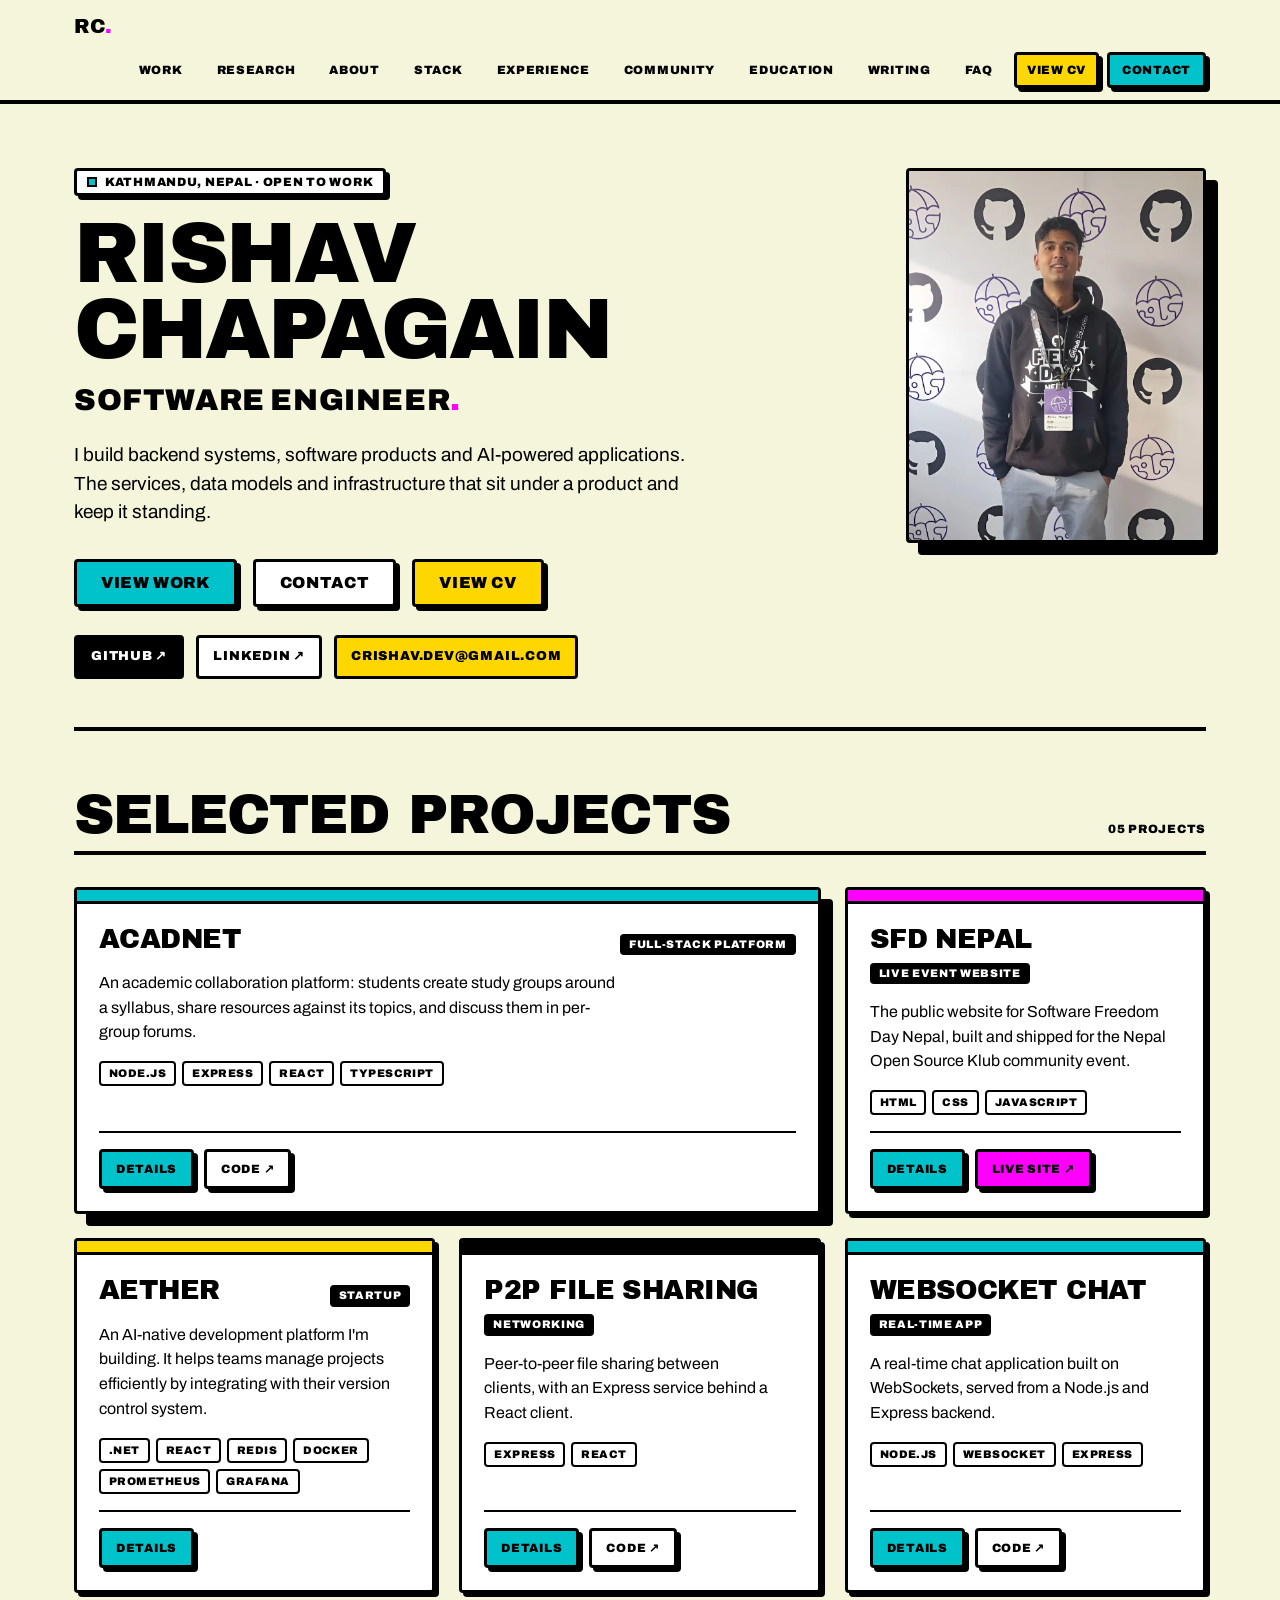
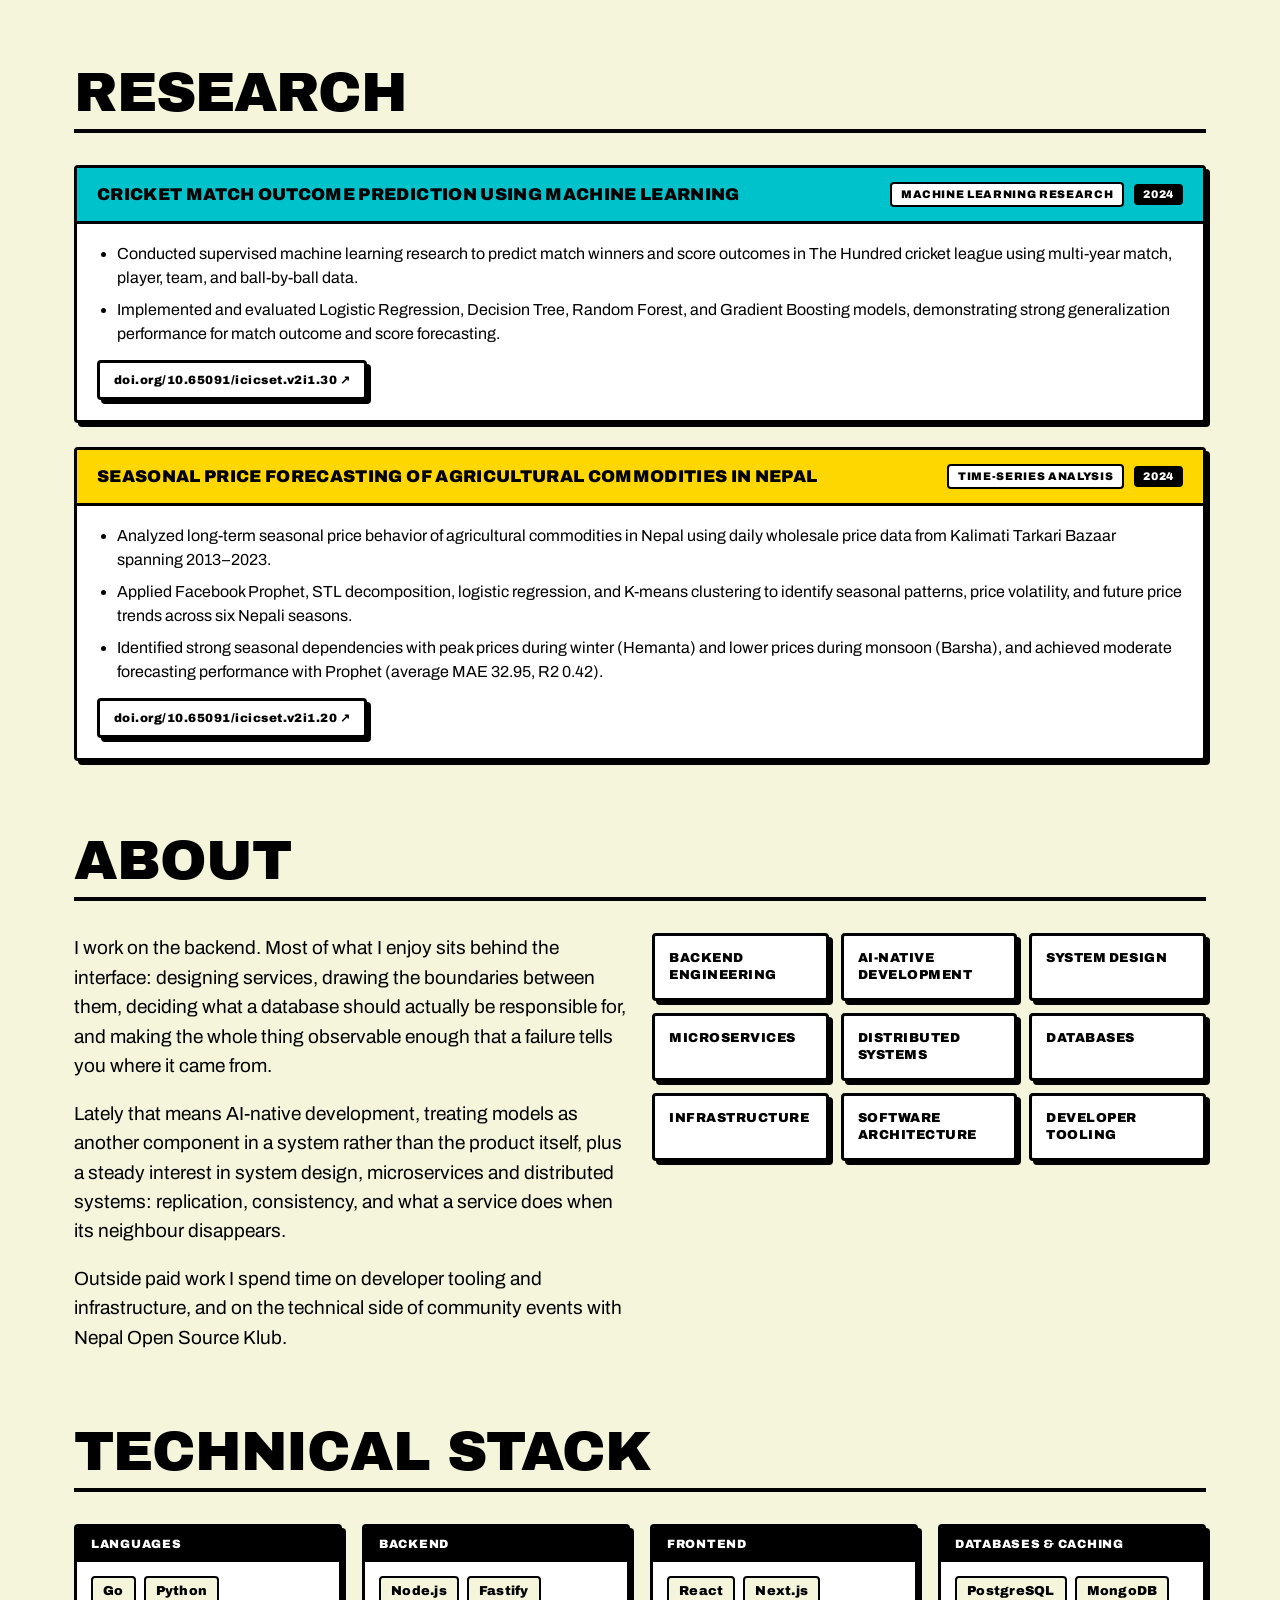
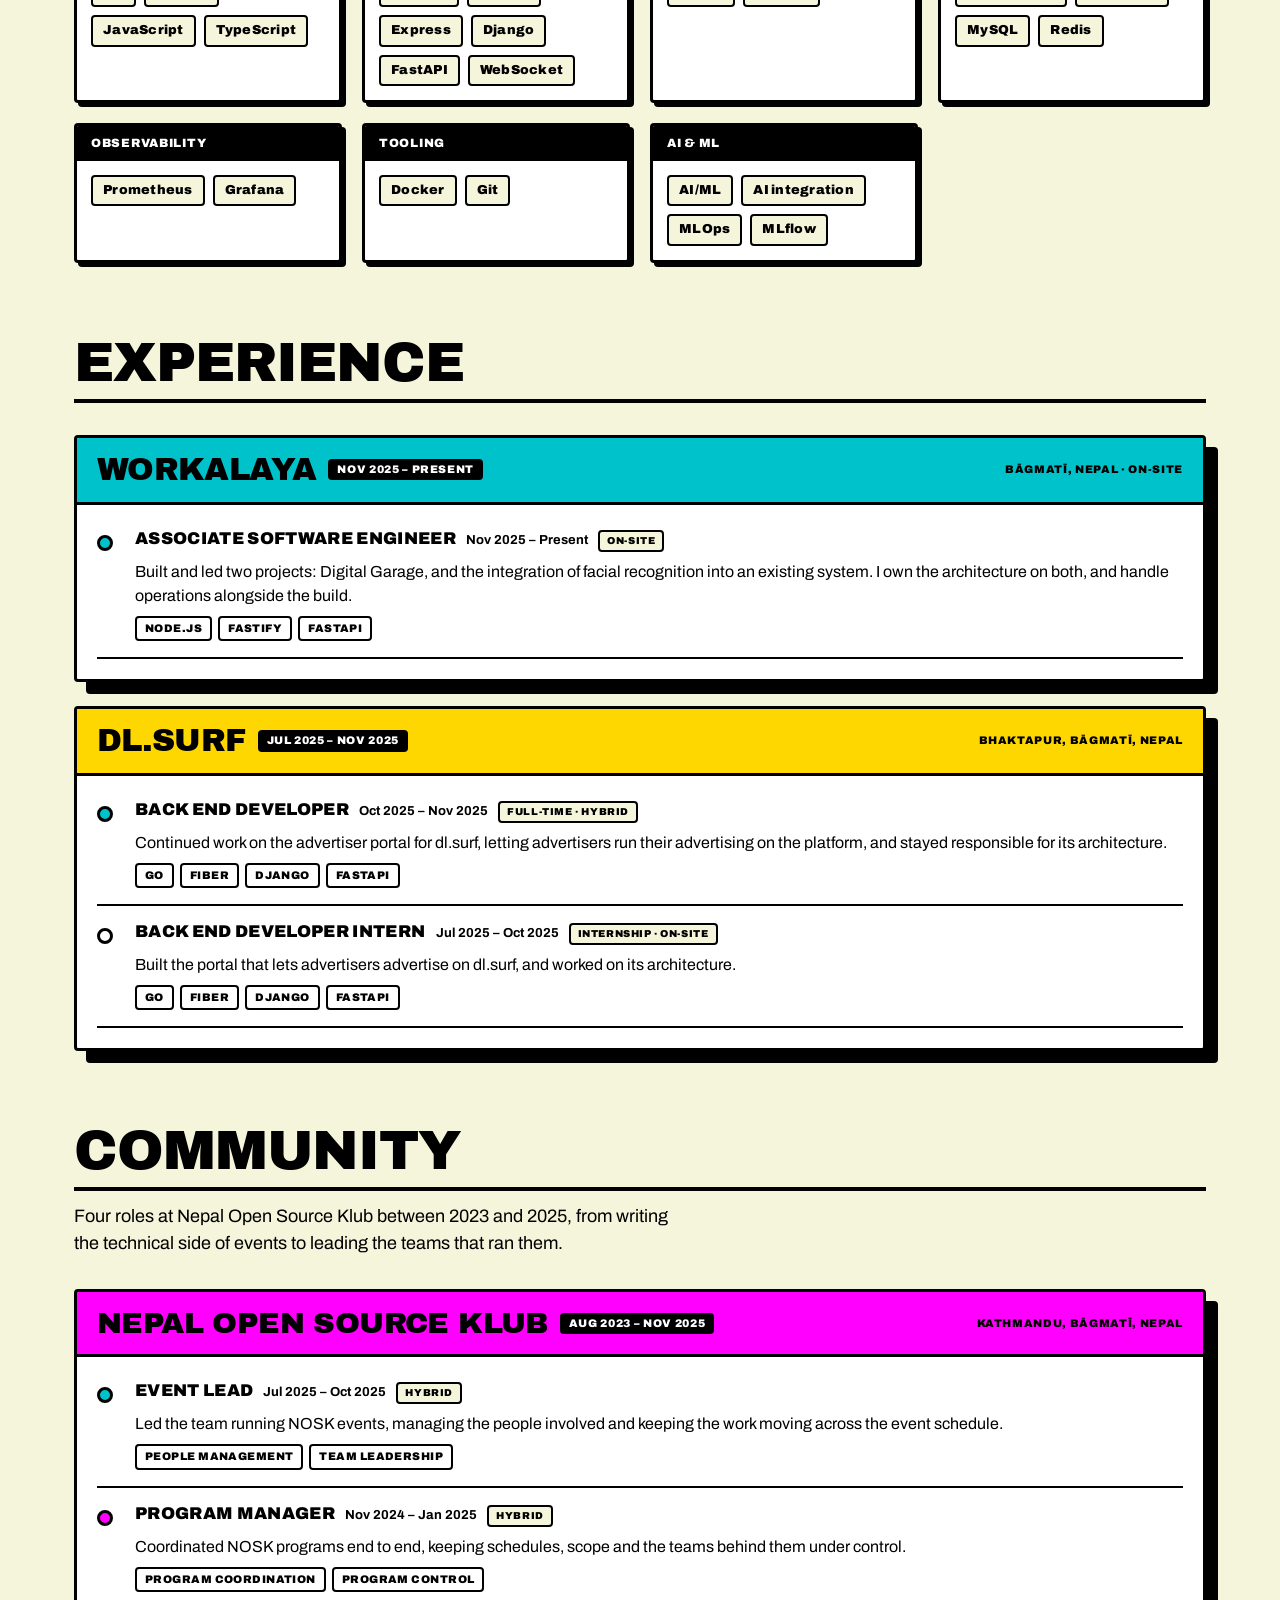
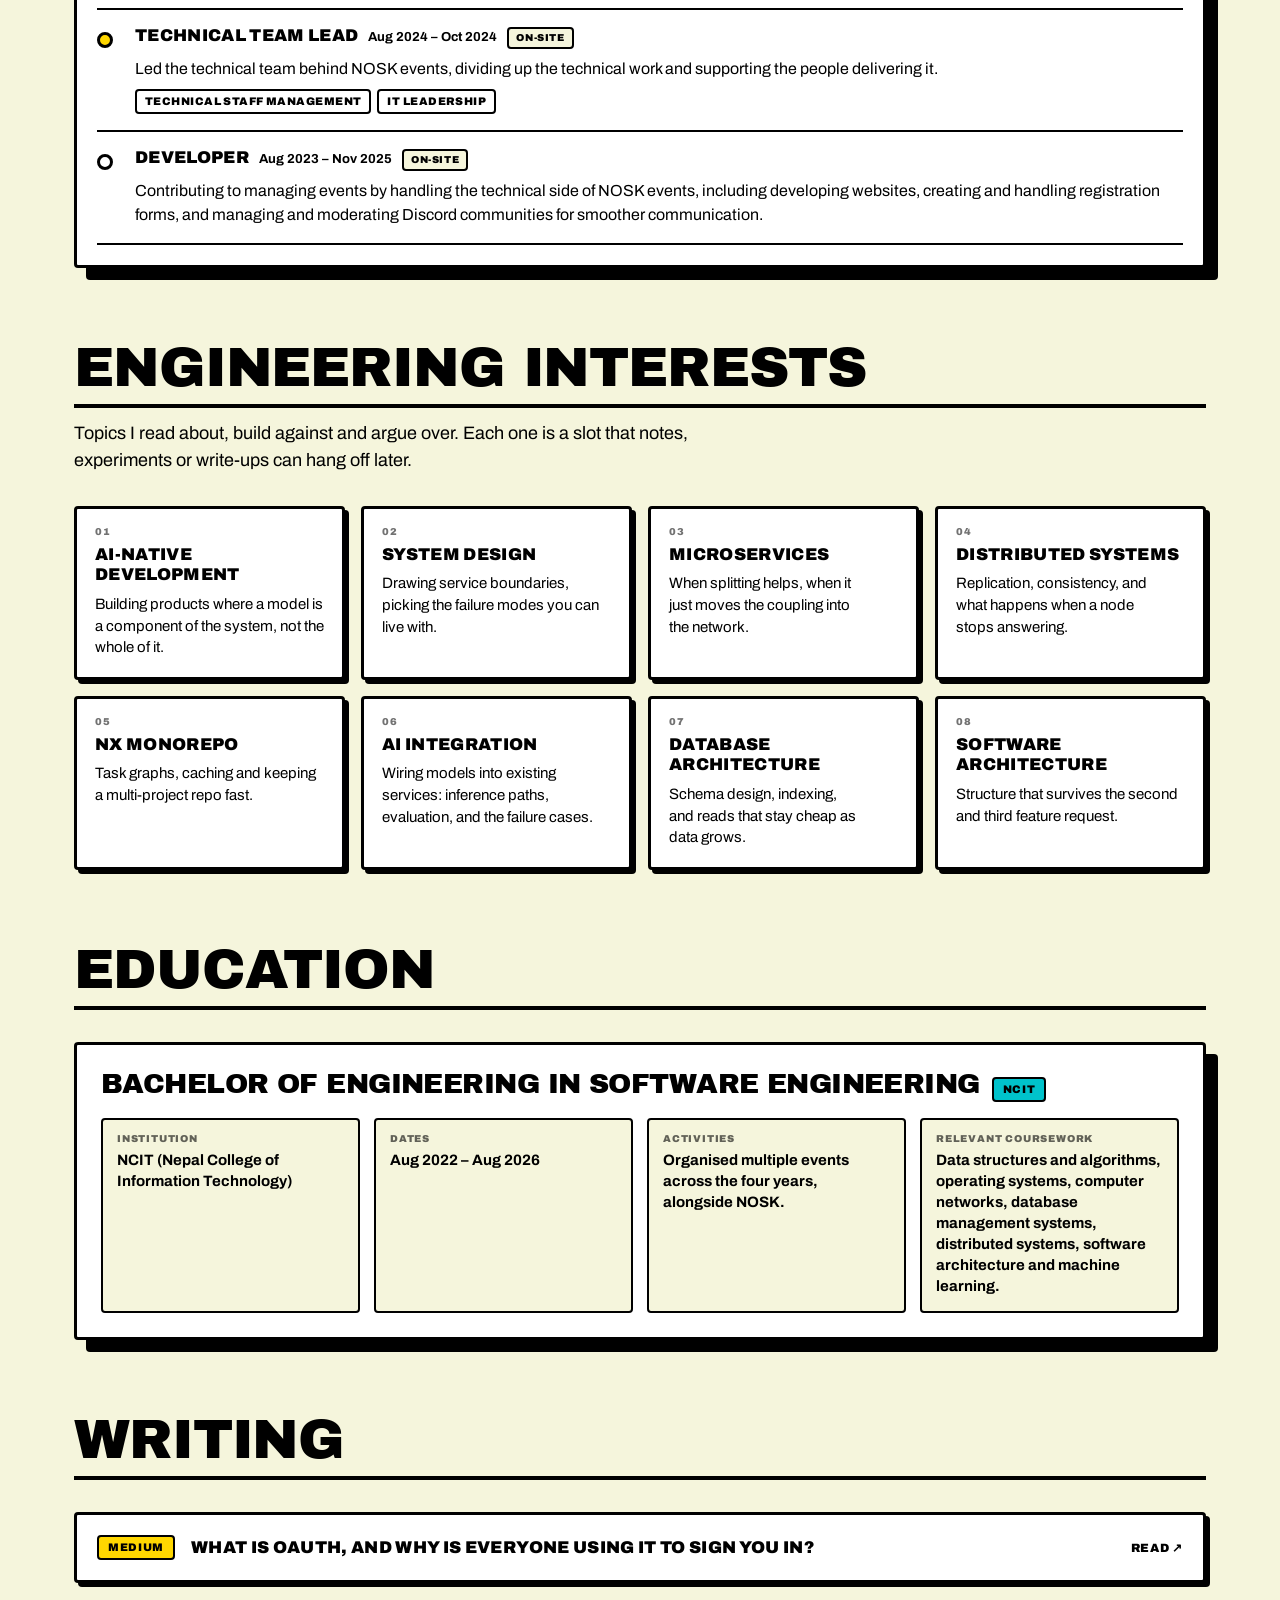
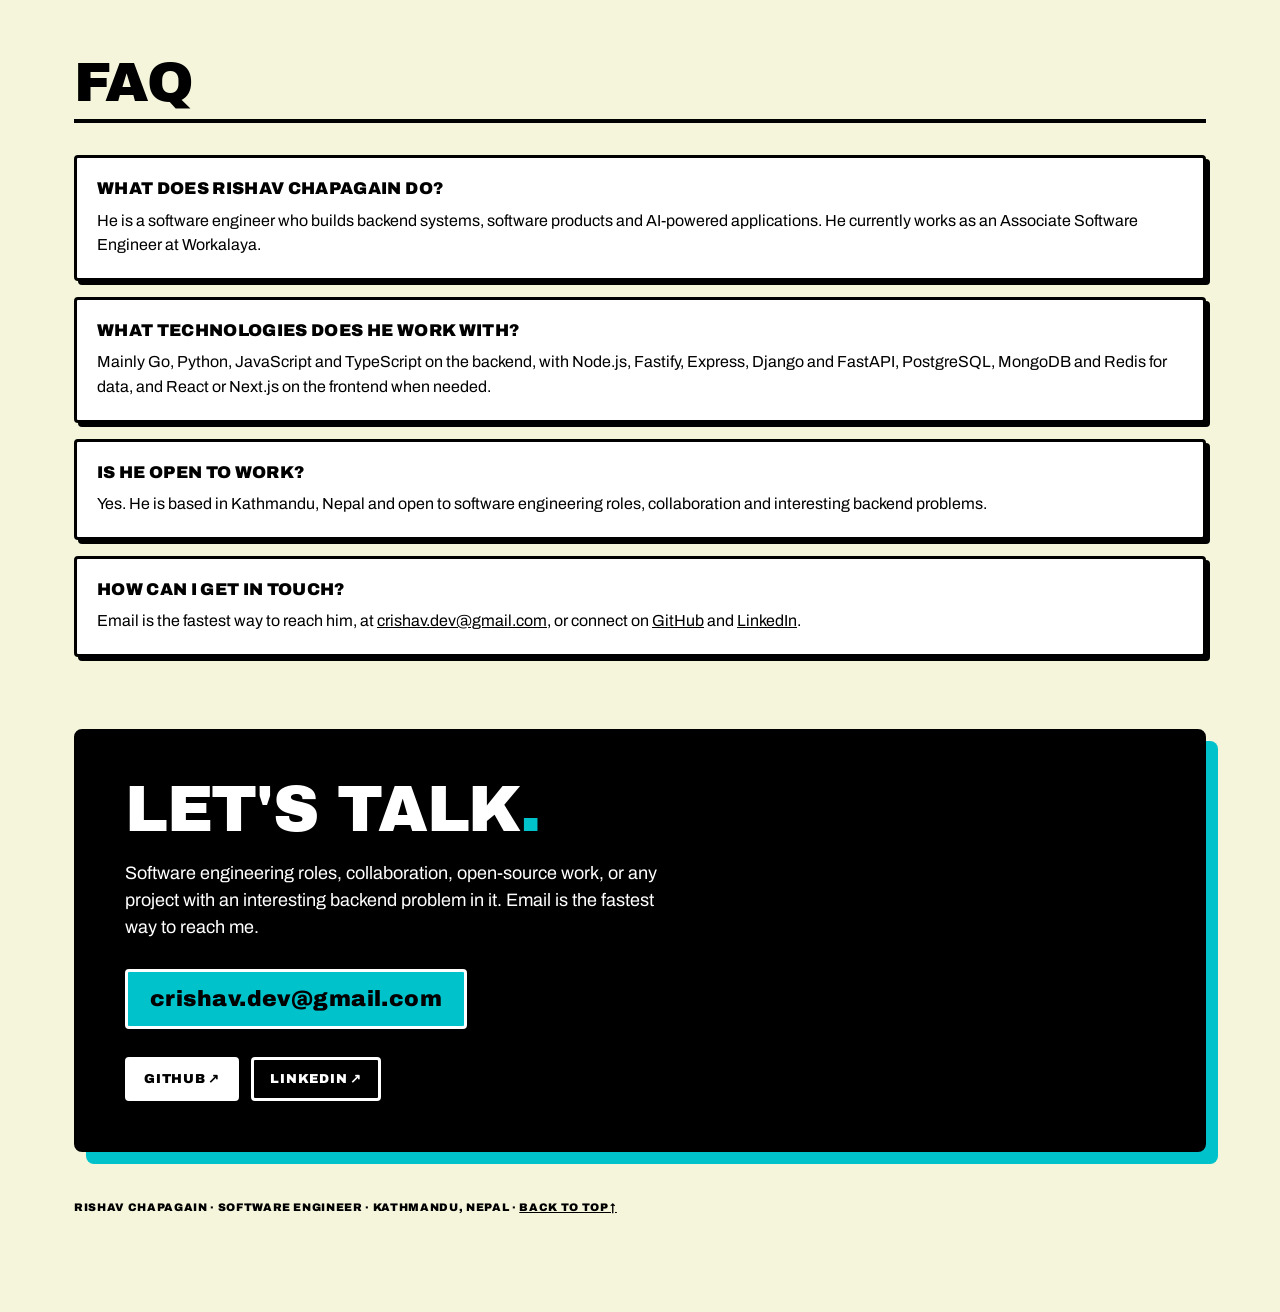
==== commit 49fc6ca3: "Production-grade technical SEO, AEO and GEO pass Head: canonical URL, explicit robots meta, theme-co" ====
--- a/index.html
+++ b/index.html
@@ -3,18 +3,127 @@
 <head>
   <meta charset="utf-8" />
   <meta name="viewport" content="width=device-width, initial-scale=1" />
-  <title>Rishav Chapagain — Software Engineer</title>
+  <title>Rishav Chapagain, Software Engineer</title>
   <meta name="description" content="Rishav Chapagain is a Software Engineer building backend systems, software products and AI-powered applications." />
+  <meta name="author" content="Rishav Chapagain" />
+  <meta name="robots" content="index, follow" />
+  <meta name="theme-color" content="#F5F5DC" />
+  <link rel="canonical" href="https://crishav.com.np/" />
+
+  <link rel="icon" href="assets/favicon.svg" type="image/svg+xml" />
+  <link rel="icon" href="assets/favicon.ico" sizes="32x32" />
+  <link rel="apple-touch-icon" href="assets/apple-touch-icon.png" />
+
   <meta property="og:type" content="website" />
-  <meta property="og:title" content="Rishav Chapagain — Software Engineer" />
+  <meta property="og:site_name" content="Rishav Chapagain" />
+  <meta property="og:title" content="Rishav Chapagain, Software Engineer" />
   <meta property="og:description" content="Backend systems, software products and AI-powered applications." />
-  <meta property="og:url" content="https://github.com/RishavOsaurus" />
+  <meta property="og:url" content="https://crishav.com.np/" />
+  <meta property="og:image" content="https://crishav.com.np/assets/og-image.png" />
+  <meta property="og:image:width" content="1200" />
+  <meta property="og:image:height" content="630" />
+  <meta property="og:image:alt" content="Rishav Chapagain, software engineer" />
+  <meta property="og:locale" content="en_US" />
+
   <meta name="twitter:card" content="summary_large_image" />
+  <meta name="twitter:title" content="Rishav Chapagain, Software Engineer" />
+  <meta name="twitter:description" content="Backend systems, software products and AI-powered applications." />
+  <meta name="twitter:image" content="https://crishav.com.np/assets/og-image.png" />
+  <meta name="twitter:image:alt" content="Rishav Chapagain, software engineer" />
+
+  <link rel="preconnect" href="https://fonts.googleapis.com" />
+  <link rel="preconnect" href="https://fonts.gstatic.com" crossorigin />
+  <link rel="stylesheet" href="https://fonts.googleapis.com/css2?family=Archivo+Black&family=Archivo:wght@400;700;900&display=swap" />
   <link rel="stylesheet" href="styles.css" />
+
+  <script type="application/ld+json">
+  {
+    "@context": "https://schema.org",
+    "@graph": [
+      {
+        "@type": "Person",
+        "@id": "https://crishav.com.np/#person",
+        "name": "Rishav Chapagain",
+        "url": "https://crishav.com.np/",
+        "image": "https://crishav.com.np/assets/portrait.webp",
+        "jobTitle": "Software Engineer",
+        "description": "Software Engineer building backend systems, software products and AI-powered applications.",
+        "email": "mailto:crishav.dev@gmail.com",
+        "address": { "@type": "PostalAddress", "addressLocality": "Kathmandu", "addressCountry": "NP" },
+        "worksFor": { "@type": "Organization", "name": "Workalaya" },
+        "alumniOf": { "@type": "CollegeOrUniversity", "name": "NCIT (Nepal College of Information Technology)" },
+        "knowsAbout": ["Backend engineering", "AI-native development", "System design", "Microservices", "Distributed systems", "Databases", "Software architecture"],
+        "sameAs": [
+          "https://github.com/RishavOsaurus",
+          "https://www.linkedin.com/in/rishav-chapagain/",
+          "https://medium.com/@rishavosaurus"
+        ]
+      },
+      {
+        "@type": "WebSite",
+        "@id": "https://crishav.com.np/#website",
+        "url": "https://crishav.com.np/",
+        "name": "Rishav Chapagain",
+        "inLanguage": "en",
+        "publisher": { "@id": "https://crishav.com.np/#person" }
+      },
+      {
+        "@type": "ProfilePage",
+        "@id": "https://crishav.com.np/#webpage",
+        "url": "https://crishav.com.np/",
+        "name": "Rishav Chapagain, Software Engineer",
+        "description": "Rishav Chapagain is a Software Engineer building backend systems, software products and AI-powered applications.",
+        "inLanguage": "en",
+        "isPartOf": { "@id": "https://crishav.com.np/#website" },
+        "about": { "@id": "https://crishav.com.np/#person" },
+        "mainEntity": { "@id": "https://crishav.com.np/#person" },
+        "primaryImageOfPage": "https://crishav.com.np/assets/portrait.webp"
+      },
+      {
+        "@type": "ItemList",
+        "@id": "https://crishav.com.np/#projects",
+        "name": "Selected projects",
+        "itemListElement": [
+          { "@type": "ListItem", "position": 1, "item": { "@type": "SoftwareSourceCode", "name": "AcadNet", "description": "An academic collaboration platform: students create study groups around a syllabus, share resources against its topics, and discuss them in per-group forums.", "codeRepository": "https://github.com/RishavOsaurus/AcadNet", "programmingLanguage": ["Node.js", "Express", "React", "TypeScript"] } },
+          { "@type": "ListItem", "position": 2, "item": { "@type": "SoftwareSourceCode", "name": "SFD Nepal", "description": "The public website for Software Freedom Day Nepal, built and shipped for the Nepal Open Source Klub community event.", "url": "https://sfd.nosk.org.np/", "programmingLanguage": ["HTML", "CSS", "JavaScript"] } },
+          { "@type": "ListItem", "position": 3, "item": { "@type": "SoftwareSourceCode", "name": "Aether", "description": "An AI-native development platform that helps teams manage projects efficiently by integrating with their version control system.", "programmingLanguage": [".NET", "React", "Redis", "Docker", "Prometheus", "Grafana"] } },
+          { "@type": "ListItem", "position": 4, "item": { "@type": "SoftwareSourceCode", "name": "P2P File Sharing", "description": "Peer-to-peer file sharing between clients, with an Express service behind a React client.", "codeRepository": "https://github.com/RishavOsaurus/p2p-file-sharing", "programmingLanguage": ["Express", "React"] } },
+          { "@type": "ListItem", "position": 5, "item": { "@type": "SoftwareSourceCode", "name": "WebSocket Chat", "description": "A real-time chat application built on WebSockets, served from a Node.js and Express backend.", "codeRepository": "https://github.com/RishavOsaurus/Websockets_Chat", "programmingLanguage": ["Node.js", "WebSocket", "Express"] } }
+        ]
+      },
+      {
+        "@type": "ScholarlyArticle",
+        "headline": "Cricket Match Outcome Prediction Using Machine Learning",
+        "url": "https://doi.org/10.65091/icicset.v2i1.30",
+        "sameAs": "https://doi.org/10.65091/icicset.v2i1.30",
+        "datePublished": "2024",
+        "author": { "@id": "https://crishav.com.np/#person" },
+        "about": "Machine learning research"
+      },
+      {
+        "@type": "ScholarlyArticle",
+        "headline": "Seasonal Price Forecasting of Agricultural Commodities in Nepal",
+        "url": "https://doi.org/10.65091/icicset.v2i1.20",
+        "sameAs": "https://doi.org/10.65091/icicset.v2i1.20",
+        "datePublished": "2024",
+        "author": { "@id": "https://crishav.com.np/#person" },
+        "about": "Time-series analysis"
+      },
+      {
+        "@type": "FAQPage",
+        "mainEntity": [
+          { "@type": "Question", "name": "What does Rishav Chapagain do?", "acceptedAnswer": { "@type": "Answer", "text": "He is a software engineer who builds backend systems, software products and AI-powered applications. He currently works as an Associate Software Engineer at Workalaya." } },
+          { "@type": "Question", "name": "What technologies does he work with?", "acceptedAnswer": { "@type": "Answer", "text": "Mainly Go, Python, JavaScript and TypeScript on the backend, with Node.js, Fastify, Express, Django and FastAPI, PostgreSQL, MongoDB and Redis for data, and React or Next.js on the frontend when needed." } },
+          { "@type": "Question", "name": "Is he open to work?", "acceptedAnswer": { "@type": "Answer", "text": "Yes. He is based in Kathmandu, Nepal and open to software engineering roles, collaboration and interesting backend problems." } },
+          { "@type": "Question", "name": "How can I get in touch?", "acceptedAnswer": { "@type": "Answer", "text": "Email is the fastest way to reach him, at crishav.dev@gmail.com, or connect on GitHub and LinkedIn." } }
+        ]
+      }
+    ]
+  }
+  </script>
 </head>
 <body>
 
-<div style="background: var(--paper-beige); min-height: 100vh;">
   <header style="position: sticky; top: 0; z-index: 50; background: var(--paper-beige); border-bottom: 4px solid var(--black);">
     <nav style="max-width: 1180px; margin: 0 auto; padding: 12px 24px; display: flex; flex-wrap: wrap; align-items: center; gap: 12px 24px;">
       <a href="#top" style="font: 400 20px/1 var(--font-display); letter-spacing: -0.02em; text-transform: uppercase; text-decoration: none; padding: 4px 6px; margin-left: -6px;">RC<span style="color: var(--accent-magenta);">.</span></a>
@@ -27,12 +136,13 @@
         <li><a href="#community" style="display: inline-flex; align-items: center; min-height: 36px; padding: 6px 10px; font: 900 12px/1 var(--font-body); letter-spacing: 0.06em; text-transform: uppercase; text-decoration: none; border: 3px solid transparent; border-radius: 4px;">Community</a></li>
         <li><a href="#education" style="display: inline-flex; align-items: center; min-height: 36px; padding: 6px 10px; font: 900 12px/1 var(--font-body); letter-spacing: 0.06em; text-transform: uppercase; text-decoration: none; border: 3px solid transparent; border-radius: 4px;">Education</a></li>
         <li><a href="#writing" style="display: inline-flex; align-items: center; min-height: 36px; padding: 6px 10px; font: 900 12px/1 var(--font-body); letter-spacing: 0.06em; text-transform: uppercase; text-decoration: none; border: 3px solid transparent; border-radius: 4px;">Writing</a></li>
+        <li><a href="#faq" style="display: inline-flex; align-items: center; min-height: 36px; padding: 6px 10px; font: 900 12px/1 var(--font-body); letter-spacing: 0.06em; text-transform: uppercase; text-decoration: none; border: 3px solid transparent; border-radius: 4px;">FAQ</a></li>
         <li><button type="button" data-cv-open="1" style="display: inline-flex; align-items: center; min-height: 36px; padding: 6px 10px; background: var(--accent-yellow); border: 3px solid var(--black); border-radius: 4px; box-shadow: 4px 4px 0 0 var(--black); font: 900 12px/1 var(--font-body); letter-spacing: 0.06em; text-transform: uppercase; cursor: pointer;">View CV</button></li>
         <li><a href="#contact" style="display: inline-flex; align-items: center; min-height: 36px; padding: 6px 12px; font: 900 12px/1 var(--font-body); letter-spacing: 0.06em; text-transform: uppercase; text-decoration: none; background: var(--accent-teal); border: 3px solid var(--black); border-radius: 4px; box-shadow: 4px 4px 0 0 var(--black);">Contact</a></li>
       </ul>
     </nav>
   </header>
-  <main id="top" style="max-width: 1180px; margin: 0 auto; padding: 0 24px 96px;">
+  <main id="top" style="max-width: 1180px; margin: 0 auto; padding: 0 24px 0;">
     <section aria-labelledby="hero-name" style="padding: 64px 0 48px; border-bottom: 4px solid var(--black);">
       <div class="hero">
       <div>
@@ -62,7 +172,7 @@
       </div>
       <aside style="display: flex; flex-direction: column; gap: 12px;">
         <div style="position: relative; width: 100%; aspect-ratio: 4 / 5; background: var(--accent-teal); border: 3px solid var(--black); border-radius: 4px; box-shadow: 12px 12px 0 0 var(--black); overflow: hidden;">
-          <img src="assets/portrait.webp" alt="Rishav Chapagain" style="width:100%;height:100%;object-fit:cover;display:block" />
+          <img src="assets/portrait.webp" alt="Portrait of Rishav Chapagain" width="455" height="588" fetchpriority="high" decoding="async" style="width:100%;height:100%;object-fit:cover;display:block" />
         </div>
       </aside>
       </div>
@@ -227,7 +337,7 @@
             <header style="display: flex; flex-wrap: wrap; align-items: center; gap: 10px; padding: 14px 20px; border-bottom: 3px solid var(--black); background: var(--accent-teal);">
               <h3 style="margin: 0; flex: 1 1 260px; font: 900 17px/1.25 var(--font-body); letter-spacing: 0.02em; text-transform: uppercase;">Cricket Match Outcome Prediction Using Machine Learning</h3>
               <span style="padding: 4px 9px; background: var(--white); border: 2px solid var(--black); border-radius: 4px; font: 900 11px/1.2 var(--font-body); letter-spacing: 0.06em; text-transform: uppercase;">Machine learning research</span>
-              <span style="padding: 4px 9px; background: var(--black); color: var(--white); border-radius: 4px; font: 900 11px/1.2 var(--font-body); letter-spacing: 0.06em;">2024</span>
+              <time datetime="2024" style="padding: 4px 9px; background: var(--black); color: var(--white); border-radius: 4px; font: 900 11px/1.2 var(--font-body); letter-spacing: 0.06em;">2024</time>
             </header>
             <div style="padding: 18px 20px 20px; display: flex; flex-direction: column; gap: 14px;">
               <ul style="margin: 0; padding-left: 20px; display: flex; flex-direction: column; gap: 8px;">
@@ -241,7 +351,7 @@
             <header style="display: flex; flex-wrap: wrap; align-items: center; gap: 10px; padding: 14px 20px; border-bottom: 3px solid var(--black); background: var(--accent-yellow);">
               <h3 style="margin: 0; flex: 1 1 260px; font: 900 17px/1.25 var(--font-body); letter-spacing: 0.02em; text-transform: uppercase;">Seasonal Price Forecasting of Agricultural Commodities in Nepal</h3>
               <span style="padding: 4px 9px; background: var(--white); border: 2px solid var(--black); border-radius: 4px; font: 900 11px/1.2 var(--font-body); letter-spacing: 0.06em; text-transform: uppercase;">Time-series analysis</span>
-              <span style="padding: 4px 9px; background: var(--black); color: var(--white); border-radius: 4px; font: 900 11px/1.2 var(--font-body); letter-spacing: 0.06em;">2024</span>
+              <time datetime="2024" style="padding: 4px 9px; background: var(--black); color: var(--white); border-radius: 4px; font: 900 11px/1.2 var(--font-body); letter-spacing: 0.06em;">2024</time>
             </header>
             <div style="padding: 18px 20px 20px; display: flex; flex-direction: column; gap: 14px;">
               <ul style="margin: 0; padding-left: 20px; display: flex; flex-direction: column; gap: 8px;">
@@ -345,7 +455,7 @@
           <article style="background: var(--white); border: 3px solid var(--black); border-radius: 4px; box-shadow: 12px 12px 0 0 var(--black);">
             <header style="display: flex; flex-wrap: wrap; align-items: center; gap: 12px; padding: 16px 20px; border-bottom: 3px solid var(--black); background: var(--accent-teal);">
               <h3 style="margin: 0; font: 400 clamp(22px, 3vw, 32px)/1 var(--font-display); letter-spacing: -0.02em; text-transform: uppercase;">Workalaya</h3>
-              <span style="padding: 4px 9px; background: var(--black); color: var(--white); border-radius: 4px; font: 900 11px/1.2 var(--font-body); letter-spacing: 0.06em; text-transform: uppercase;">Nov 2025 – Present</span>
+              <span style="padding: 4px 9px; background: var(--black); color: var(--white); border-radius: 4px; font: 900 11px/1.2 var(--font-body); letter-spacing: 0.06em; text-transform: uppercase;"><time datetime="2025-11">Nov 2025</time> – Present</span>
               <span style="margin-left: auto; font: 900 11px/1.2 var(--font-body); letter-spacing: 0.06em; text-transform: uppercase;">Bāgmatī, Nepal · On-site</span>
             </header>
             <div style="padding: 8px 20px 20px;">
@@ -355,7 +465,7 @@
                     <div style="display: flex; flex-direction: column; gap: 8px;">
                       <div style="display: flex; flex-wrap: wrap; align-items: baseline; gap: 10px;">
                         <h4 style="margin: 0; font: 900 17px/1.2 var(--font-body); letter-spacing: 0.02em; text-transform: uppercase;">Associate Software Engineer</h4>
-                        <span style="font: 700 13px/1.2 var(--font-body);">Nov 2025 – Present</span>
+                        <span style="font: 700 13px/1.2 var(--font-body);"><time datetime="2025-11">Nov 2025</time> – Present</span>
                         <span style="padding: 3px 7px; background: var(--paper-beige); border: 2px solid var(--black); border-radius: 4px; font: 900 10px/1.2 var(--font-body); letter-spacing: 0.06em; text-transform: uppercase;">On-site</span>
                       </div>
                         <p style="margin: 0; font: 400 16px/1.5 var(--font-body); text-wrap: pretty;">Built and led two projects: Digital Garage, and the integration of facial recognition into an existing system. I own the architecture on both, and handle operations alongside the build.</p>
@@ -372,7 +482,7 @@
           <article style="background: var(--white); border: 3px solid var(--black); border-radius: 4px; box-shadow: 12px 12px 0 0 var(--black);">
             <header style="display: flex; flex-wrap: wrap; align-items: center; gap: 12px; padding: 16px 20px; border-bottom: 3px solid var(--black); background: var(--accent-yellow);">
               <h3 style="margin: 0; font: 400 clamp(22px, 3vw, 32px)/1 var(--font-display); letter-spacing: -0.02em; text-transform: uppercase;">dl.surf</h3>
-              <span style="padding: 4px 9px; background: var(--black); color: var(--white); border-radius: 4px; font: 900 11px/1.2 var(--font-body); letter-spacing: 0.06em; text-transform: uppercase;">Jul 2025 – Nov 2025</span>
+              <span style="padding: 4px 9px; background: var(--black); color: var(--white); border-radius: 4px; font: 900 11px/1.2 var(--font-body); letter-spacing: 0.06em; text-transform: uppercase;"><time datetime="2025-07">Jul 2025</time> – <time datetime="2025-11">Nov 2025</time></span>
               <span style="margin-left: auto; font: 900 11px/1.2 var(--font-body); letter-spacing: 0.06em; text-transform: uppercase;">Bhaktapur, Bāgmatī, Nepal</span>
             </header>
             <div style="padding: 8px 20px 20px;">
@@ -382,7 +492,7 @@
                     <div style="display: flex; flex-direction: column; gap: 8px;">
                       <div style="display: flex; flex-wrap: wrap; align-items: baseline; gap: 10px;">
                         <h4 style="margin: 0; font: 900 17px/1.2 var(--font-body); letter-spacing: 0.02em; text-transform: uppercase;">Back End Developer</h4>
-                        <span style="font: 700 13px/1.2 var(--font-body);">Oct 2025 – Nov 2025</span>
+                        <span style="font: 700 13px/1.2 var(--font-body);"><time datetime="2025-10">Oct 2025</time> – <time datetime="2025-11">Nov 2025</time></span>
                         <span style="padding: 3px 7px; background: var(--paper-beige); border: 2px solid var(--black); border-radius: 4px; font: 900 10px/1.2 var(--font-body); letter-spacing: 0.06em; text-transform: uppercase;">Full-time · Hybrid</span>
                       </div>
                         <p style="margin: 0; font: 400 16px/1.5 var(--font-body); text-wrap: pretty;">Continued work on the advertiser portal for dl.surf, letting advertisers run their advertising on the platform, and stayed responsible for its architecture.</p>
@@ -399,7 +509,7 @@
                     <div style="display: flex; flex-direction: column; gap: 8px;">
                       <div style="display: flex; flex-wrap: wrap; align-items: baseline; gap: 10px;">
                         <h4 style="margin: 0; font: 900 17px/1.2 var(--font-body); letter-spacing: 0.02em; text-transform: uppercase;">Back End Developer Intern</h4>
-                        <span style="font: 700 13px/1.2 var(--font-body);">Jul 2025 – Oct 2025</span>
+                        <span style="font: 700 13px/1.2 var(--font-body);"><time datetime="2025-07">Jul 2025</time> – <time datetime="2025-10">Oct 2025</time></span>
                         <span style="padding: 3px 7px; background: var(--paper-beige); border: 2px solid var(--black); border-radius: 4px; font: 900 10px/1.2 var(--font-body); letter-spacing: 0.06em; text-transform: uppercase;">Internship · On-site</span>
                       </div>
                         <p style="margin: 0; font: 400 16px/1.5 var(--font-body); text-wrap: pretty;">Built the portal that lets advertisers advertise on dl.surf, and worked on its architecture.</p>
@@ -422,7 +532,7 @@
       <article style="background: var(--white); border: 3px solid var(--black); border-radius: 4px; box-shadow: 12px 12px 0 0 var(--black);">
         <header style="display: flex; flex-wrap: wrap; align-items: center; gap: 12px; padding: 16px 20px; border-bottom: 3px solid var(--black); background: var(--accent-magenta);">
           <h3 style="margin: 0; font: 400 clamp(20px, 3vw, 30px)/1 var(--font-display); letter-spacing: -0.02em; text-transform: uppercase;">Nepal Open Source Klub</h3>
-          <span style="padding: 4px 9px; background: var(--black); color: var(--white); border-radius: 4px; font: 900 11px/1.2 var(--font-body); letter-spacing: 0.06em; text-transform: uppercase;">Aug 2023 – Nov 2025</span>
+          <span style="padding: 4px 9px; background: var(--black); color: var(--white); border-radius: 4px; font: 900 11px/1.2 var(--font-body); letter-spacing: 0.06em; text-transform: uppercase;"><time datetime="2023-08">Aug 2023</time> – <time datetime="2025-11">Nov 2025</time></span>
           <span style="margin-left: auto; font: 900 11px/1.2 var(--font-body); letter-spacing: 0.06em; text-transform: uppercase;">Kathmandu, Bāgmatī, Nepal</span>
         </header>
         <ol style="list-style: none; margin: 0; padding: 8px 20px 20px;">
@@ -431,7 +541,7 @@
               <div style="display: flex; flex-direction: column; gap: 8px;">
                 <div style="display: flex; flex-wrap: wrap; align-items: baseline; gap: 10px;">
                   <h4 style="margin: 0; font: 900 17px/1.2 var(--font-body); letter-spacing: 0.02em; text-transform: uppercase;">Event Lead</h4>
-                  <span style="font: 700 13px/1.2 var(--font-body);">Jul 2025 – Oct 2025</span>
+                  <span style="font: 700 13px/1.2 var(--font-body);"><time datetime="2025-07">Jul 2025</time> – <time datetime="2025-10">Oct 2025</time></span>
                   <span style="padding: 3px 7px; background: var(--paper-beige); border: 2px solid var(--black); border-radius: 4px; font: 900 10px/1.2 var(--font-body); letter-spacing: 0.06em; text-transform: uppercase;">Hybrid</span>
                 </div>
                   <p style="margin: 0; font: 400 16px/1.5 var(--font-body); text-wrap: pretty;">Led the team running NOSK events, managing the people involved and keeping the work moving across the event schedule.</p>
@@ -446,7 +556,7 @@
               <div style="display: flex; flex-direction: column; gap: 8px;">
                 <div style="display: flex; flex-wrap: wrap; align-items: baseline; gap: 10px;">
                   <h4 style="margin: 0; font: 900 17px/1.2 var(--font-body); letter-spacing: 0.02em; text-transform: uppercase;">Program Manager</h4>
-                  <span style="font: 700 13px/1.2 var(--font-body);">Nov 2024 – Jan 2025</span>
+                  <span style="font: 700 13px/1.2 var(--font-body);"><time datetime="2024-11">Nov 2024</time> – <time datetime="2025-01">Jan 2025</time></span>
                   <span style="padding: 3px 7px; background: var(--paper-beige); border: 2px solid var(--black); border-radius: 4px; font: 900 10px/1.2 var(--font-body); letter-spacing: 0.06em; text-transform: uppercase;">Hybrid</span>
                 </div>
                   <p style="margin: 0; font: 400 16px/1.5 var(--font-body); text-wrap: pretty;">Coordinated NOSK programs end to end, keeping schedules, scope and the teams behind them under control.</p>
@@ -461,7 +571,7 @@
               <div style="display: flex; flex-direction: column; gap: 8px;">
                 <div style="display: flex; flex-wrap: wrap; align-items: baseline; gap: 10px;">
                   <h4 style="margin: 0; font: 900 17px/1.2 var(--font-body); letter-spacing: 0.02em; text-transform: uppercase;">Technical Team Lead</h4>
-                  <span style="font: 700 13px/1.2 var(--font-body);">Aug 2024 – Oct 2024</span>
+                  <span style="font: 700 13px/1.2 var(--font-body);"><time datetime="2024-08">Aug 2024</time> – <time datetime="2024-10">Oct 2024</time></span>
                   <span style="padding: 3px 7px; background: var(--paper-beige); border: 2px solid var(--black); border-radius: 4px; font: 900 10px/1.2 var(--font-body); letter-spacing: 0.06em; text-transform: uppercase;">On-site</span>
                 </div>
                   <p style="margin: 0; font: 400 16px/1.5 var(--font-body); text-wrap: pretty;">Led the technical team behind NOSK events, dividing up the technical work and supporting the people delivering it.</p>
@@ -476,7 +586,7 @@
               <div style="display: flex; flex-direction: column; gap: 8px;">
                 <div style="display: flex; flex-wrap: wrap; align-items: baseline; gap: 10px;">
                   <h4 style="margin: 0; font: 900 17px/1.2 var(--font-body); letter-spacing: 0.02em; text-transform: uppercase;">Developer</h4>
-                  <span style="font: 700 13px/1.2 var(--font-body);">Aug 2023 – Nov 2025</span>
+                  <span style="font: 700 13px/1.2 var(--font-body);"><time datetime="2023-08">Aug 2023</time> – <time datetime="2025-11">Nov 2025</time></span>
                   <span style="padding: 3px 7px; background: var(--paper-beige); border: 2px solid var(--black); border-radius: 4px; font: 900 10px/1.2 var(--font-body); letter-spacing: 0.06em; text-transform: uppercase;">On-site</span>
                 </div>
                   <p style="margin: 0; font: 400 16px/1.5 var(--font-body); text-wrap: pretty;">Contributing to managing events by handling the technical side of NOSK events, including developing websites, creating and handling registration forms, and managing and moderating Discord communities for smoother communication.</p>
@@ -545,7 +655,7 @@
             </div>
             <div style="padding: 14px; background: var(--paper-beige); border: 2px solid var(--black); border-radius: 4px; display: flex; flex-direction: column; gap: 6px;">
               <span style="font: 900 10px/1 var(--font-body); letter-spacing: 0.08em; text-transform: uppercase; opacity: 0.6;">Dates</span>
-              <span style="font: 700 15px/1.4 var(--font-body);">Aug 2022 – Aug 2026</span>
+              <span style="font: 700 15px/1.4 var(--font-body);"><time datetime="2022-08">Aug 2022</time> – <time datetime="2026-08">Aug 2026</time></span>
             </div>
             <div style="padding: 14px; background: var(--paper-beige); border: 2px solid var(--black); border-radius: 4px; display: flex; flex-direction: column; gap: 6px;">
               <span style="font: 900 10px/1 var(--font-body); letter-spacing: 0.08em; text-transform: uppercase; opacity: 0.6;">Activities</span>
@@ -570,7 +680,28 @@
           </li>
       </ul>
     </section>
-    <section id="contact" aria-labelledby="contact-h" style="padding: 56px 0 0;">
+    <section id="faq" aria-labelledby="faq-h" style="padding: 56px 0 16px;">
+      <h2 id="faq-h" style="margin: 0 0 32px; padding-bottom: 8px; border-bottom: 4px solid var(--black); font: 400 clamp(32px, 6vw, 56px)/1 var(--font-display); letter-spacing: -0.02em; text-transform: uppercase;">FAQ</h2>
+      <div style="display: flex; flex-direction: column; gap: 16px;">
+          <div style="padding: 20px; background: var(--white); border: 3px solid var(--black); border-radius: 4px; box-shadow: 4px 4px 0 0 var(--black);">
+            <h3 style="margin: 0 0 8px; font: 900 17px/1.3 var(--font-body); letter-spacing: 0.02em; text-transform: uppercase;">What does Rishav Chapagain do?</h3>
+            <p style="margin: 0; font: 400 16px/1.55 var(--font-body); text-wrap: pretty;">He is a software engineer who builds backend systems, software products and AI-powered applications. He currently works as an Associate Software Engineer at Workalaya.</p>
+          </div>
+          <div style="padding: 20px; background: var(--white); border: 3px solid var(--black); border-radius: 4px; box-shadow: 4px 4px 0 0 var(--black);">
+            <h3 style="margin: 0 0 8px; font: 900 17px/1.3 var(--font-body); letter-spacing: 0.02em; text-transform: uppercase;">What technologies does he work with?</h3>
+            <p style="margin: 0; font: 400 16px/1.55 var(--font-body); text-wrap: pretty;">Mainly Go, Python, JavaScript and TypeScript on the backend, with Node.js, Fastify, Express, Django and FastAPI, PostgreSQL, MongoDB and Redis for data, and React or Next.js on the frontend when needed.</p>
+          </div>
+          <div style="padding: 20px; background: var(--white); border: 3px solid var(--black); border-radius: 4px; box-shadow: 4px 4px 0 0 var(--black);">
+            <h3 style="margin: 0 0 8px; font: 900 17px/1.3 var(--font-body); letter-spacing: 0.02em; text-transform: uppercase;">Is he open to work?</h3>
+            <p style="margin: 0; font: 400 16px/1.55 var(--font-body); text-wrap: pretty;">Yes. He is based in Kathmandu, Nepal and open to software engineering roles, collaboration and interesting backend problems.</p>
+          </div>
+          <div style="padding: 20px; background: var(--white); border: 3px solid var(--black); border-radius: 4px; box-shadow: 4px 4px 0 0 var(--black);">
+            <h3 style="margin: 0 0 8px; font: 900 17px/1.3 var(--font-body); letter-spacing: 0.02em; text-transform: uppercase;">How can I get in touch?</h3>
+            <p style="margin: 0; font: 400 16px/1.55 var(--font-body); text-wrap: pretty;">Email is the fastest way to reach him, at <a href="mailto:crishav.dev@gmail.com">crishav.dev@gmail.com</a>, or connect on <a href="https://github.com/RishavOsaurus" target="_blank" rel="noopener noreferrer">GitHub</a> and <a href="https://www.linkedin.com/in/rishav-chapagain/" target="_blank" rel="noopener noreferrer">LinkedIn</a>.</p>
+          </div>
+      </div>
+    </section>
+    <section id="contact" aria-labelledby="contact-h" style="padding: 56px 0 24px;">
       <div style="background: var(--black); color: var(--white); border: 3px solid var(--black); border-radius: 8px; box-shadow: 12px 12px 0 0 var(--accent-teal); padding: clamp(24px, 5vw, 48px);">
         <h2 id="contact-h" style="margin: 0; font: 400 clamp(32px, 7vw, 64px)/0.95 var(--font-display); letter-spacing: -0.02em; text-transform: uppercase;">Let's talk<span style="color: var(--accent-teal);">.</span></h2>
         <p style="margin: 20px 0 0; max-width: 560px; font: 400 18px/1.5 var(--font-body); text-wrap: pretty;">Software engineering roles, collaboration, open-source work, or any project with an interesting backend problem in it. Email is the fastest way to reach me.</p>
@@ -580,10 +711,11 @@
           <li><a href="https://www.linkedin.com/in/rishav-chapagain/" target="_blank" rel="noopener noreferrer" style="display: inline-flex; align-items: center; min-height: 44px; padding: 10px 16px; background: transparent; color: var(--white); border: 3px solid var(--white); border-radius: 4px; font: 900 13px/1 var(--font-body); letter-spacing: 0.06em; text-transform: uppercase; text-decoration: none;">LinkedIn ↗</a></li>
         </ul>
       </div>
-      <p style="margin: 24px 0 0; font: 900 11px/1.4 var(--font-body); letter-spacing: 0.06em; text-transform: uppercase;">Rishav Chapagain · Software Engineer · Kathmandu, Nepal</p>
     </section>
   </main>
-</div>
+  <footer style="max-width: 1180px; margin: 0 auto; padding: 24px 24px 96px;">
+    <p style="margin: 0; font: 900 11px/1.4 var(--font-body); letter-spacing: 0.06em; text-transform: uppercase;">Rishav Chapagain · Software Engineer · Kathmandu, Nepal · <a href="#top">Back to top ↑</a></p>
+  </footer>
   <div id="cv-modal" role="dialog" aria-modal="true" aria-label="Curriculum vitae" hidden style="position: fixed; inset: 0; z-index: 100; display: none; flex-direction: column; background: var(--grey-panel); padding: clamp(12px, 3vw, 32px);">
     <div style="display: flex; flex-direction: column; flex: 1; min-height: 0; max-width: 900px; width: 100%; margin: 0 auto; background: var(--white); border: 4px solid var(--black); border-radius: 8px; box-shadow: 12px 12px 0 0 var(--black); overflow: hidden;">
       <header style="display: flex; flex-wrap: wrap; align-items: center; gap: 12px; padding: 14px 18px; border-bottom: 4px solid var(--black); background: var(--accent-yellow);">
@@ -595,7 +727,7 @@
         </div>
       </header>
       <div style="flex: 1; min-height: 0; background: var(--grey-fill);">
-        <iframe src="assets/rishav-chapagain-cv.pdf#view=FitH" title="Curriculum vitae" style="width: 100%; height: 100%; display: block; border: 0;"></iframe>
+        <iframe data-src="assets/rishav-chapagain-cv.pdf#view=FitH" title="Curriculum vitae" loading="lazy" style="width: 100%; height: 100%; display: block; border: 0;"></iframe>
       </div>
     </div>
   </div>
--- a/styles.css
+++ b/styles.css
@@ -4,8 +4,13 @@
 
 /* tokens/fonts.css */
 /* Archivo Black + Archivo are SUBSTITUTIONS for the source sheet's display face.
-   No font binaries were supplied with the kit. See readme.md > Typography. */
-@import url("https://fonts.googleapis.com/css2?family=Archivo+Black&family=Archivo:wght@400;500;600;700;800;900&family=JetBrains+Mono:wght@400;700&display=swap");
+   No font binaries were supplied with the kit. See readme.md > Typography.
+   Loaded via <link rel="stylesheet"> in index.html <head>, not @import here,
+   so the browser can start the font request in parallel with this file instead
+   of discovering it only after this stylesheet has been fetched and parsed.
+   Only the weights actually used on the page are requested (400/700/900);
+   JetBrains Mono is defined below as a token but isn't applied anywhere yet,
+   so it isn't fetched. */
 
 :root {
   --font-display: "Archivo Black", "Arial Black", Helvetica, sans-serif;
@@ -15,7 +20,7 @@
 
 /* tokens/colors.css */
 :root {
-  /* Base palette — exactly the six tokens on the source sheet */
+  /* Base palette: exactly the six tokens on the source sheet */
   --accent-teal: #00C2CB;
   --accent-magenta: #FF00FF;
   --accent-yellow: #FFD700;
@@ -60,7 +65,7 @@
 
 /* tokens/typography.css */
 :root {
-  /* Type scale — verbatim from the source sheet */
+  /* Type scale: verbatim from the source sheet */
   --size-h1: 96px;
   --size-h2: 64px;
   --size-h3: 48px;
@@ -94,7 +99,7 @@
 
 /* tokens/spacing.css */
 :root {
-  /* Spacing scale — verbatim from the source sheet ruler */
+  /* Spacing scale: verbatim from the source sheet ruler */
   --space-1: 4px;
   --space-2: 8px;
   --space-3: 12px;
@@ -155,7 +160,7 @@
 
   *, *::before, *::after { box-sizing: border-box; }
   html { scroll-behavior: smooth; }
-  body { margin: 0; background: var(--paper-beige); color: var(--black); font-family: var(--font-body); }
+  body { margin: 0; min-height: 100vh; background: var(--paper-beige); color: var(--black); font-family: var(--font-body); }
   a { color: var(--black); }
   a:hover { background: var(--accent-yellow); }
   :focus-visible { outline: 3px solid var(--accent-yellow); outline-offset: 2px; }
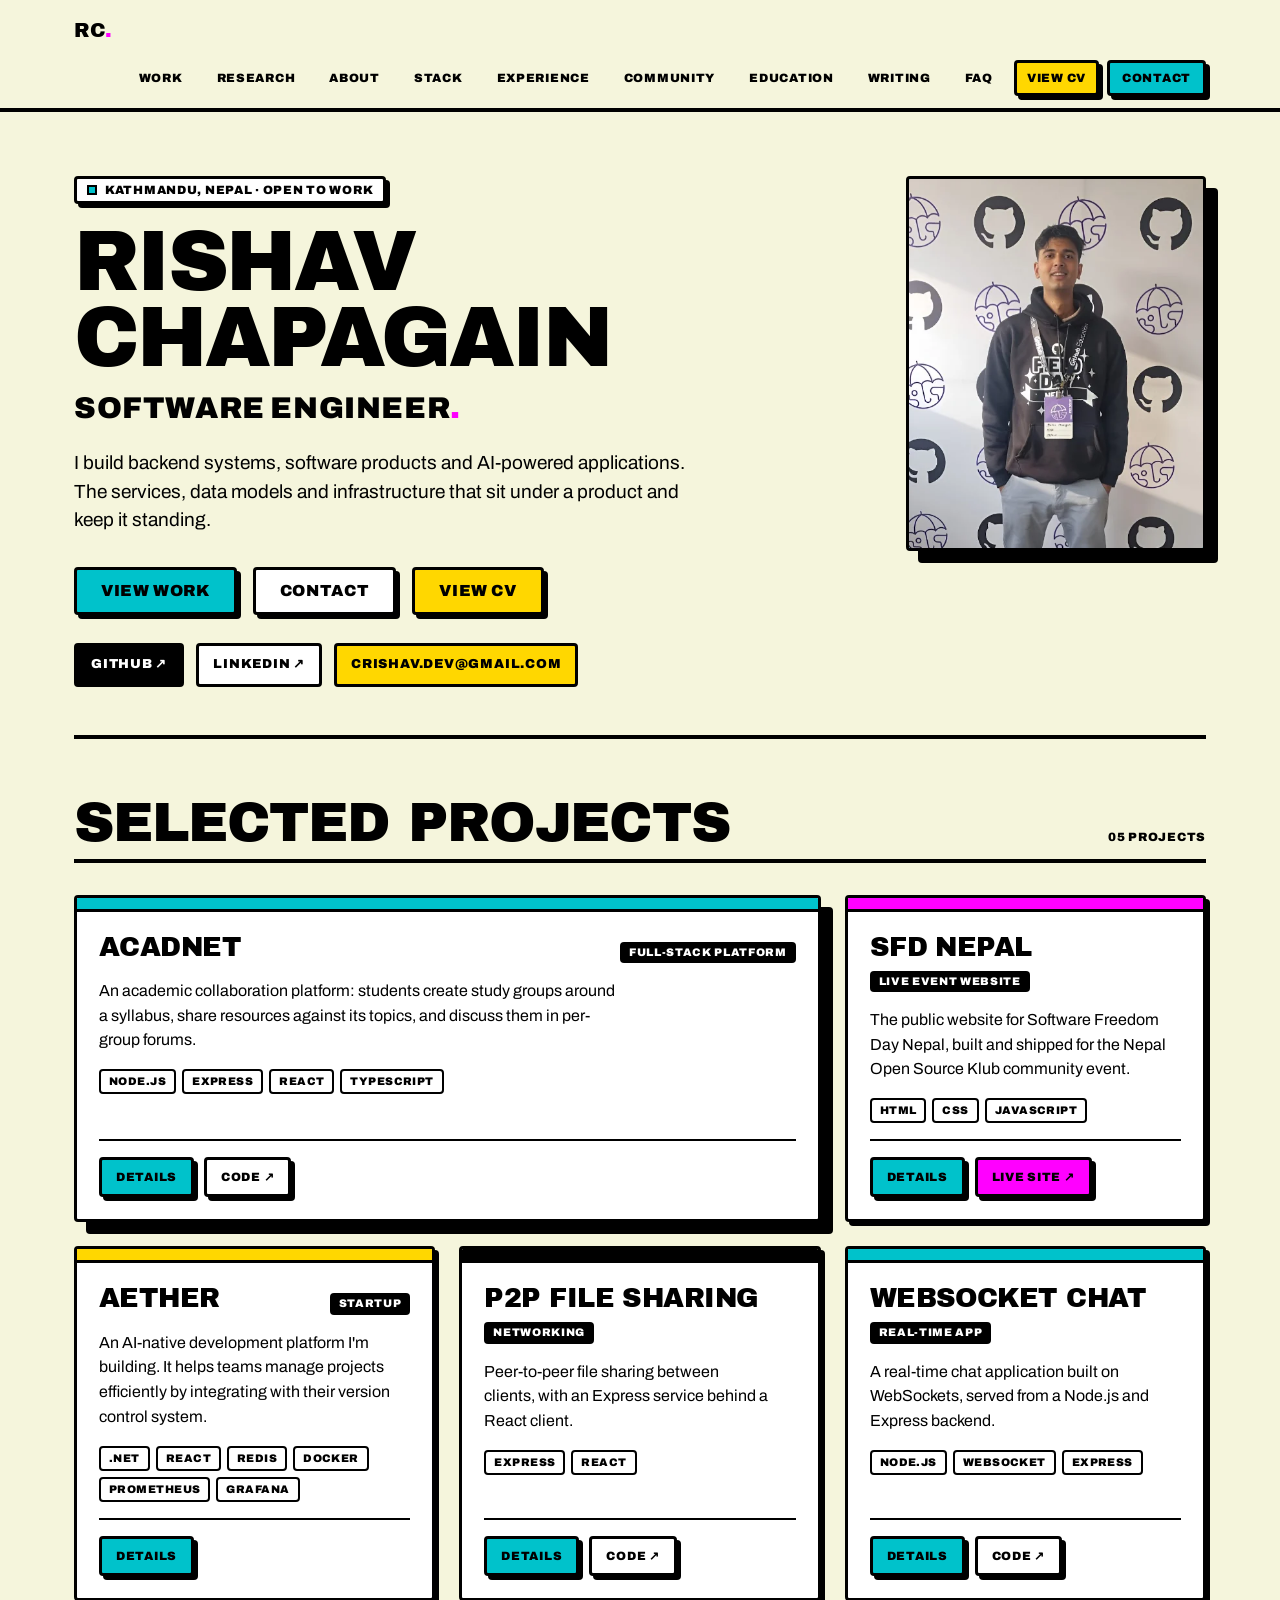
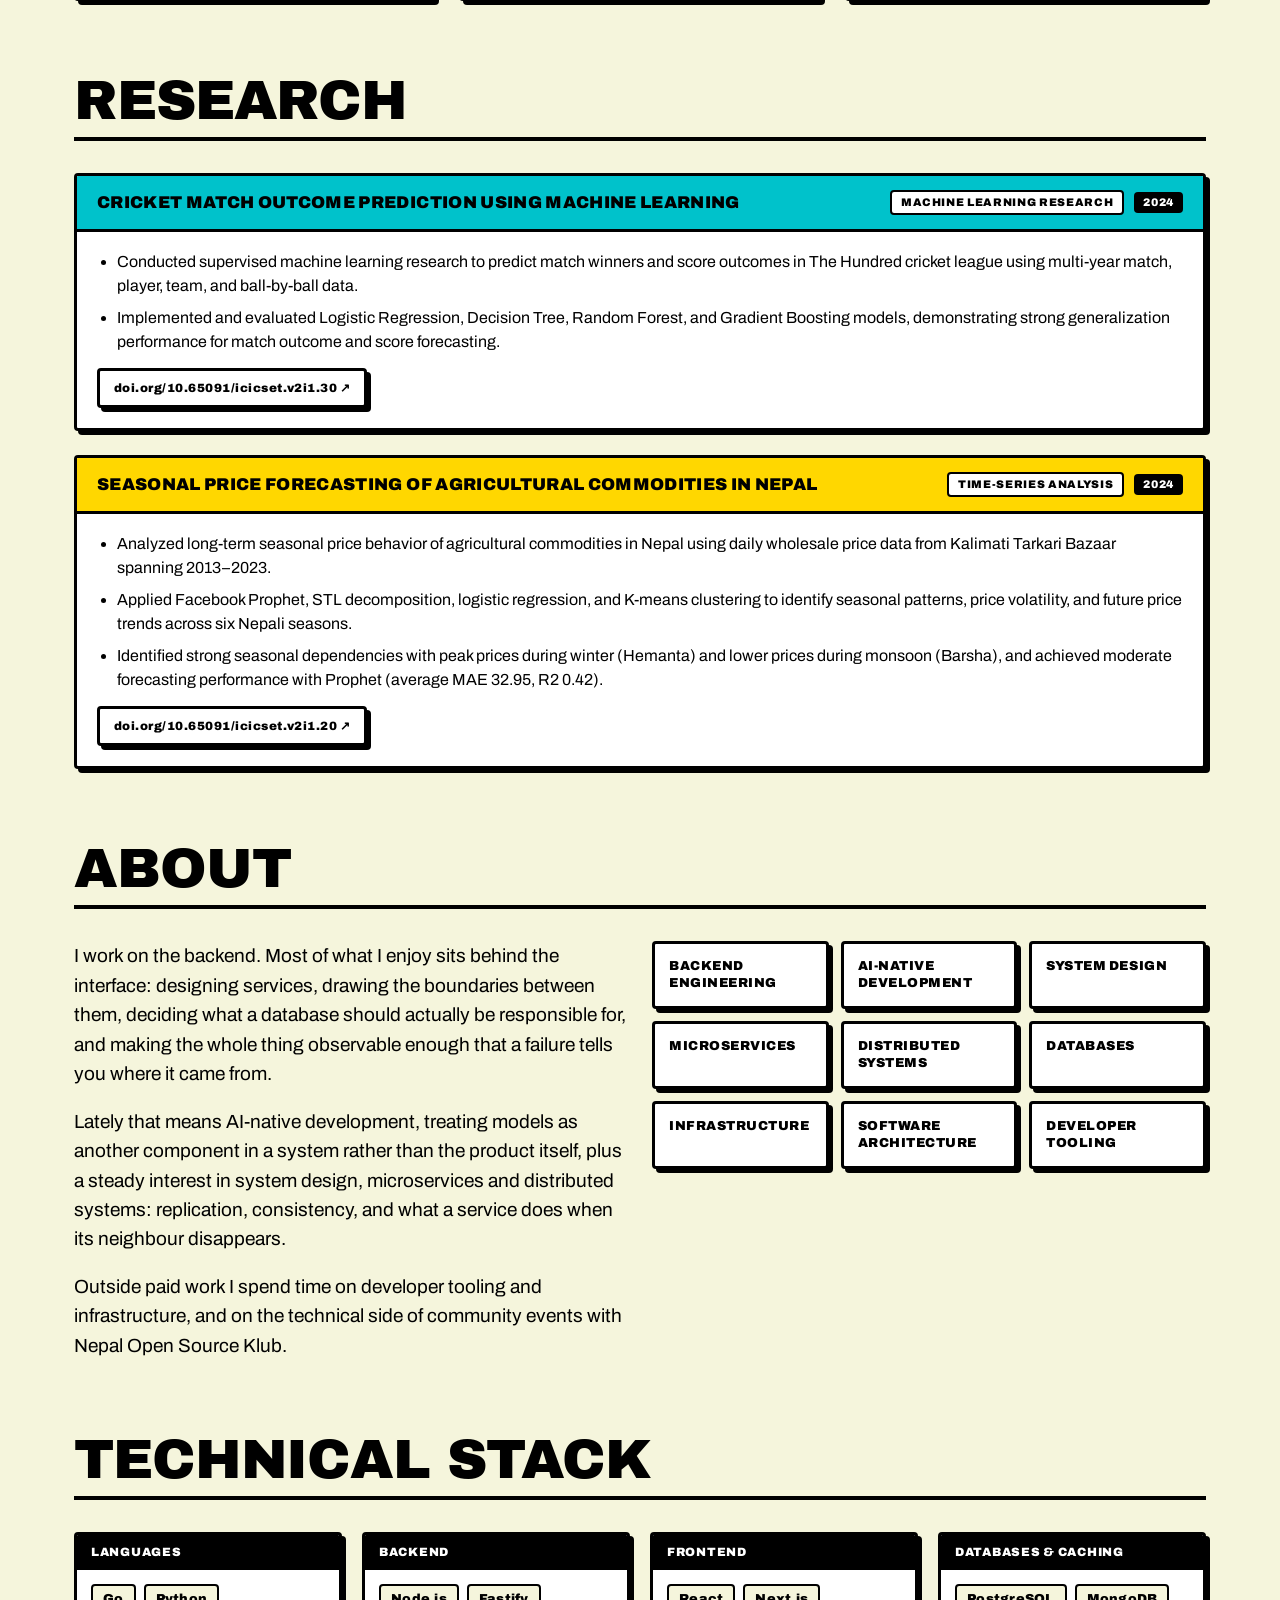
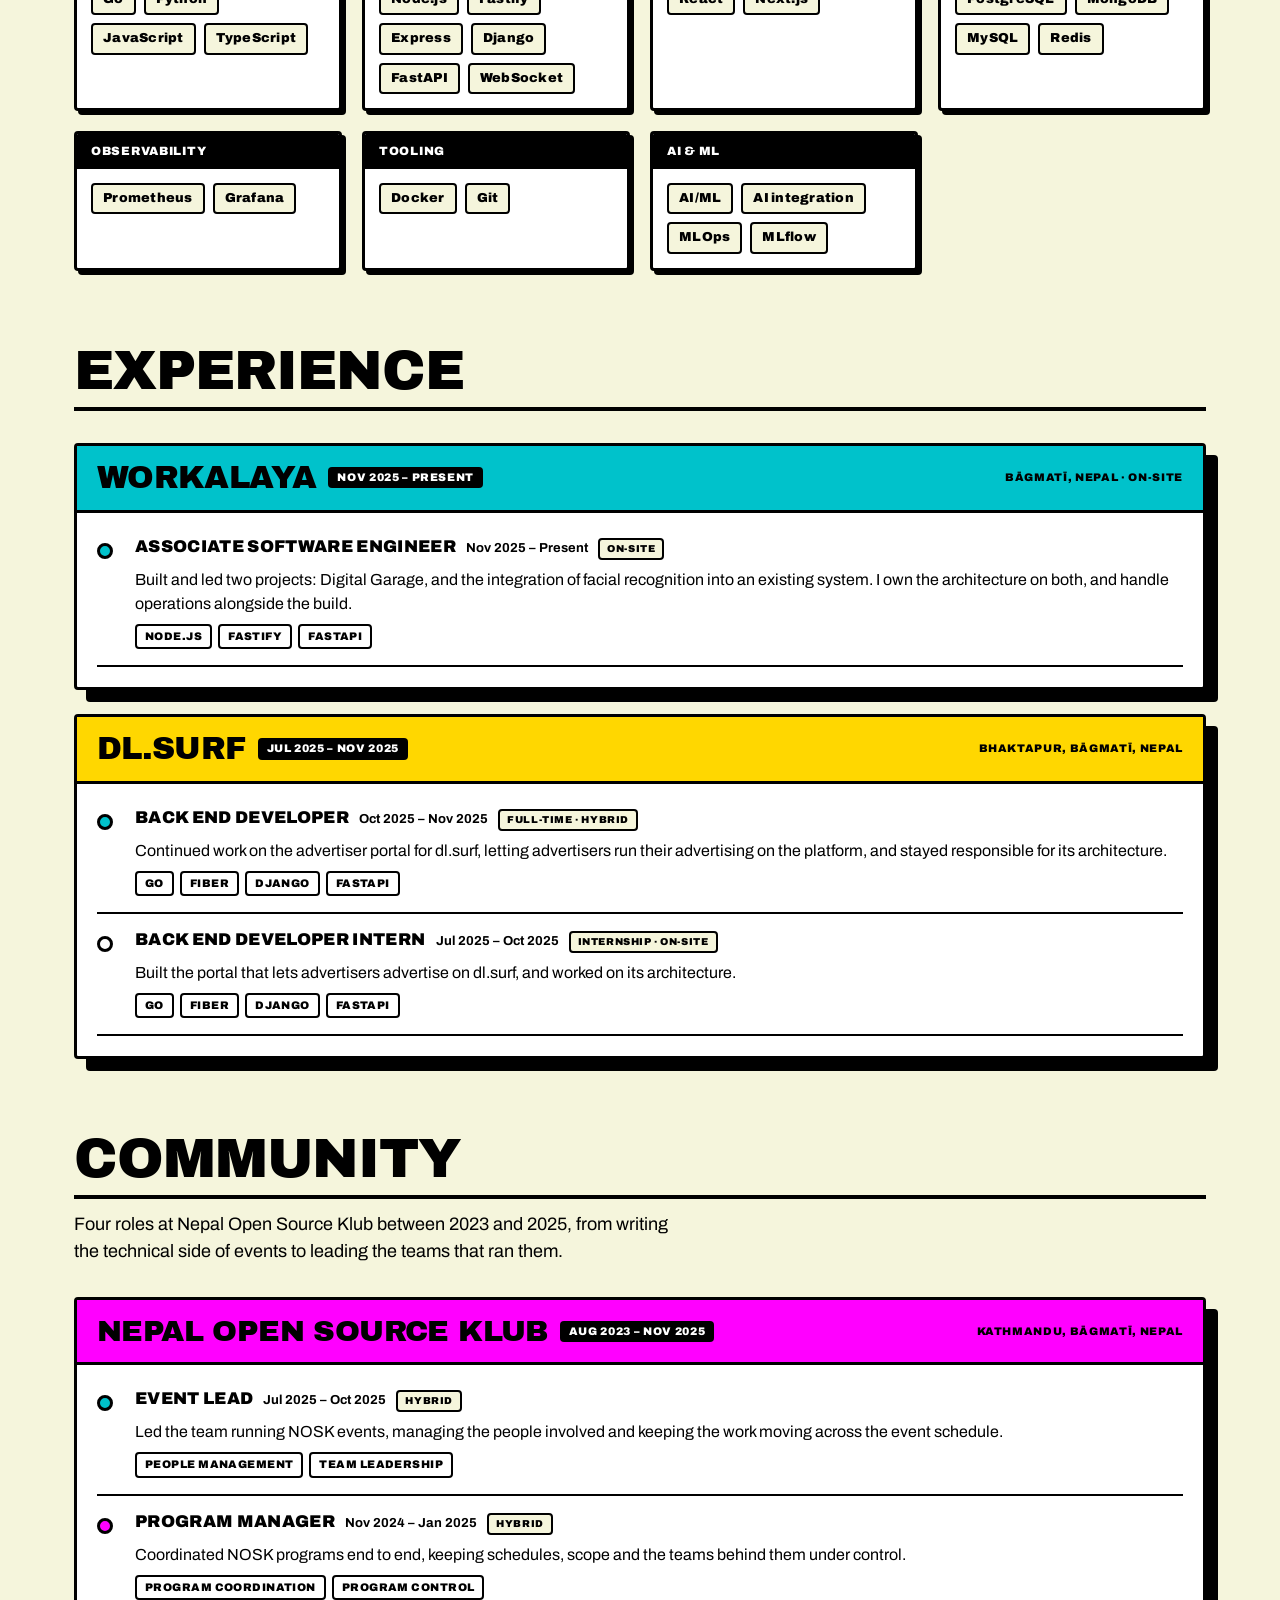
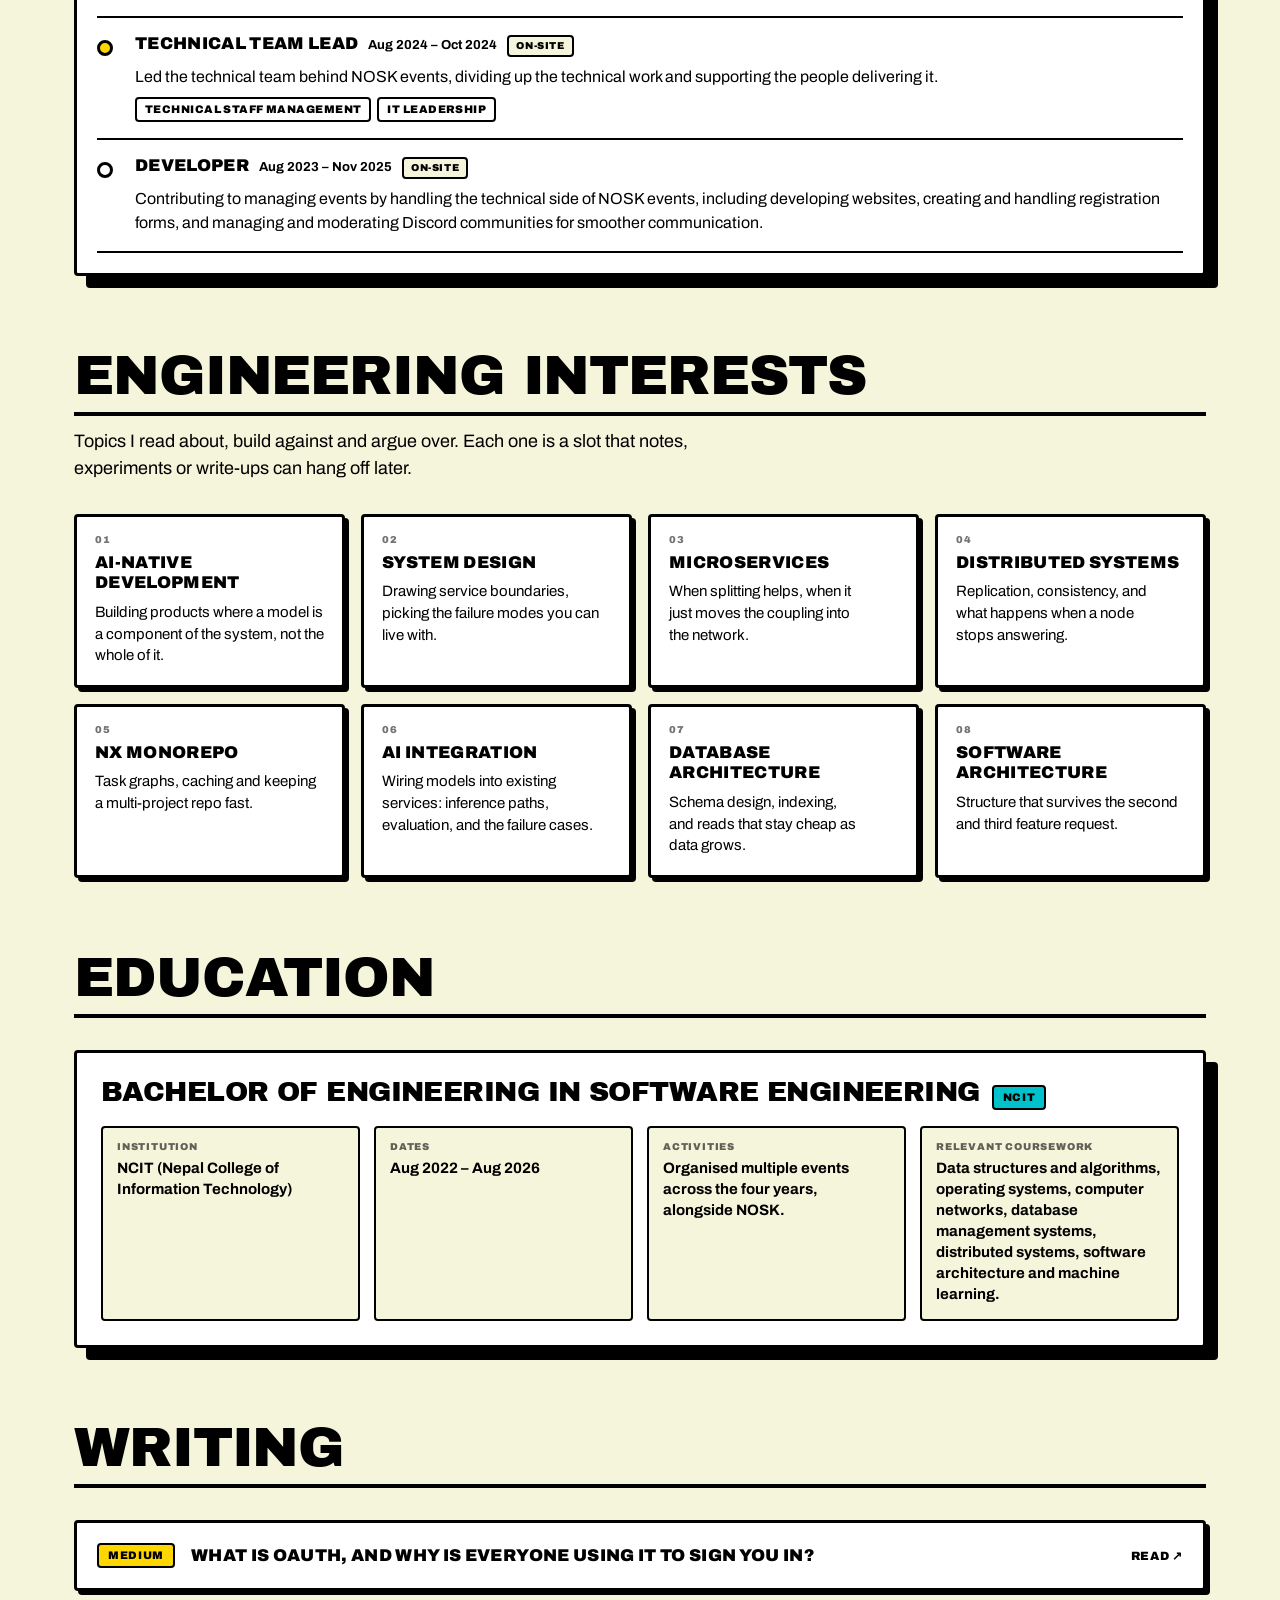
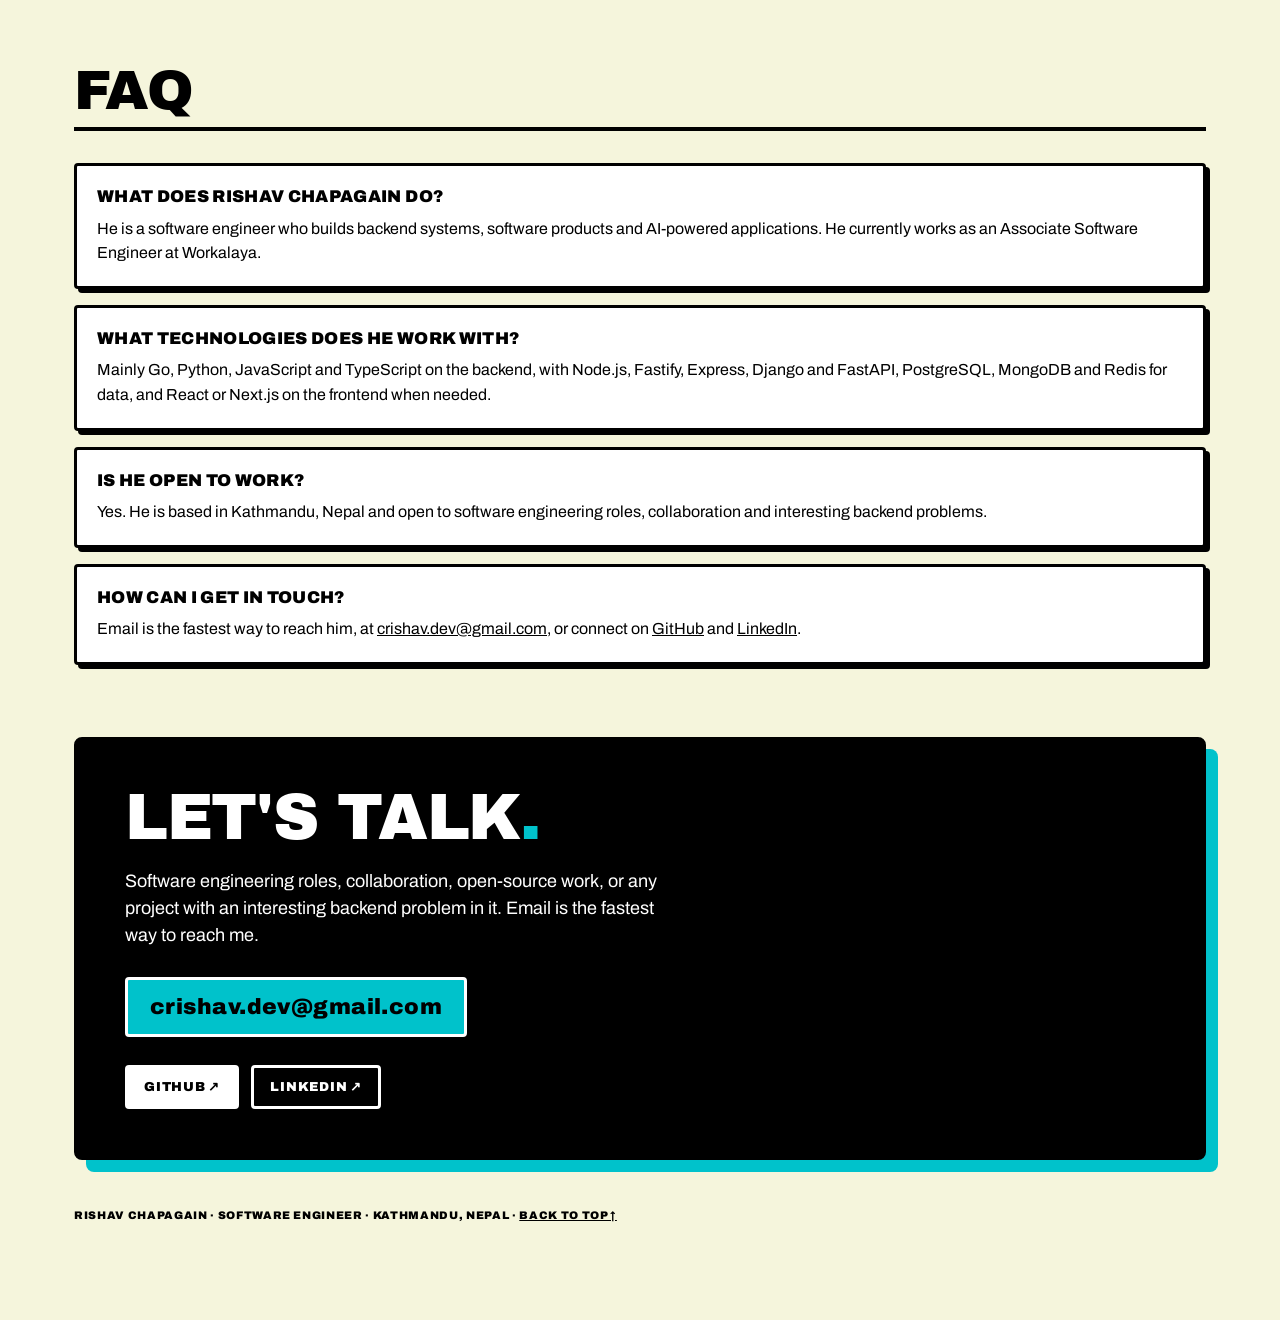
==== commit 4ec28825: "Fix header logo/nav vertical misalignment Adding the FAQ nav link pushed the nav list to wrap onto m" ====
--- a/index.html
+++ b/index.html
@@ -3,7 +3,7 @@
 <head>
   <meta charset="utf-8" />
   <meta name="viewport" content="width=device-width, initial-scale=1" />
-  <title>Rishav Chapagain, Software Engineer</title>
+  <title>Rishav Chapagain</title>
   <meta name="description" content="Rishav Chapagain is a Software Engineer building backend systems, software products and AI-powered applications." />
   <meta name="author" content="Rishav Chapagain" />
   <meta name="robots" content="index, follow" />
@@ -16,7 +16,7 @@
 
   <meta property="og:type" content="website" />
   <meta property="og:site_name" content="Rishav Chapagain" />
-  <meta property="og:title" content="Rishav Chapagain, Software Engineer" />
+  <meta property="og:title" content="Rishav Chapagain" />
   <meta property="og:description" content="Backend systems, software products and AI-powered applications." />
   <meta property="og:url" content="https://crishav.com.np/" />
   <meta property="og:image" content="https://crishav.com.np/assets/og-image.png" />
@@ -26,7 +26,7 @@
   <meta property="og:locale" content="en_US" />
 
   <meta name="twitter:card" content="summary_large_image" />
-  <meta name="twitter:title" content="Rishav Chapagain, Software Engineer" />
+  <meta name="twitter:title" content="Rishav Chapagain" />
   <meta name="twitter:description" content="Backend systems, software products and AI-powered applications." />
   <meta name="twitter:image" content="https://crishav.com.np/assets/og-image.png" />
   <meta name="twitter:image:alt" content="Rishav Chapagain, software engineer" />
@@ -71,7 +71,7 @@
         "@type": "ProfilePage",
         "@id": "https://crishav.com.np/#webpage",
         "url": "https://crishav.com.np/",
-        "name": "Rishav Chapagain, Software Engineer",
+        "name": "Rishav Chapagain",
         "description": "Rishav Chapagain is a Software Engineer building backend systems, software products and AI-powered applications.",
         "inLanguage": "en",
         "isPartOf": { "@id": "https://crishav.com.np/#website" },
@@ -125,8 +125,8 @@
 <body>
 
   <header style="position: sticky; top: 0; z-index: 50; background: var(--paper-beige); border-bottom: 4px solid var(--black);">
-    <nav style="max-width: 1180px; margin: 0 auto; padding: 12px 24px; display: flex; flex-wrap: wrap; align-items: center; gap: 12px 24px;">
-      <a href="#top" style="font: 400 20px/1 var(--font-display); letter-spacing: -0.02em; text-transform: uppercase; text-decoration: none; padding: 4px 6px; margin-left: -6px;">RC<span style="color: var(--accent-magenta);">.</span></a>
+    <nav style="max-width: 1180px; margin: 0 auto; padding: 12px 24px; display: flex; flex-wrap: wrap; align-items: flex-start; gap: 12px 24px;">
+      <a href="#top" style="display: inline-flex; align-items: center; min-height: 36px; font: 400 20px/1 var(--font-display); letter-spacing: -0.02em; text-transform: uppercase; text-decoration: none; padding: 4px 6px; margin-left: -6px;">RC<span style="color: var(--accent-magenta);">.</span></a>
       <ul style="display: flex; flex-wrap: wrap; gap: 4px 8px; list-style: none; margin: 0; padding: 0; margin-left: auto;">
         <li><a href="#work" style="display: inline-flex; align-items: center; min-height: 36px; padding: 6px 10px; font: 900 12px/1 var(--font-body); letter-spacing: 0.06em; text-transform: uppercase; text-decoration: none; border: 3px solid transparent; border-radius: 4px;">Work</a></li>
         <li><a href="#research" style="display: inline-flex; align-items: center; min-height: 36px; padding: 6px 10px; font: 900 12px/1 var(--font-body); letter-spacing: 0.06em; text-transform: uppercase; text-decoration: none; border: 3px solid transparent; border-radius: 4px;">Research</a></li>
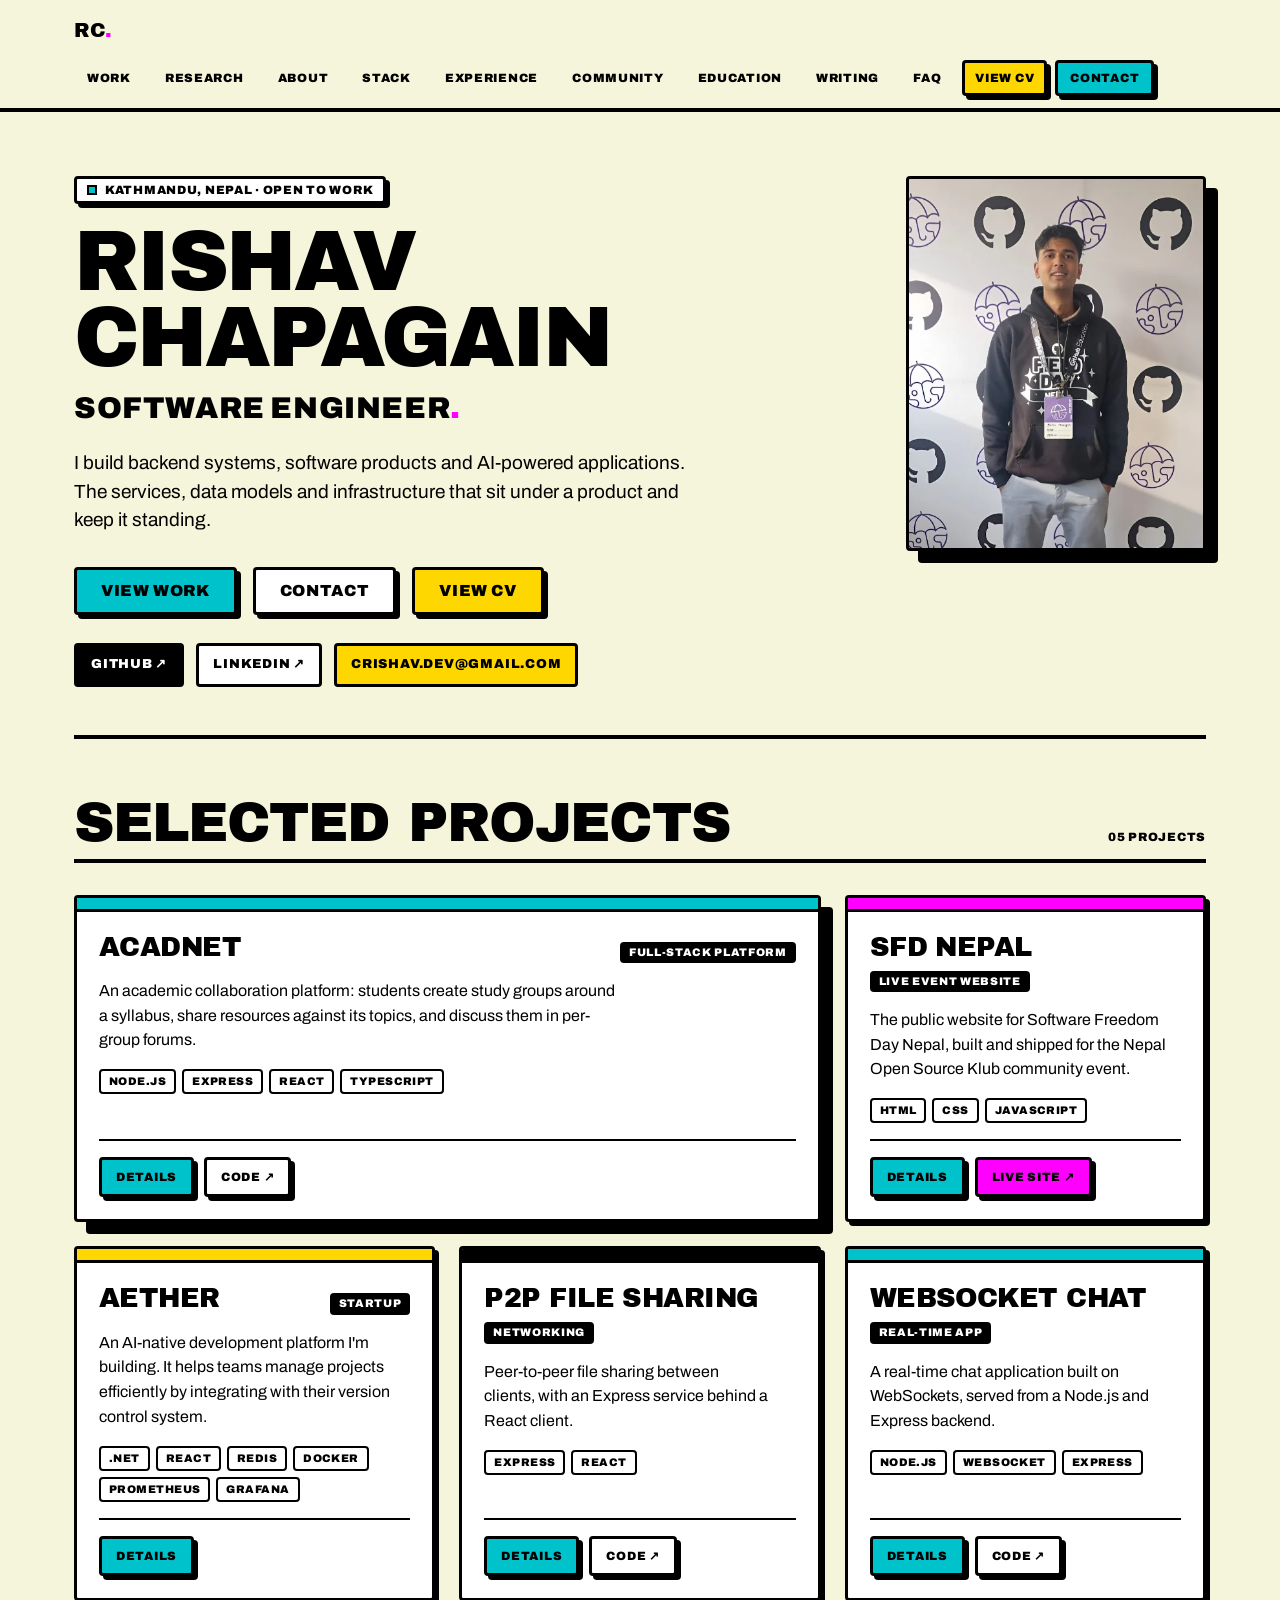
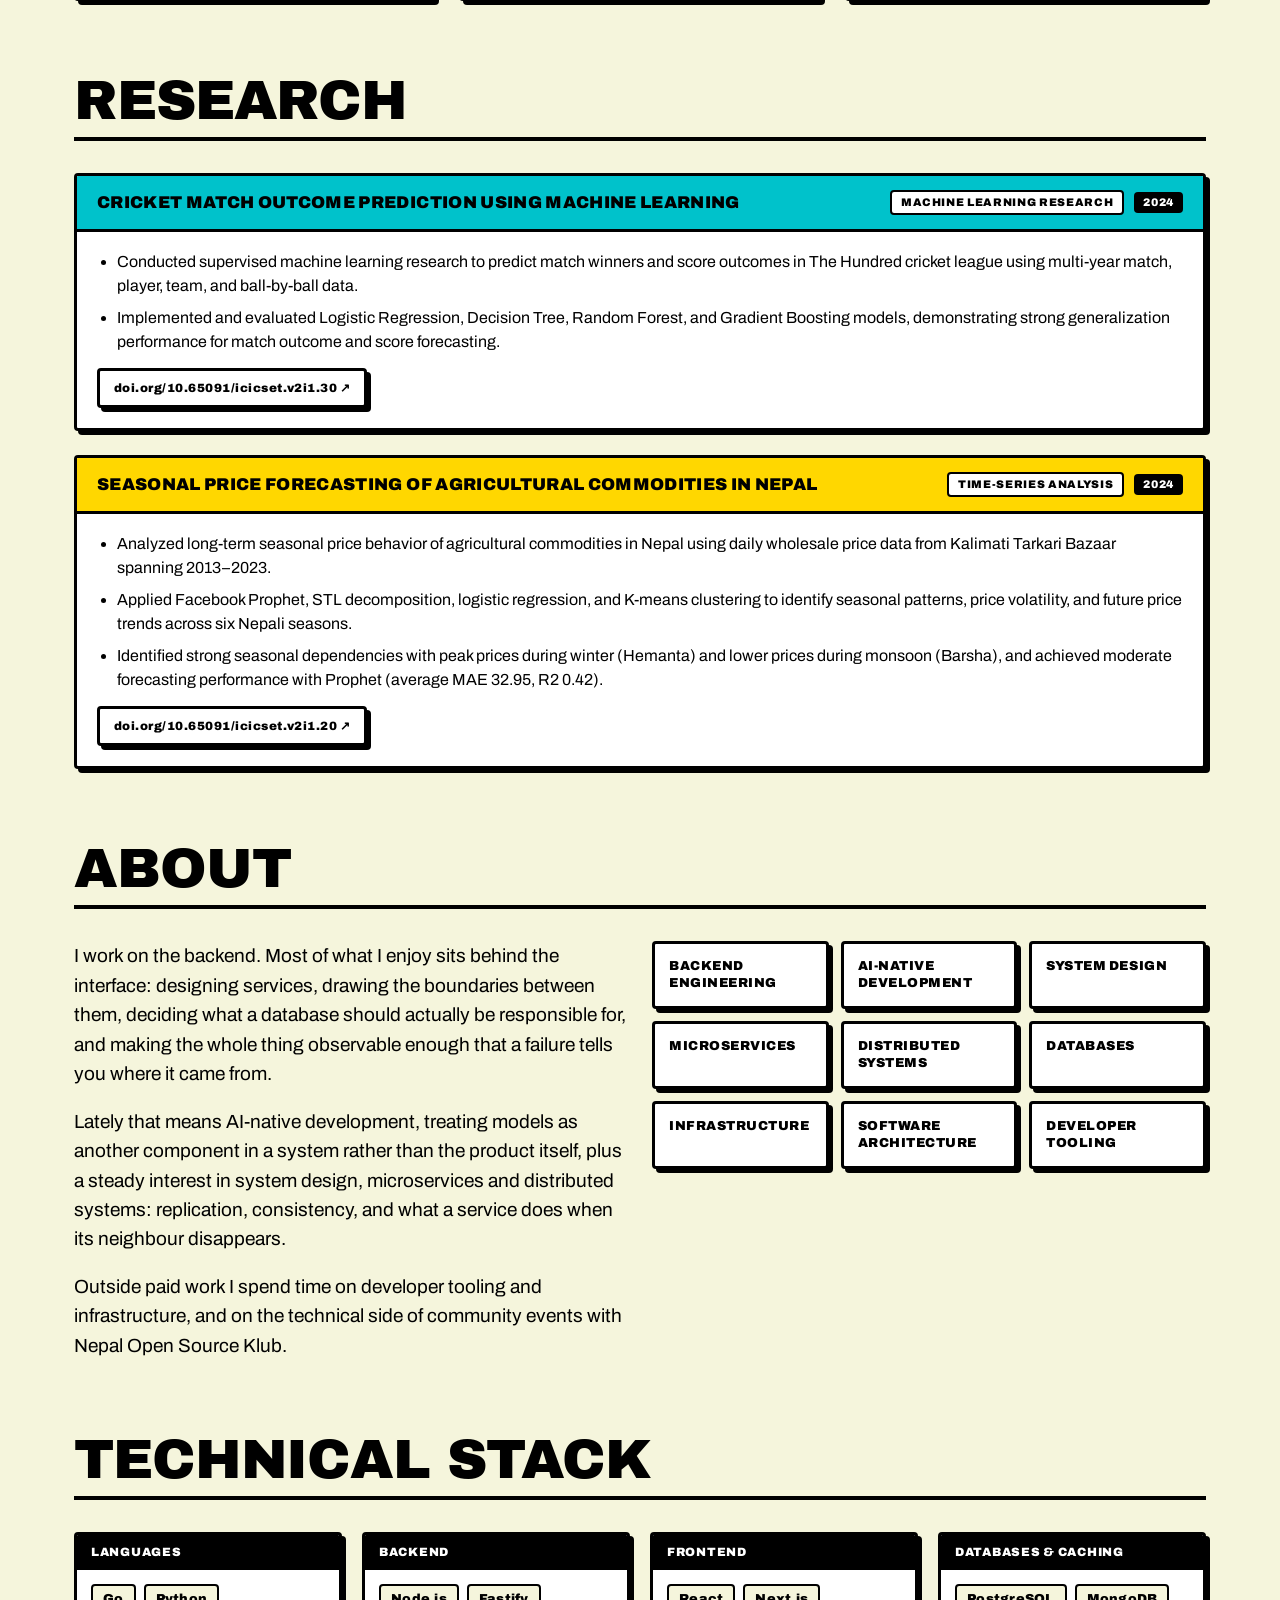
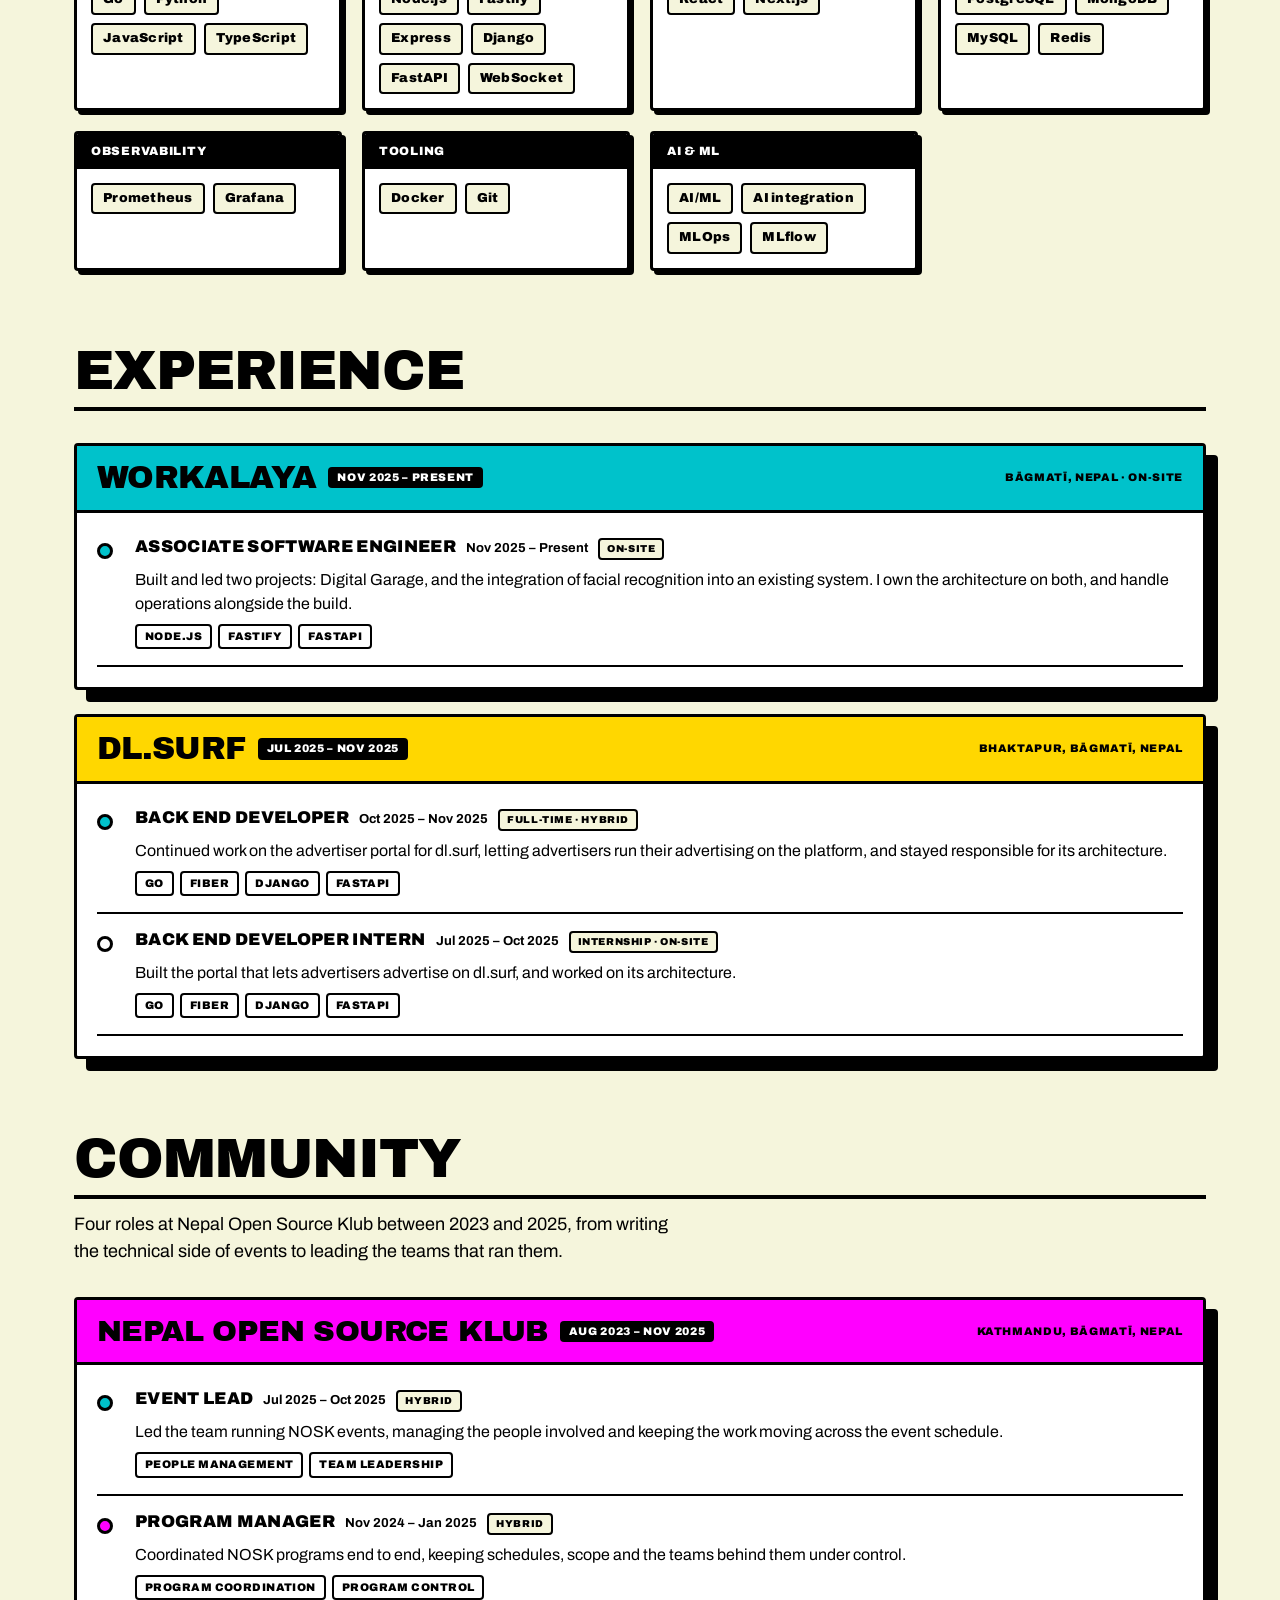
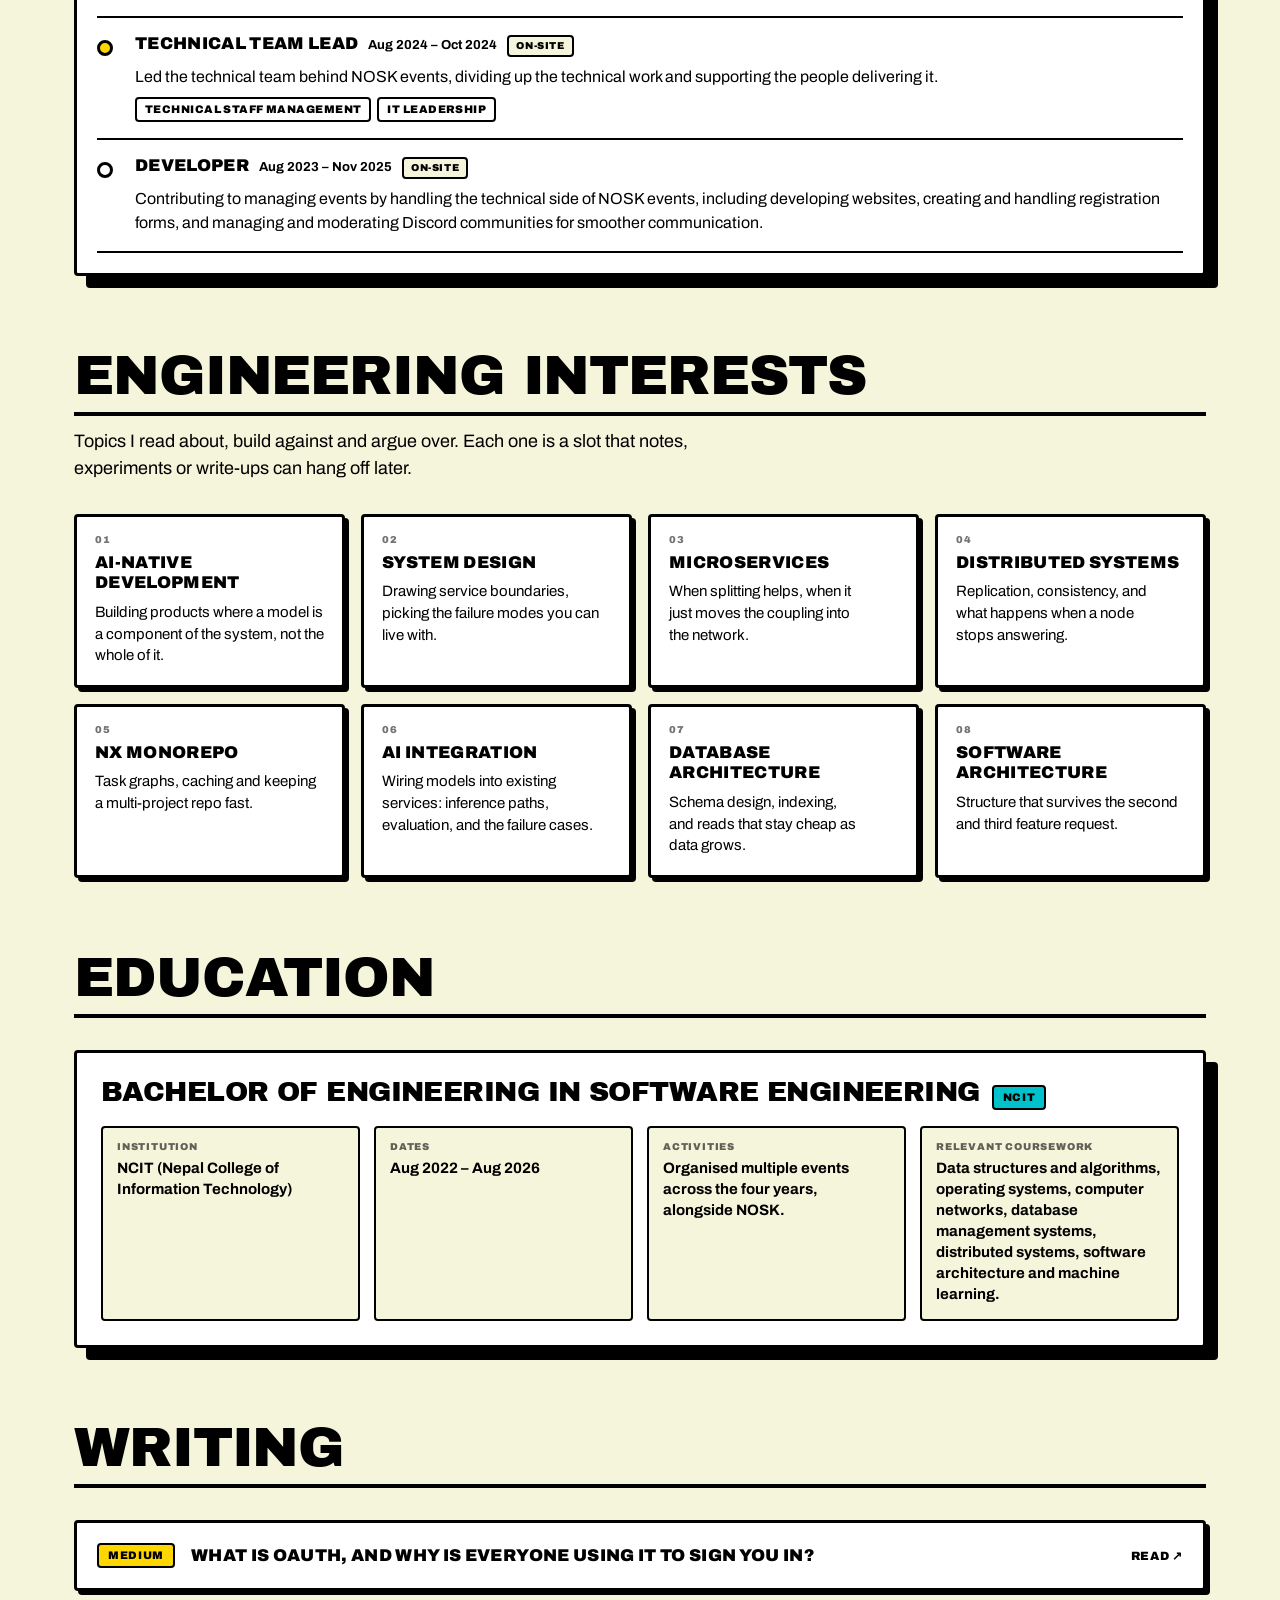
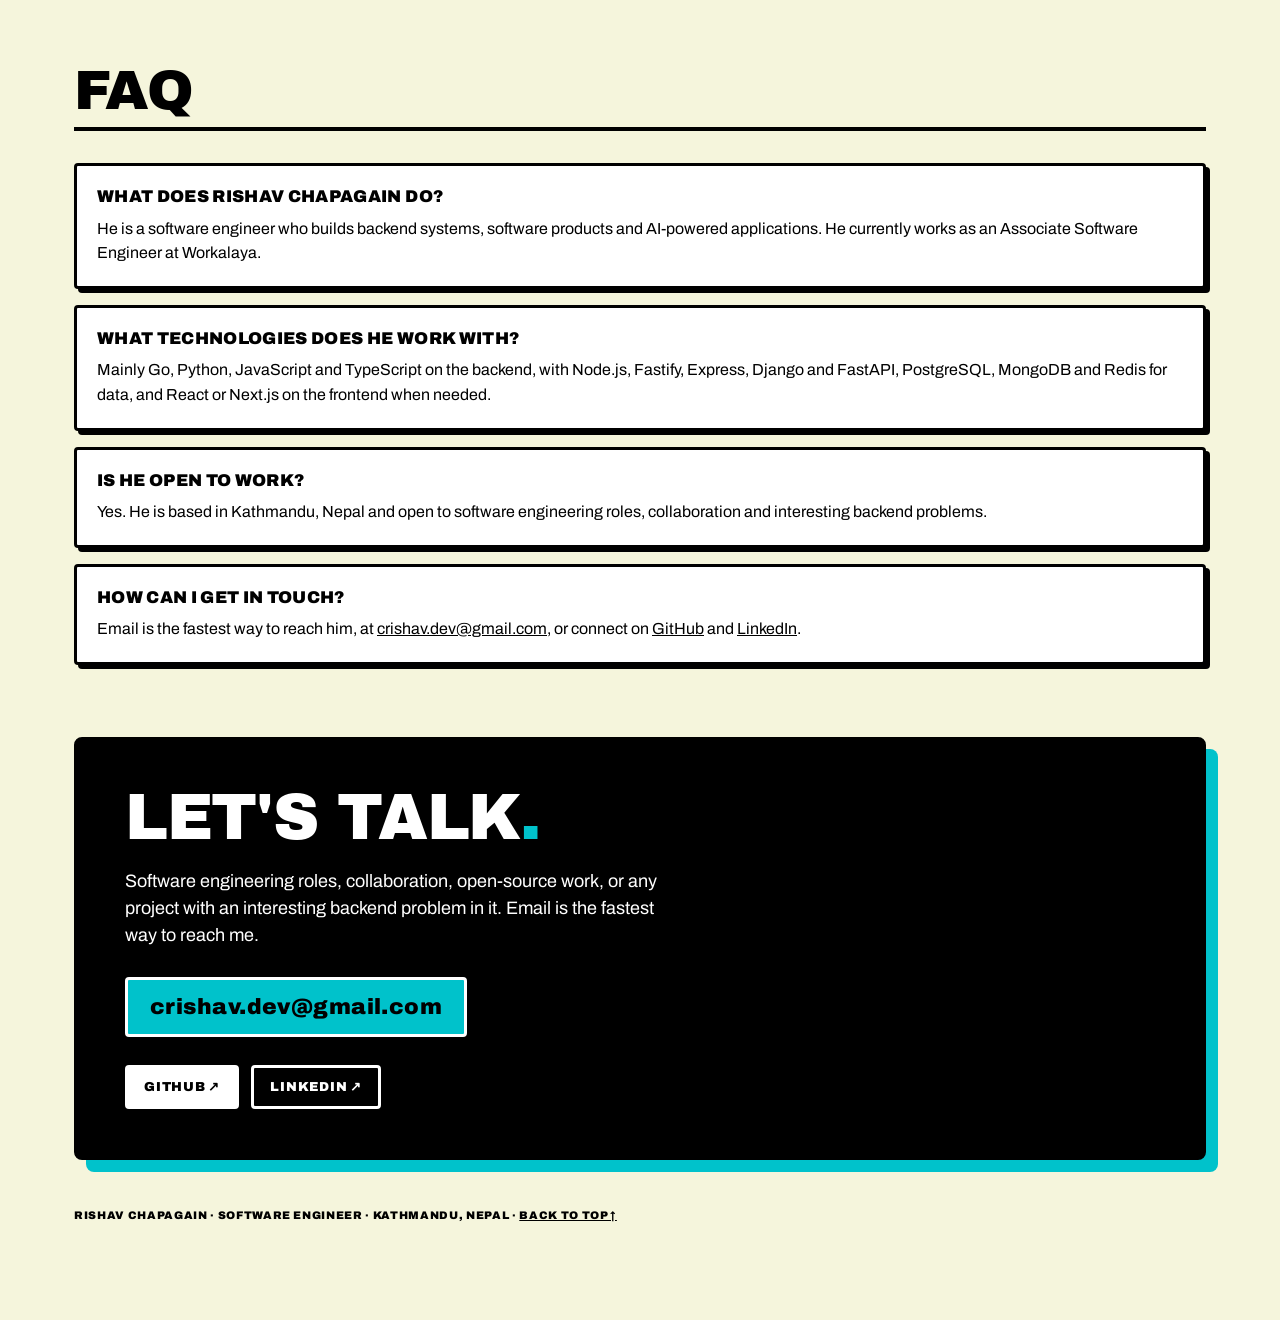
==== commit 8d06be5e: "Fix nav list right-justifying itself when it wraps to its own line margin-left: auto on the nav <ul>" ====
--- a/index.html
+++ b/index.html
@@ -125,9 +125,9 @@
 <body>
 
   <header style="position: sticky; top: 0; z-index: 50; background: var(--paper-beige); border-bottom: 4px solid var(--black);">
-    <nav style="max-width: 1180px; margin: 0 auto; padding: 12px 24px; display: flex; flex-wrap: wrap; align-items: flex-start; gap: 12px 24px;">
+    <nav style="max-width: 1180px; margin: 0 auto; padding: 12px 24px; display: flex; flex-wrap: wrap; align-items: flex-start; justify-content: space-between; gap: 12px 24px;">
       <a href="#top" style="display: inline-flex; align-items: center; min-height: 36px; font: 400 20px/1 var(--font-display); letter-spacing: -0.02em; text-transform: uppercase; text-decoration: none; padding: 4px 6px; margin-left: -6px;">RC<span style="color: var(--accent-magenta);">.</span></a>
-      <ul style="display: flex; flex-wrap: wrap; gap: 4px 8px; list-style: none; margin: 0; padding: 0; margin-left: auto;">
+      <ul style="display: flex; flex-wrap: wrap; gap: 4px 8px; list-style: none; margin: 0; padding: 0;">
         <li><a href="#work" style="display: inline-flex; align-items: center; min-height: 36px; padding: 6px 10px; font: 900 12px/1 var(--font-body); letter-spacing: 0.06em; text-transform: uppercase; text-decoration: none; border: 3px solid transparent; border-radius: 4px;">Work</a></li>
         <li><a href="#research" style="display: inline-flex; align-items: center; min-height: 36px; padding: 6px 10px; font: 900 12px/1 var(--font-body); letter-spacing: 0.06em; text-transform: uppercase; text-decoration: none; border: 3px solid transparent; border-radius: 4px;">Research</a></li>
         <li><a href="#about" style="display: inline-flex; align-items: center; min-height: 36px; padding: 6px 10px; font: 900 12px/1 var(--font-body); letter-spacing: 0.06em; text-transform: uppercase; text-decoration: none; border: 3px solid transparent; border-radius: 4px;">About</a></li>
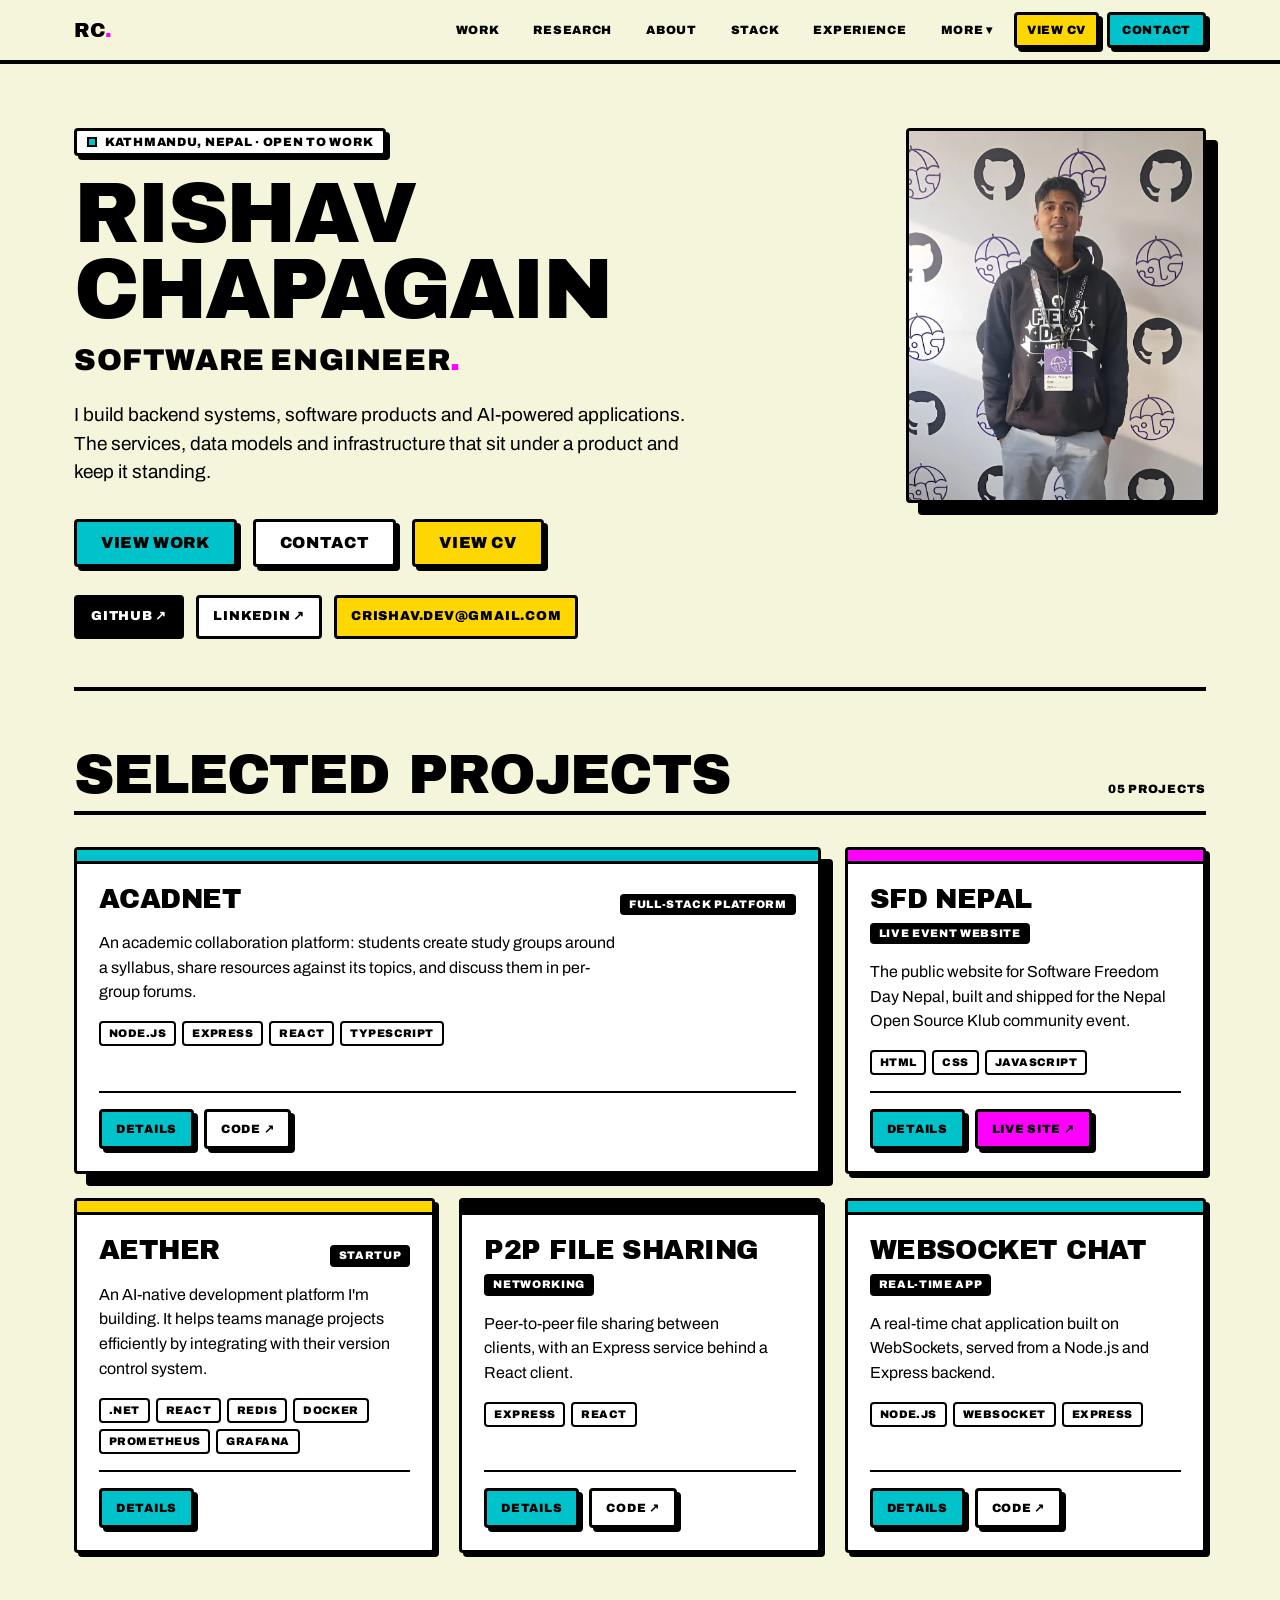
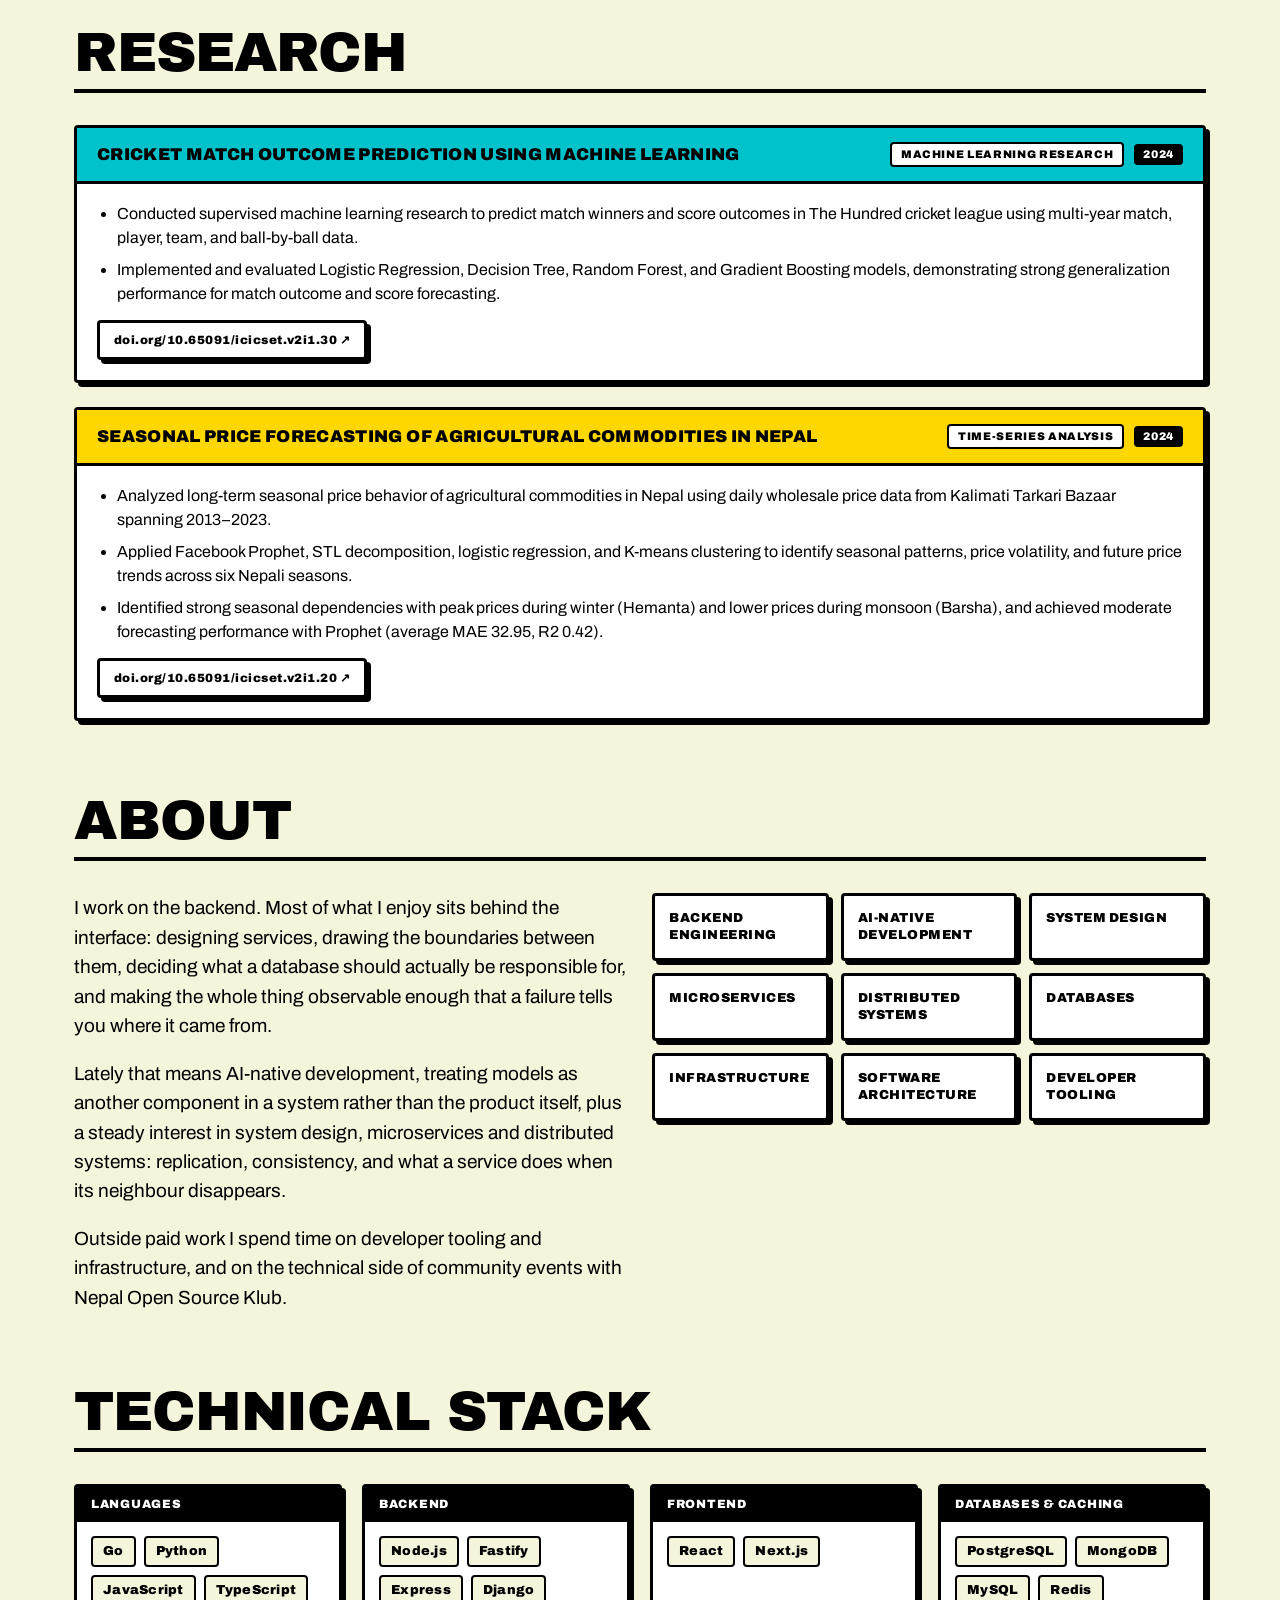
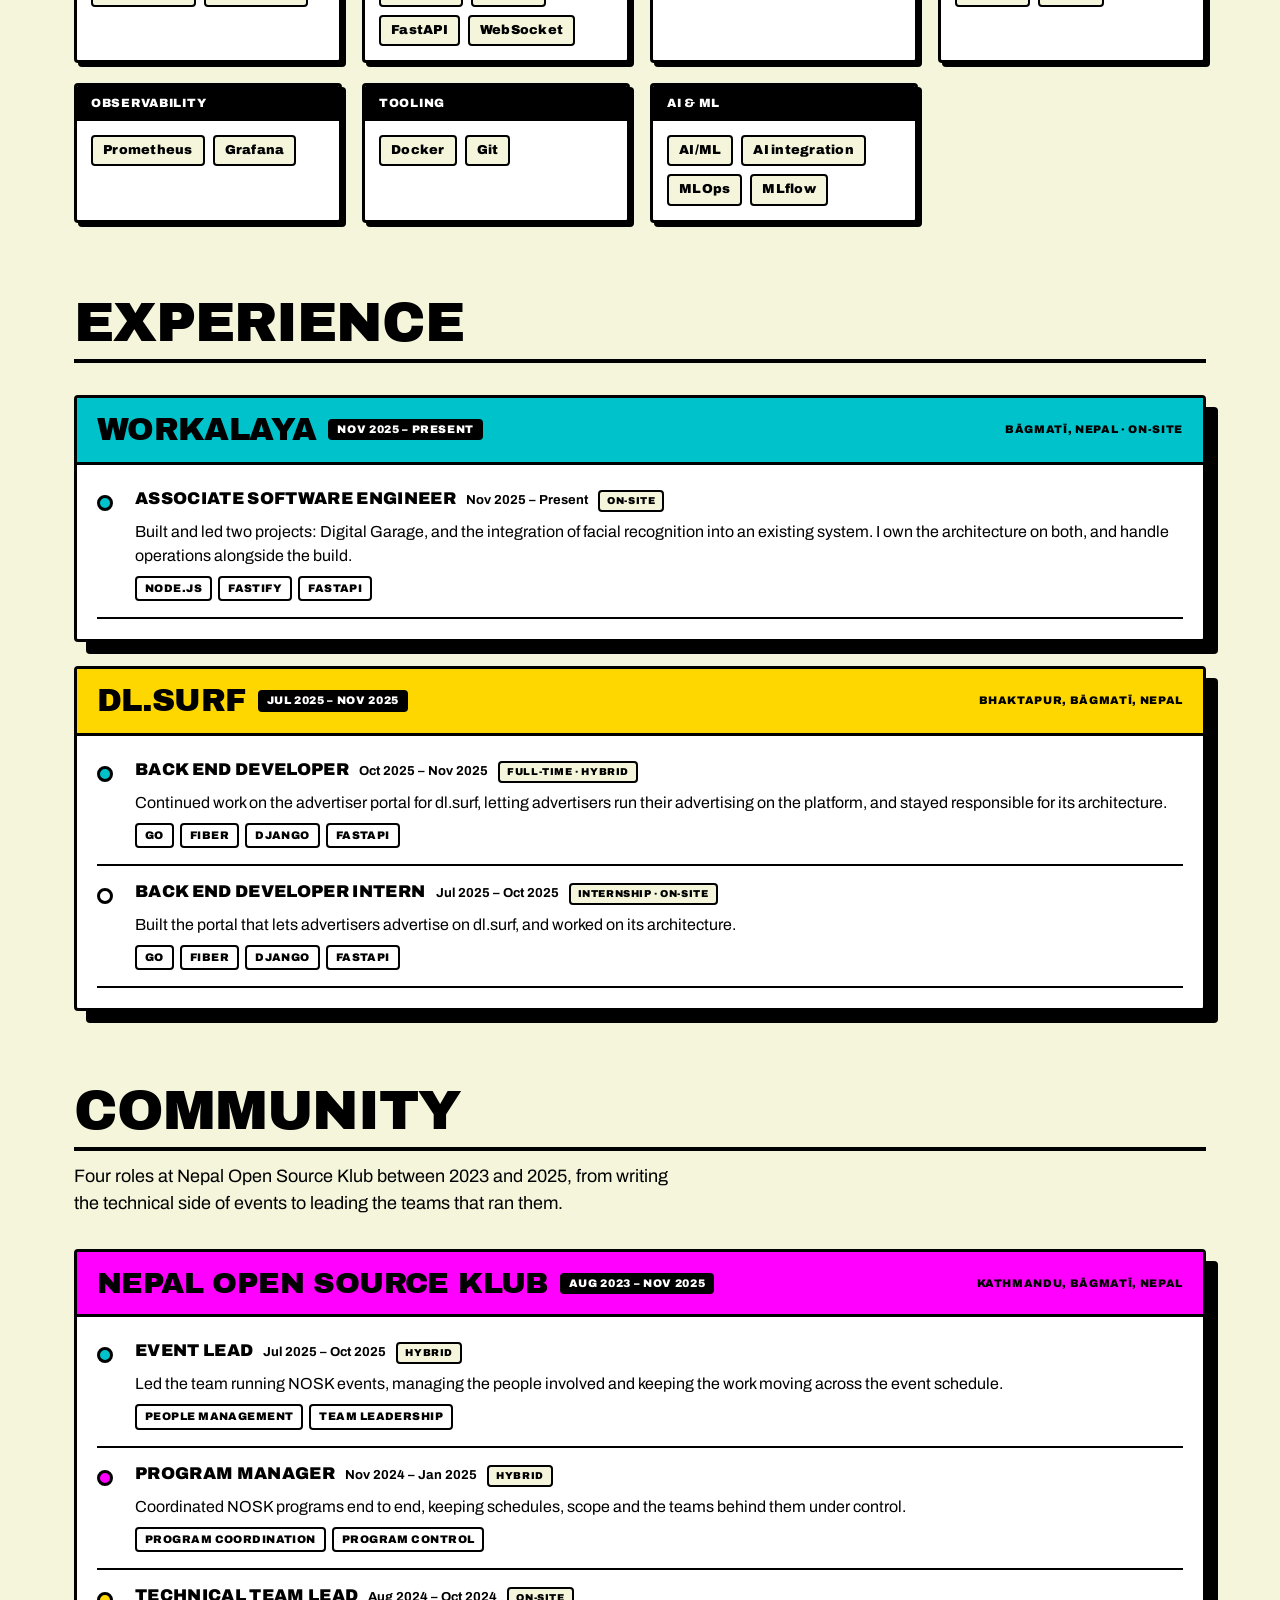
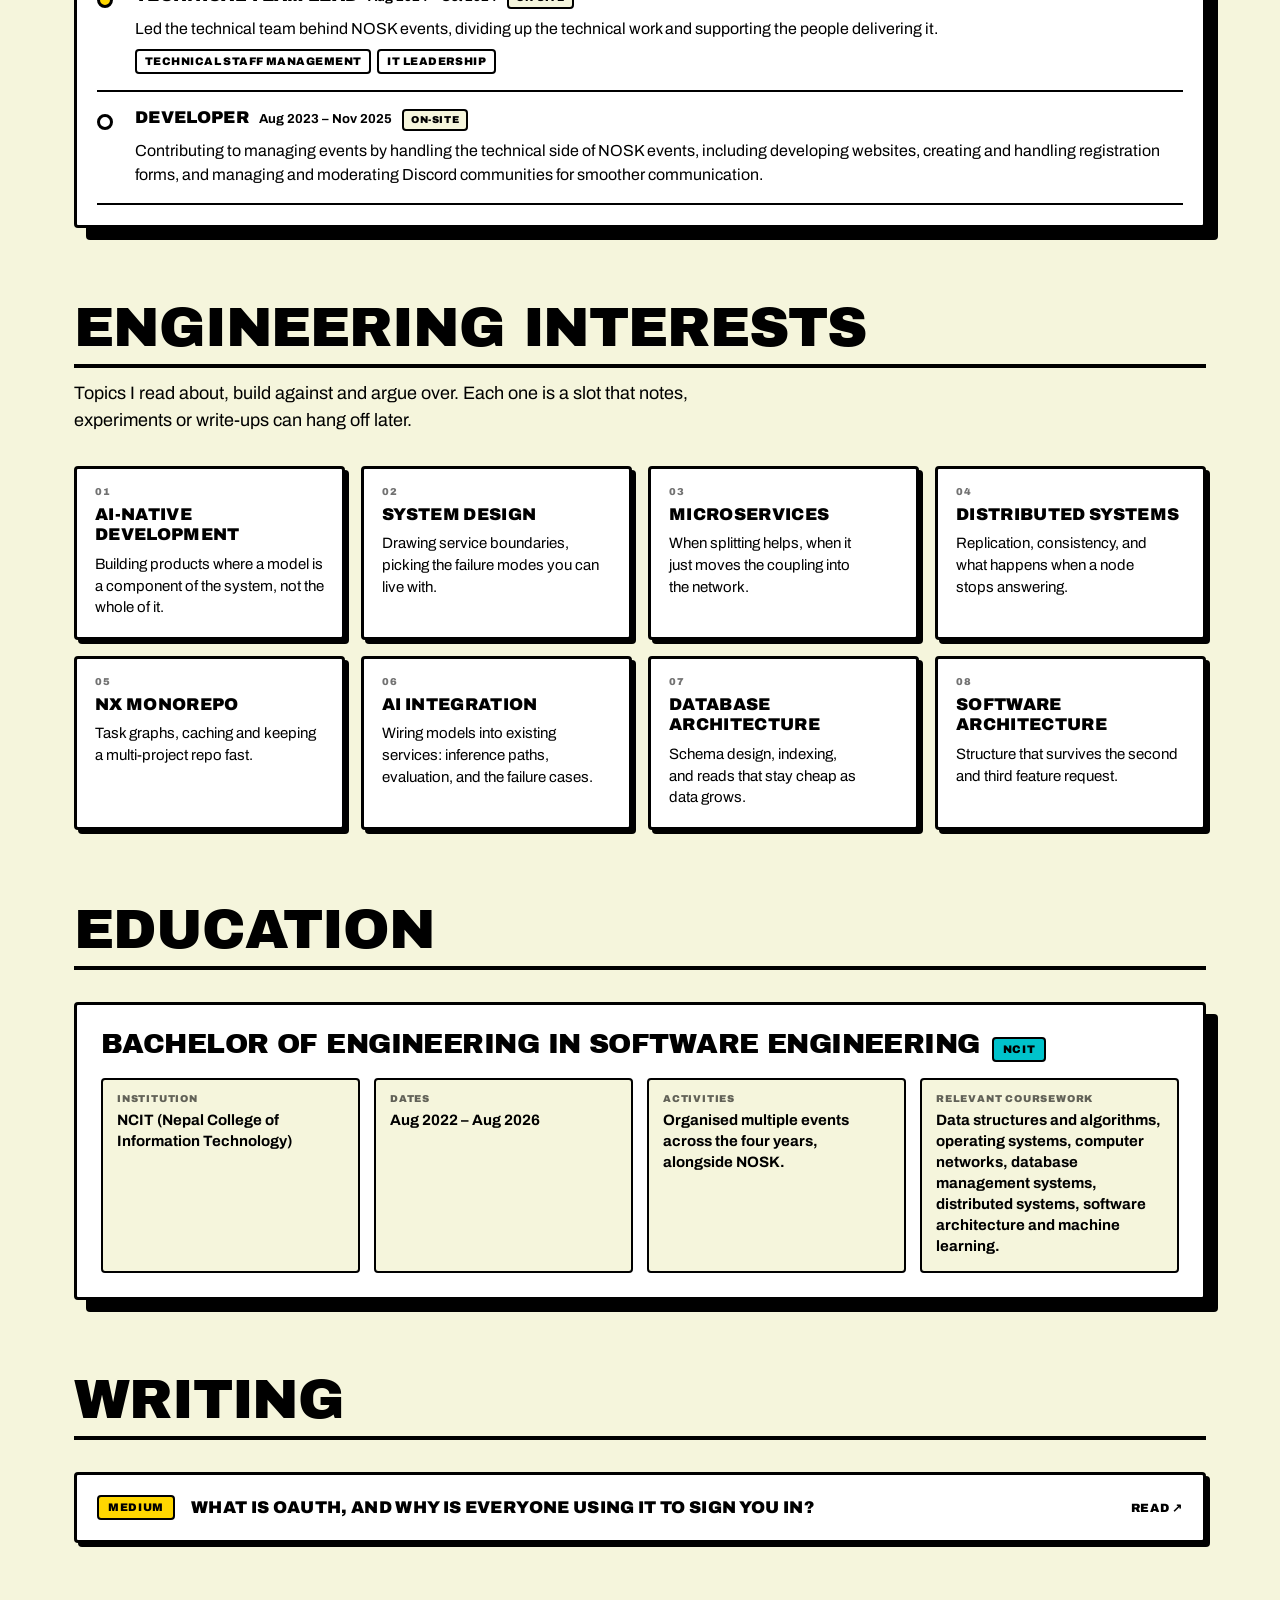
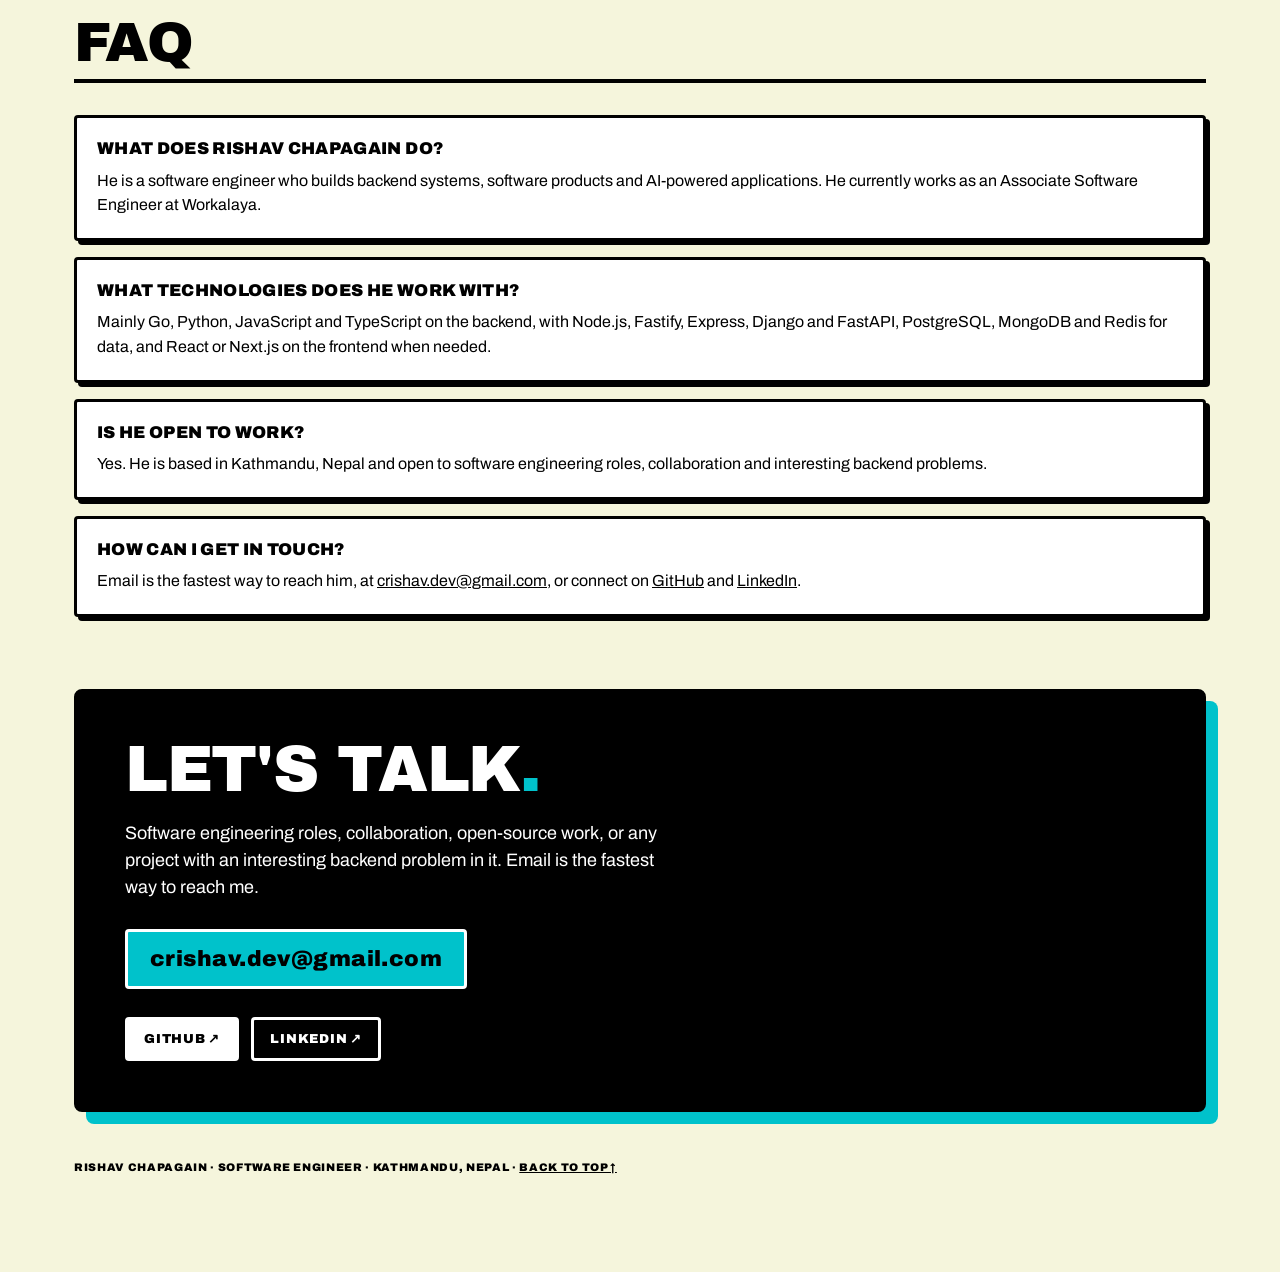
==== commit 4e179777: "Rebuild header nav: drop sticky, add mobile hamburger + desktop overflow menu The header no longer s" ====
--- a/index.html
+++ b/index.html
@@ -124,19 +124,25 @@
 </head>
 <body>
 
-  <header style="position: sticky; top: 0; z-index: 50; background: var(--paper-beige); border-bottom: 4px solid var(--black);">
+  <header style="background: var(--paper-beige); border-bottom: 4px solid var(--black);">
     <nav style="max-width: 1180px; margin: 0 auto; padding: 12px 24px; display: flex; flex-wrap: wrap; align-items: flex-start; justify-content: space-between; gap: 12px 24px;">
       <a href="#top" style="display: inline-flex; align-items: center; min-height: 36px; font: 400 20px/1 var(--font-display); letter-spacing: -0.02em; text-transform: uppercase; text-decoration: none; padding: 4px 6px; margin-left: -6px;">RC<span style="color: var(--accent-magenta);">.</span></a>
-      <ul style="display: flex; flex-wrap: wrap; gap: 4px 8px; list-style: none; margin: 0; padding: 0;">
+      <button type="button" id="nav-toggle" class="hamburger-btn" aria-expanded="false" aria-controls="nav-menu" aria-label="Toggle menu" style="align-items: center; justify-content: center; width: 44px; min-height: 36px; background: var(--white); border: 3px solid var(--black); border-radius: 4px; box-shadow: 4px 4px 0 0 var(--black); font: 900 16px/1 var(--font-body); cursor: pointer;">&#9776;</button>
+      <ul id="nav-menu" class="nav-menu" style="flex-wrap: wrap; gap: 4px 8px; list-style: none; margin: 0; padding: 0;">
         <li><a href="#work" style="display: inline-flex; align-items: center; min-height: 36px; padding: 6px 10px; font: 900 12px/1 var(--font-body); letter-spacing: 0.06em; text-transform: uppercase; text-decoration: none; border: 3px solid transparent; border-radius: 4px;">Work</a></li>
         <li><a href="#research" style="display: inline-flex; align-items: center; min-height: 36px; padding: 6px 10px; font: 900 12px/1 var(--font-body); letter-spacing: 0.06em; text-transform: uppercase; text-decoration: none; border: 3px solid transparent; border-radius: 4px;">Research</a></li>
         <li><a href="#about" style="display: inline-flex; align-items: center; min-height: 36px; padding: 6px 10px; font: 900 12px/1 var(--font-body); letter-spacing: 0.06em; text-transform: uppercase; text-decoration: none; border: 3px solid transparent; border-radius: 4px;">About</a></li>
         <li><a href="#stack" style="display: inline-flex; align-items: center; min-height: 36px; padding: 6px 10px; font: 900 12px/1 var(--font-body); letter-spacing: 0.06em; text-transform: uppercase; text-decoration: none; border: 3px solid transparent; border-radius: 4px;">Stack</a></li>
         <li><a href="#experience" style="display: inline-flex; align-items: center; min-height: 36px; padding: 6px 10px; font: 900 12px/1 var(--font-body); letter-spacing: 0.06em; text-transform: uppercase; text-decoration: none; border: 3px solid transparent; border-radius: 4px;">Experience</a></li>
-        <li><a href="#community" style="display: inline-flex; align-items: center; min-height: 36px; padding: 6px 10px; font: 900 12px/1 var(--font-body); letter-spacing: 0.06em; text-transform: uppercase; text-decoration: none; border: 3px solid transparent; border-radius: 4px;">Community</a></li>
-        <li><a href="#education" style="display: inline-flex; align-items: center; min-height: 36px; padding: 6px 10px; font: 900 12px/1 var(--font-body); letter-spacing: 0.06em; text-transform: uppercase; text-decoration: none; border: 3px solid transparent; border-radius: 4px;">Education</a></li>
-        <li><a href="#writing" style="display: inline-flex; align-items: center; min-height: 36px; padding: 6px 10px; font: 900 12px/1 var(--font-body); letter-spacing: 0.06em; text-transform: uppercase; text-decoration: none; border: 3px solid transparent; border-radius: 4px;">Writing</a></li>
-        <li><a href="#faq" style="display: inline-flex; align-items: center; min-height: 36px; padding: 6px 10px; font: 900 12px/1 var(--font-body); letter-spacing: 0.06em; text-transform: uppercase; text-decoration: none; border: 3px solid transparent; border-radius: 4px;">FAQ</a></li>
+        <li class="more-item" style="position: relative;">
+          <button type="button" class="more-toggle" aria-expanded="false" aria-controls="more-menu" style="align-items: center; min-height: 36px; padding: 6px 10px; font: 900 12px/1 var(--font-body); letter-spacing: 0.06em; text-transform: uppercase; border: 3px solid transparent; border-radius: 4px; background: transparent; cursor: pointer;">More &#9662;</button>
+          <ul id="more-menu" class="more-menu" style="list-style: none; margin: 0; padding: 0; gap: 2px;">
+            <li><a href="#community" style="display: flex; padding: 8px 10px; font: 900 12px/1 var(--font-body); letter-spacing: 0.06em; text-transform: uppercase; text-decoration: none; border-radius: 4px;">Community</a></li>
+            <li><a href="#education" style="display: flex; padding: 8px 10px; font: 900 12px/1 var(--font-body); letter-spacing: 0.06em; text-transform: uppercase; text-decoration: none; border-radius: 4px;">Education</a></li>
+            <li><a href="#writing" style="display: flex; padding: 8px 10px; font: 900 12px/1 var(--font-body); letter-spacing: 0.06em; text-transform: uppercase; text-decoration: none; border-radius: 4px;">Writing</a></li>
+            <li><a href="#faq" style="display: flex; padding: 8px 10px; font: 900 12px/1 var(--font-body); letter-spacing: 0.06em; text-transform: uppercase; text-decoration: none; border-radius: 4px;">FAQ</a></li>
+          </ul>
+        </li>
         <li><button type="button" data-cv-open="1" style="display: inline-flex; align-items: center; min-height: 36px; padding: 6px 10px; background: var(--accent-yellow); border: 3px solid var(--black); border-radius: 4px; box-shadow: 4px 4px 0 0 var(--black); font: 900 12px/1 var(--font-body); letter-spacing: 0.06em; text-transform: uppercase; cursor: pointer;">View CV</button></li>
         <li><a href="#contact" style="display: inline-flex; align-items: center; min-height: 36px; padding: 6px 12px; font: 900 12px/1 var(--font-body); letter-spacing: 0.06em; text-transform: uppercase; text-decoration: none; background: var(--accent-teal); border: 3px solid var(--black); border-radius: 4px; box-shadow: 4px 4px 0 0 var(--black);">Contact</a></li>
       </ul>
--- a/styles.css
+++ b/styles.css
@@ -172,5 +172,36 @@
   .hero { display: grid; gap: 32px; grid-template-columns: 1fr; align-items: start; }
   @media (min-width: 900px) { .hero { grid-template-columns: minmax(0, 1fr) 300px; gap: 48px; } }
 
+  /* nav: mobile-first hamburger with everything flattened into one list;
+     desktop gets a horizontal bar with a "More" dropdown for overflow. */
+  .hamburger-btn { display: flex; }
+  .nav-menu { display: none; flex-direction: column; width: 100%; }
+  .nav-menu.open { display: flex; }
+  .nav-menu > li { width: 100%; }
+  .nav-menu > li > a, .nav-menu > li > button { width: 100%; }
+  .more-toggle { display: none; }
+  .more-menu { display: flex; flex-direction: column; padding-left: 18px; }
+  @media (min-width: 900px) {
+    .hamburger-btn { display: none; }
+    .nav-menu { display: flex !important; flex-direction: row; align-items: center; width: auto; }
+    .nav-menu > li { width: auto; }
+    .nav-menu > li > a, .nav-menu > li > button { width: auto; }
+    .more-toggle { display: flex; }
+    .more-menu {
+      display: none;
+      position: absolute;
+      top: 100%;
+      left: 0;
+      margin-top: 6px;
+      padding: 8px;
+      background: var(--white);
+      border: 3px solid var(--black);
+      border-radius: 4px;
+      box-shadow: 4px 4px 0 0 var(--black);
+      min-width: 180px;
+      z-index: 60;
+    }
+    .more-item.open > .more-menu { display: flex; }
+  }
 
 [hidden] { display: none !important; }
